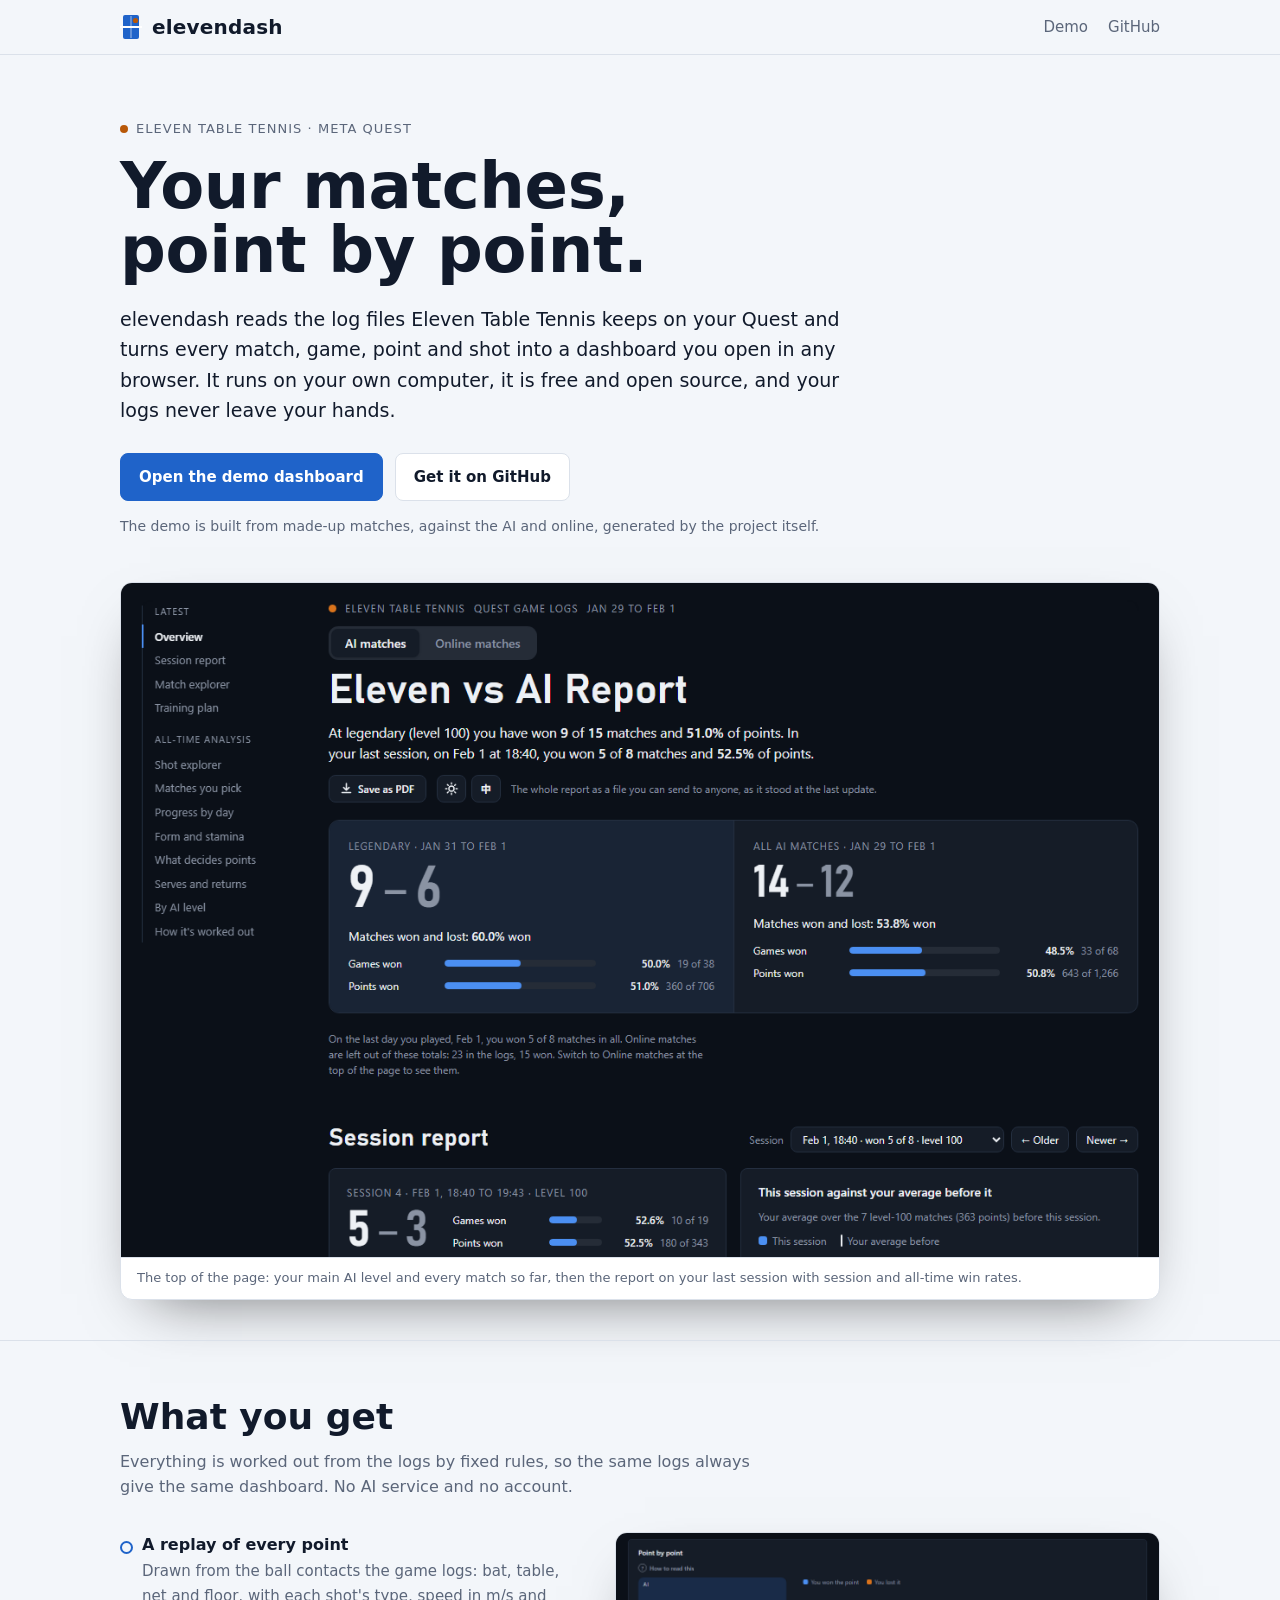
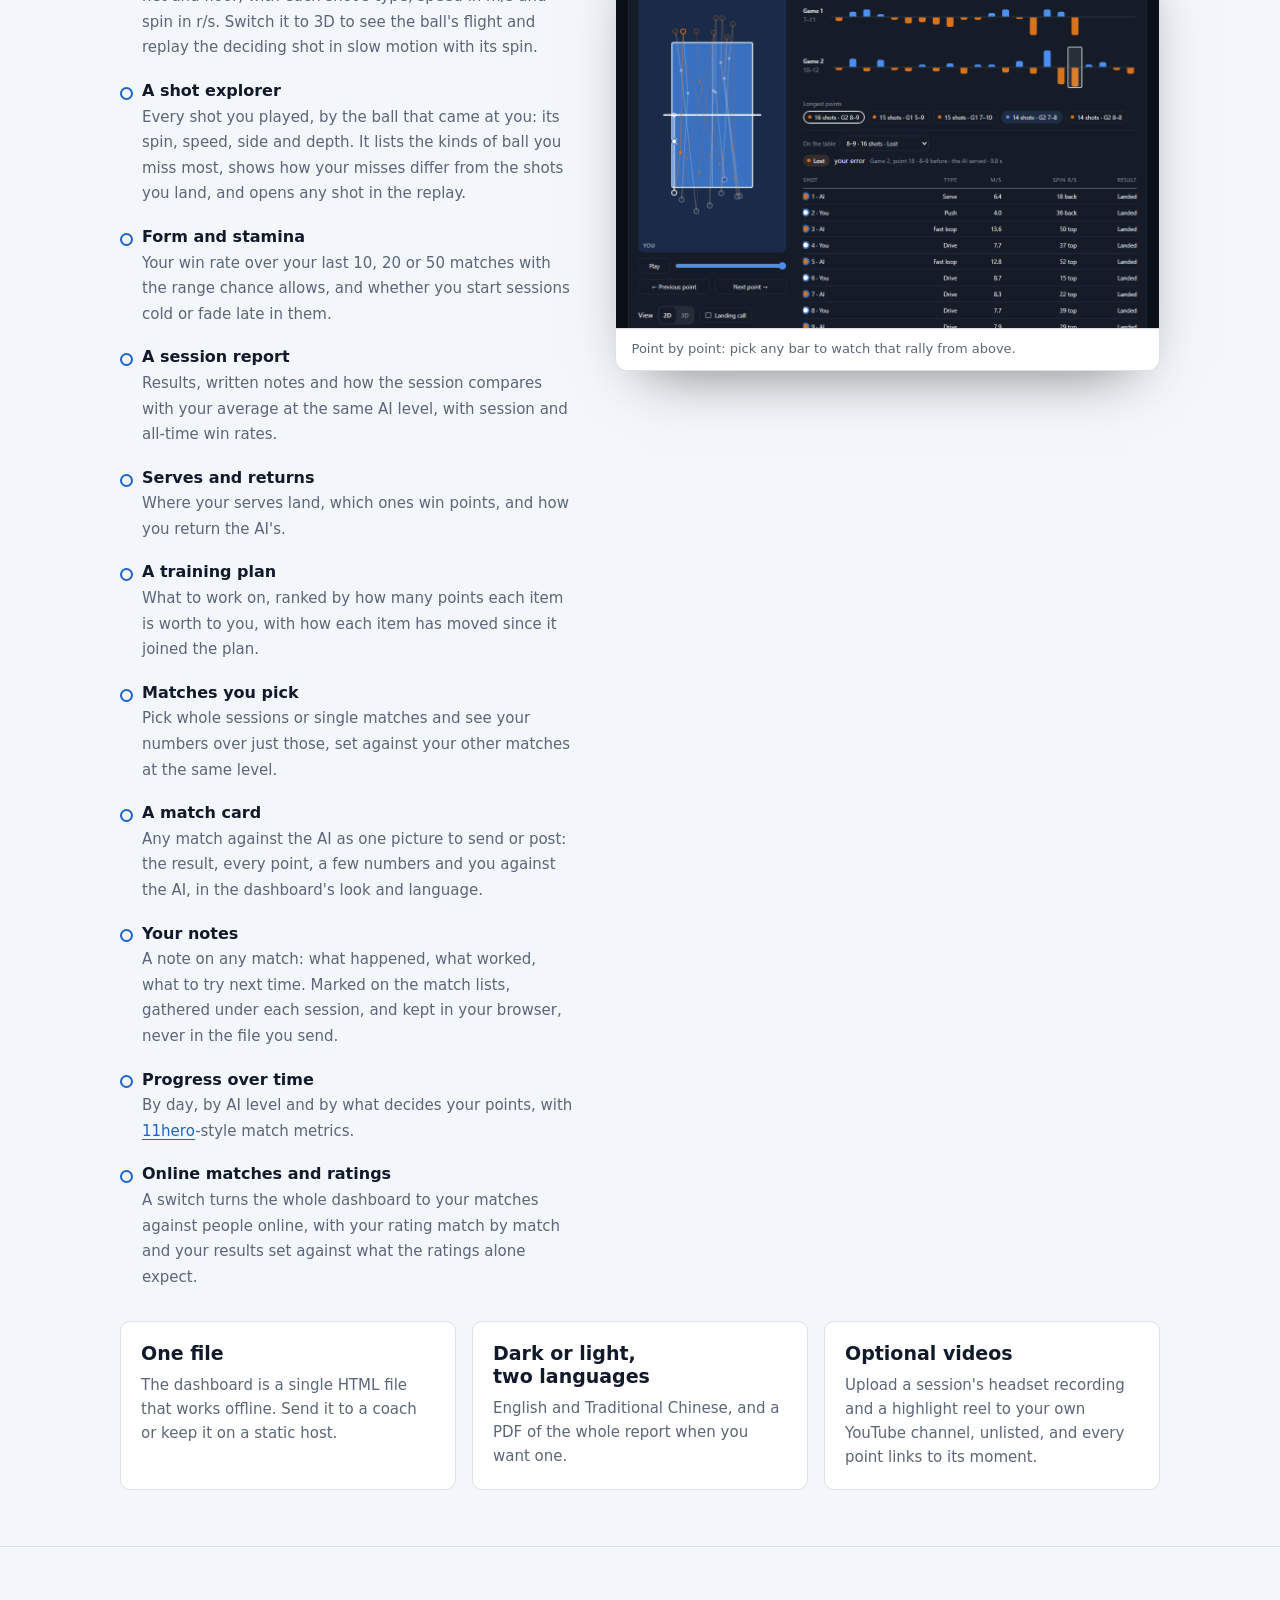
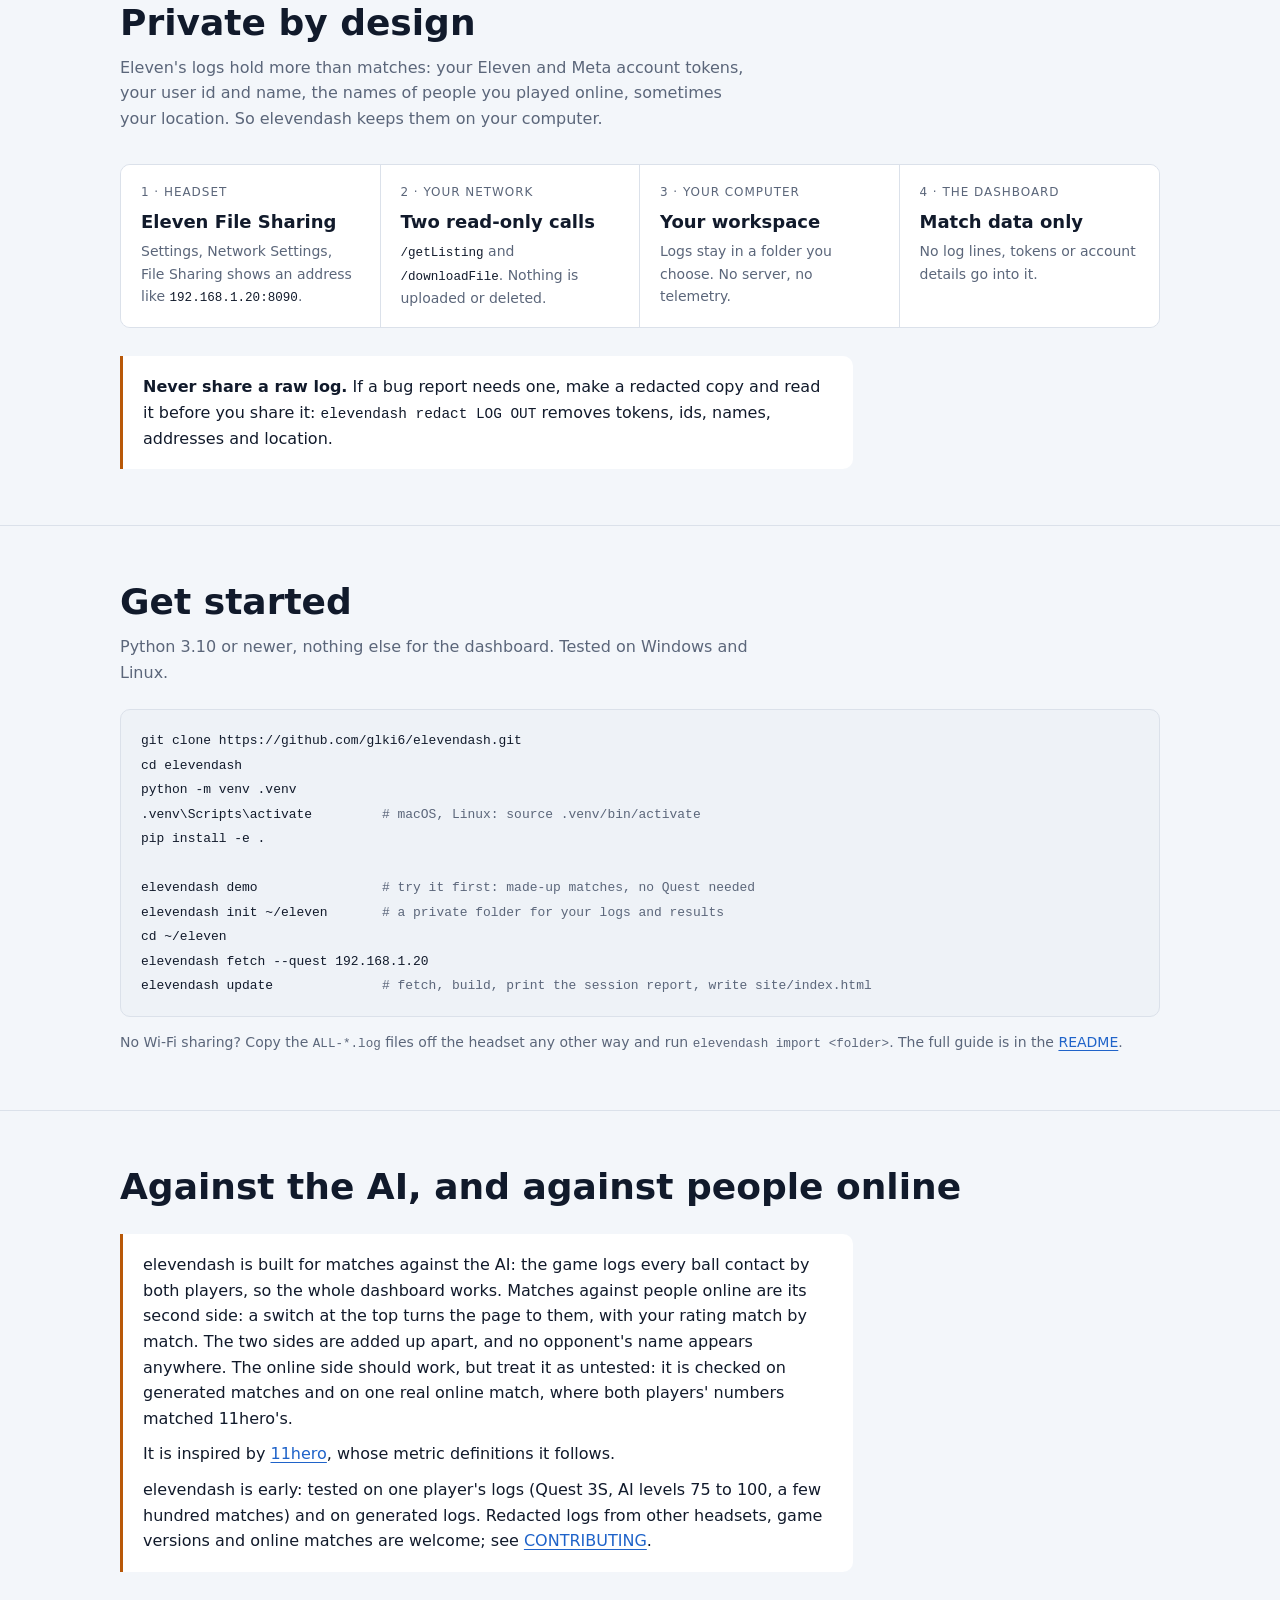
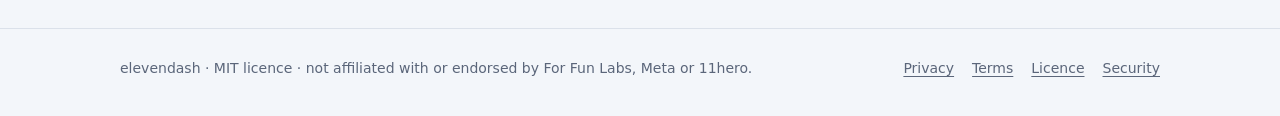
==== pages/index.html @ da358210 "README: built for AI matches, online side untested, and a backstory Say up front that elevendash is " ====
<!doctype html>
<html lang="en">
<head>
<meta charset="utf-8">
<meta name="viewport" content="width=device-width, initial-scale=1, viewport-fit=cover">
<title>elevendash: match analysis for Eleven Table Tennis</title>
<meta name="description" content="elevendash turns the log files Eleven Table Tennis writes on your Meta Quest into a dashboard of every match, game, point and shot. Free, open source, runs on your own computer.">
<link rel="icon" href="data:image/svg+xml,%3Csvg xmlns='http://www.w3.org/2000/svg' viewBox='0 0 32 32'%3E%3Crect x='7' y='2' width='18' height='28' rx='2' fill='%231f63c9'/%3E%3Cpath d='M3 16h26' stroke='%23fff' stroke-width='2.4'/%3E%3Cpath d='M16 3v26' stroke='%23fff' stroke-width='1' opacity='.7'/%3E%3Ccircle cx='21' cy='9' r='3' fill='%23e0700a'/%3E%3C/svg%3E">
<link rel="stylesheet" href="style.css">
</head>
<body>
<header class="top">
  <div class="wrap">
    <a class="mark" href="./">
      <svg width="22" height="26" viewBox="0 0 22 26" aria-hidden="true"><rect x="3" y="1" width="16" height="24" rx="2" fill="var(--table)"/><path d="M0 13h22" stroke="var(--line)" stroke-width="2"/><path d="M11 2v22" stroke="var(--line)" stroke-width="1" opacity=".6"/><circle cx="15.5" cy="6.5" r="2.6" fill="var(--orange)"/></svg>
      elevendash
    </a>
    <nav aria-label="Site">
      <a href="demo/">Demo</a>
      <a href="https://github.com/glki6/elevendash">GitHub</a>
    </nav>
  </div>
</header>

<main>
  <div class="wrap hero">
    <p class="eyebrow">Eleven Table Tennis · Meta Quest</p>
    <h1>Your matches, point by point.</h1>
    <p class="lede">elevendash reads the log files Eleven Table Tennis keeps on your Quest and turns every match, game,
      point and shot into a dashboard you open in any browser. It runs on your own computer, it is free and open
      source, and your logs never leave your hands.</p>
    <div class="actions">
      <a class="btn primary" href="demo/">Open the demo dashboard</a>
      <a class="btn" href="https://github.com/glki6/elevendash">Get it on GitHub</a>
    </div>
    <p class="small">The demo is built from made-up matches, against the AI and online, generated by the project itself.</p>
    <figure class="shot">
      <img src="img/overview.png" width="1200" height="780" alt="The demo dashboard: 9 matches won and 6 lost at level 100, 14 won and 12 lost over every AI match, and below them the report on the last session, won 5 matches to 3.">
      <figcaption>The top of the page: your main AI level and every match so far, then the report on your last session with session and all-time win rates.</figcaption>
    </figure>
  </div>

  <section>
    <div class="wrap">
      <h2>What you get</h2>
      <p class="intro">Everything is worked out from the logs by fixed rules, so the same logs always give the same
        dashboard. No AI service and no account.</p>
      <div class="split">
        <ul class="points">
          <li><b>A replay of every point</b><span>Drawn from the ball contacts the game logs: bat, table, net and floor,
            with each shot's type, speed in m/s and spin in r/s. Switch it to 3D to see the ball's flight and replay
            the deciding shot in slow motion with its spin.</span></li>
          <li><b>A shot explorer</b><span>Every shot you played, by the ball that came at you: its spin, speed, side and
            depth. It lists the kinds of ball you miss most, shows how your misses differ from the shots you land, and opens
            any shot in the replay.</span></li>
          <li><b>Form and stamina</b><span>Your win rate over your last 10, 20 or 50 matches with the range chance
            allows, and whether you start sessions cold or fade late in them.</span></li>
          <li><b>A session report</b><span>Results, written notes and how the session compares with your average at the
            same AI level, with session and all-time win rates.</span></li>
          <li><b>Serves and returns</b><span>Where your serves land, which ones win points, and how you return the AI's.</span></li>
          <li><b>A training plan</b><span>What to work on, ranked by how many points each item is worth to you, with how each item has moved since it joined the plan.</span></li>
          <li><b>Matches you pick</b><span>Pick whole sessions or single matches and see your numbers over just those,
            set against your other matches at the same level.</span></li>
          <li><b>A match card</b><span>Any match against the AI as one picture to send or post: the result, every point,
            a few numbers and you against the AI, in the dashboard's look and language.</span></li>
          <li><b>Your notes</b><span>A note on any match: what happened, what worked, what to try next time. Marked on
            the match lists, gathered under each session, and kept in your browser, never in the file you send.</span></li>
          <li><b>Progress over time</b><span>By day, by AI level and by what decides your points, with
            <a href="https://11hero.com">11hero</a>-style match metrics.</span></li>
          <li><b>Online matches and ratings</b><span>A switch turns the whole dashboard to your matches against people
            online, with your rating match by match and your results set against what the ratings alone expect.</span></li>
        </ul>
        <figure class="shot">
          <img src="img/replay.png" width="1100" height="800" loading="lazy" alt="The point-by-point view: a table seen from above with the paths of a 16-shot rally, bars for every point of two games, and a shot list with type, speed and spin.">
          <figcaption>Point by point: pick any bar to watch that rally from above.</figcaption>
        </figure>
      </div>
      <div class="grid">
        <div class="card"><h3>One file</h3><p>The dashboard is a single HTML file that works offline. Send it to a coach
          or keep it on a static host.</p></div>
        <div class="card"><h3>Dark or light, two languages</h3><p>English and Traditional Chinese, and a PDF of the
          whole report when you want one.</p></div>
        <div class="card"><h3>Optional videos</h3><p>Upload a session's headset recording and a highlight reel to your
          own YouTube channel, unlisted, and every point links to its moment.</p></div>
      </div>
    </div>
  </section>

  <section>
    <div class="wrap">
      <h2>Private by design</h2>
      <p class="intro">Eleven's logs hold more than matches: your Eleven and Meta account tokens, your user id and name,
        the names of people you played online, sometimes your location. So elevendash keeps them on your computer.</p>
      <div class="route" aria-label="Where your logs go">
        <div><small>1 · Headset</small><b>Eleven File Sharing</b><span>Settings, Network Settings, File Sharing shows an
          address like <code>192.168.1.20:8090</code>.</span></div>
        <div><small>2 · Your network</small><b>Two read-only calls</b><span><code>/getListing</code> and
          <code>/downloadFile</code>. Nothing is uploaded or deleted.</span></div>
        <div><small>3 · Your computer</small><b>Your workspace</b><span>Logs stay in a folder you choose. No server, no
          telemetry.</span></div>
        <div><small>4 · The dashboard</small><b>Match data only</b><span>No log lines, tokens or account details go
          into it.</span></div>
      </div>
      <div class="note">
        <p><b>Never share a raw log.</b> If a bug report needs one, make a redacted copy and read it before you share
          it: <code>elevendash redact LOG OUT</code> removes tokens, ids, names, addresses and location.</p>
      </div>
    </div>
  </section>

  <section>
    <div class="wrap">
      <h2>Get started</h2>
      <p class="intro">Python 3.10 or newer, nothing else for the dashboard. Tested on Windows and Linux.</p>
<pre><code>git clone https://github.com/glki6/elevendash.git
cd elevendash
python -m venv .venv
.venv\Scripts\activate         <span class="c"># macOS, Linux: source .venv/bin/activate</span>
pip install -e .

elevendash demo                <span class="c"># try it first: made-up matches, no Quest needed</span>
elevendash init ~/eleven       <span class="c"># a private folder for your logs and results</span>
cd ~/eleven
elevendash fetch --quest 192.168.1.20
elevendash update              <span class="c"># fetch, build, print the session report, write site/index.html</span></code></pre>
      <p class="small">No Wi-Fi sharing? Copy the <code>ALL-*.log</code> files off the headset any other way and run
        <code>elevendash import &lt;folder&gt;</code>. The full guide is in the
        <a href="https://github.com/glki6/elevendash#readme">README</a>.</p>
    </div>
  </section>

  <section>
    <div class="wrap">
      <h2>Against the AI, and against people online</h2>
      <div class="note">
        <p>elevendash is built for matches against the AI: the game logs every ball contact by both players, so the
          whole dashboard works. Matches against people online are its second side: a switch at the top turns the page
          to them, with your rating match by match. The two sides are added up apart, and no opponent's name appears
          anywhere. The online side should work, but treat it as untested: it is checked on generated matches and on
          one real online match, where both players' numbers matched 11hero's.</p>
        <p>It is inspired by <a href="https://11hero.com">11hero</a>, whose metric definitions it follows.</p>
        <p>elevendash is early: tested on one player's logs (Quest 3S, AI levels 75 to 100, a few hundred matches) and on
          generated logs. Redacted logs from other headsets, game versions and online matches are welcome; see
          <a href="https://github.com/glki6/elevendash/blob/main/CONTRIBUTING.md">CONTRIBUTING</a>.</p>
      </div>
    </div>
  </section>
</main>

<footer>
  <div class="wrap">
    <span>elevendash · MIT licence · not affiliated with or endorsed by For Fun Labs, Meta or 11hero.</span>
    <nav aria-label="Legal">
      <a href="privacy.html">Privacy</a>
      <a href="terms.html">Terms</a>
      <a href="https://github.com/glki6/elevendash/blob/main/LICENSE">Licence</a>
      <a href="https://github.com/glki6/elevendash/security">Security</a>
    </nav>
  </div>
</footer>
</body>
</html>
---- pages/style.css ----
/* elevendash project site. Same palette and type as the dashboard (src/elevendash/web/look.json); no web fonts,
   no scripts, no cookies. Dark first, light when the browser asks for it. */
:root {
  --ground: #0b1018; --card: #151c27; --raise: #1b2433; --text: #eef1f5; --muted: #8a93a3; --border: #253041;
  --blue: #4b8ff2; --orange: #d9731c; --table: #1d3f73; --line: #eef1f5; --code: #0f151f;
  --display: Bahnschrift, "DIN Alternate", "Roboto Condensed", "Arial Narrow", system-ui, sans-serif;
  --sans: system-ui, -apple-system, "Segoe UI", Roboto, "Helvetica Neue", Arial, sans-serif;
  --mono: ui-monospace, "Cascadia Mono", Consolas, "SF Mono", Menlo, monospace;
  color-scheme: dark;
}
@media (prefers-color-scheme: light) {
  :root {
    --ground: #f3f6fa; --card: #ffffff; --raise: #eaf0f7; --text: #111a2b; --muted: #5b667a; --border: #dbe1ea;
    --blue: #1f63c9; --orange: #b85808; --table: #1f63c9; --line: #ffffff; --code: #eef2f7;
    color-scheme: light;
  }
}

* { box-sizing: border-box; }
html { -webkit-text-size-adjust: 100%; }
body {
  margin: 0; background: var(--ground); color: var(--text);
  font: 16px/1.6 var(--sans);
}
img { max-width: 100%; height: auto; display: block; }
a { color: var(--blue); text-underline-offset: .18em; }
a:hover { text-decoration-thickness: 2px; }
code, pre { font-family: var(--mono); font-size: .9em; }
:focus-visible { outline: 2px solid var(--blue); outline-offset: 3px; border-radius: 4px; }

.wrap {
  max-width: 1080px; margin: 0 auto;
  padding-left: max(20px, env(safe-area-inset-left, 0px));
  padding-right: max(20px, env(safe-area-inset-right, 0px));
}

/* top bar */
.top { border-bottom: 1px solid var(--border); }
.top .wrap { display: flex; align-items: center; justify-content: space-between; gap: 16px; padding-block: 14px; }
.mark { display: inline-flex; align-items: center; gap: 10px; color: var(--text); text-decoration: none;
  font: 600 20px/1 var(--display); font-stretch: 90%; letter-spacing: .01em; }
.mark svg { flex: none; }
.top nav { display: flex; gap: 20px; font-size: 15px; }
.top nav a { color: var(--muted); text-decoration: none; }
.top nav a:hover, .top nav a[aria-current] { color: var(--text); }

/* hero */
.hero { padding-block: 64px 40px; }
.eyebrow { margin: 0 0 14px; color: var(--muted); font-size: 13px; letter-spacing: .08em; text-transform: uppercase;
  display: flex; align-items: center; gap: 8px; }
.eyebrow::before { content: ""; width: 8px; height: 8px; border-radius: 50%; background: var(--orange); }
h1, h2, h3 { font-family: var(--display); font-weight: 600; text-wrap: balance; margin: 0; }
h1 { font-size: clamp(38px, 6.4vw, 64px); line-height: 1; font-stretch: 86%; letter-spacing: -.005em; max-width: 14ch; }
.lede { max-width: 60ch; margin: 22px 0 0; font-size: clamp(17px, 2vw, 19px); color: var(--text); }
.actions { display: flex; flex-wrap: wrap; gap: 12px; margin-top: 28px; }
.btn { display: inline-flex; align-items: center; gap: 8px; padding: 11px 18px; border-radius: 8px;
  font-weight: 600; font-size: 15px; text-decoration: none; border: 1px solid var(--border); color: var(--text);
  background: var(--card); }
.btn:hover { border-color: var(--muted); }
.btn.primary { background: var(--blue); border-color: var(--blue); color: #fff; }
.btn.primary:hover { filter: brightness(1.08); }
.small { color: var(--muted); font-size: 14px; margin: 14px 0 0; }

.shot { margin: 44px 0 0; border: 1px solid var(--border); border-radius: 12px; overflow: hidden; background: var(--card);
  box-shadow: 0 24px 60px -30px rgba(0, 0, 0, .6); }
.shot figcaption { padding: 10px 16px; border-top: 1px solid var(--border); color: var(--muted); font-size: 13px; }

/* sections */
section { padding-block: 56px; border-top: 1px solid var(--border); }
h2 { font-size: clamp(26px, 3.6vw, 36px); line-height: 1.1; font-stretch: 90%; }
.intro { max-width: 62ch; margin: 12px 0 0; color: var(--muted); }

.grid { display: grid; grid-template-columns: repeat(auto-fit, minmax(240px, 1fr)); gap: 16px; margin-top: 32px; }
.card { background: var(--card); border: 1px solid var(--border); border-radius: 10px; padding: 20px; min-width: 0; }
.card h3 { font-size: 19px; font-stretch: 94%; line-height: 1.2; }
.card p { margin: 8px 0 0; color: var(--muted); font-size: 15px; }

.split { display: grid; grid-template-columns: minmax(0, 5fr) minmax(0, 6fr); gap: 40px; align-items: start; margin-top: 32px; }
.split .shot { margin: 0; }
.points { list-style: none; margin: 0; padding: 0; display: grid; gap: 18px; }
.points li { padding-left: 22px; position: relative; }
.points li::before { content: ""; position: absolute; left: 0; top: .55em; width: 9px; height: 9px; border-radius: 50%;
  border: 2px solid var(--blue); }
.points b { display: block; }
.points span { color: var(--muted); font-size: 15px; }

/* the route the logs take: headset to your computer, never further */
.route { display: grid; grid-template-columns: repeat(4, minmax(0, 1fr)); gap: 0; margin-top: 32px;
  border: 1px solid var(--border); border-radius: 10px; overflow: hidden; }
.route div { padding: 18px 20px; background: var(--card); border-right: 1px solid var(--border); min-width: 0; }
.route div:last-child { border-right: 0; }
.route small { display: block; color: var(--muted); font-size: 12px; letter-spacing: .08em; text-transform: uppercase; }
.route b { display: block; margin-top: 6px; font-family: var(--display); font-size: 18px; font-weight: 600; }
.route span { display: block; margin-top: 4px; color: var(--muted); font-size: 14px; }
.route code { color: var(--text); }

pre { margin: 24px 0 0; padding: 18px 20px; background: var(--code); border: 1px solid var(--border); border-radius: 10px;
  overflow-x: auto; line-height: 1.7; }
pre .c { color: var(--muted); }

.note { margin-top: 28px; padding: 18px 20px; border-left: 3px solid var(--orange); background: var(--card);
  border-radius: 0 10px 10px 0; max-width: 72ch; }
.note p { margin: 0; }
.note p + p { margin-top: 10px; }

/* text pages */
.doc { padding-block: 48px 64px; max-width: 72ch; }
.doc h1 { font-size: clamp(34px, 5vw, 48px); max-width: none; }
.doc h2 { font-size: 24px; margin-top: 40px; }
.doc p, .doc li { color: var(--text); }
.doc .meta { color: var(--muted); margin-top: 10px; }
.doc ul { padding-left: 1.2em; }
.doc li + li { margin-top: 6px; }

footer { border-top: 1px solid var(--border); padding-block: 28px 40px; color: var(--muted); font-size: 14px; }
footer .wrap { display: flex; flex-wrap: wrap; justify-content: space-between; gap: 12px 24px; }
footer nav { display: flex; flex-wrap: wrap; gap: 18px; }
footer a { color: var(--muted); }
footer a:hover { color: var(--text); }

@media (max-width: 820px) {
  .split { grid-template-columns: minmax(0, 1fr); }
  .route { grid-template-columns: minmax(0, 1fr); }
  .route div { border-right: 0; border-bottom: 1px solid var(--border); }
  .route div:last-child { border-bottom: 0; }
  .hero { padding-block: 44px 28px; }
  section { padding-block: 44px; }
}
@media (max-width: 480px) {
  .top nav { gap: 14px; font-size: 14px; }
}
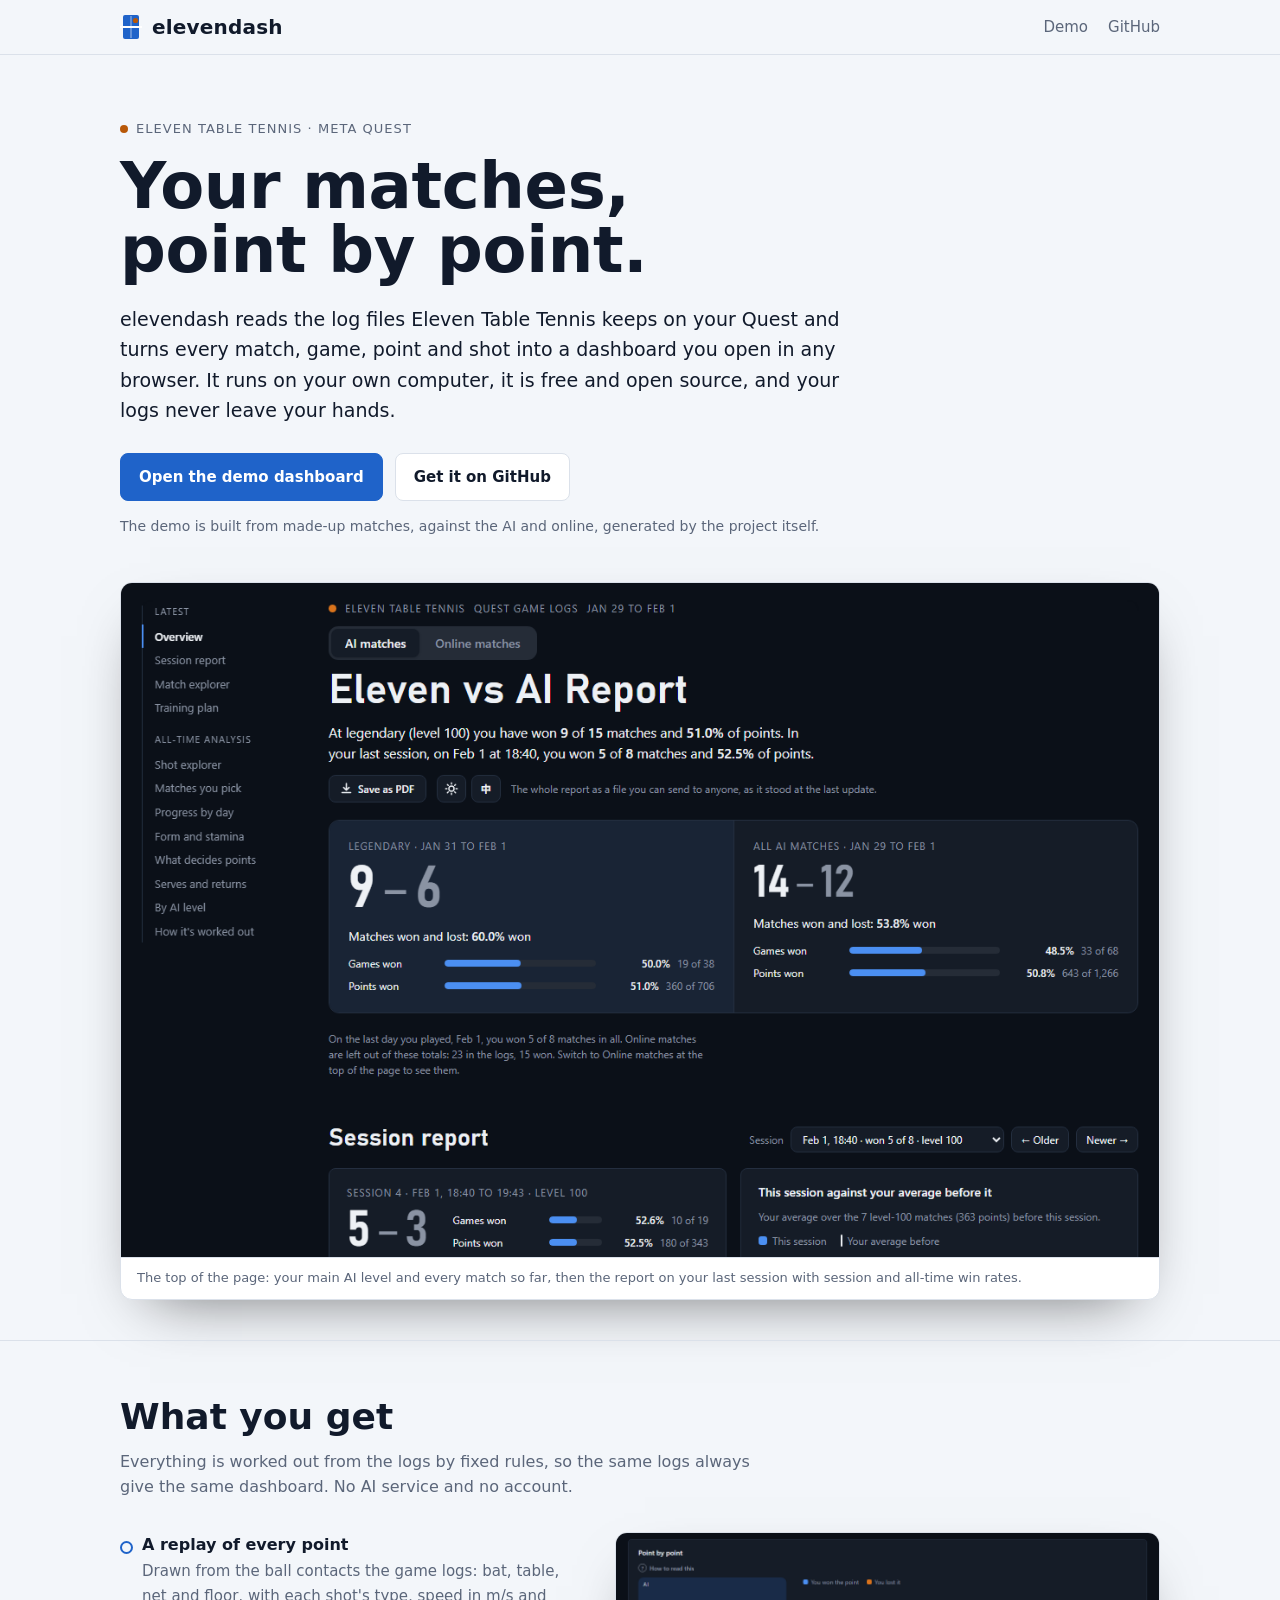
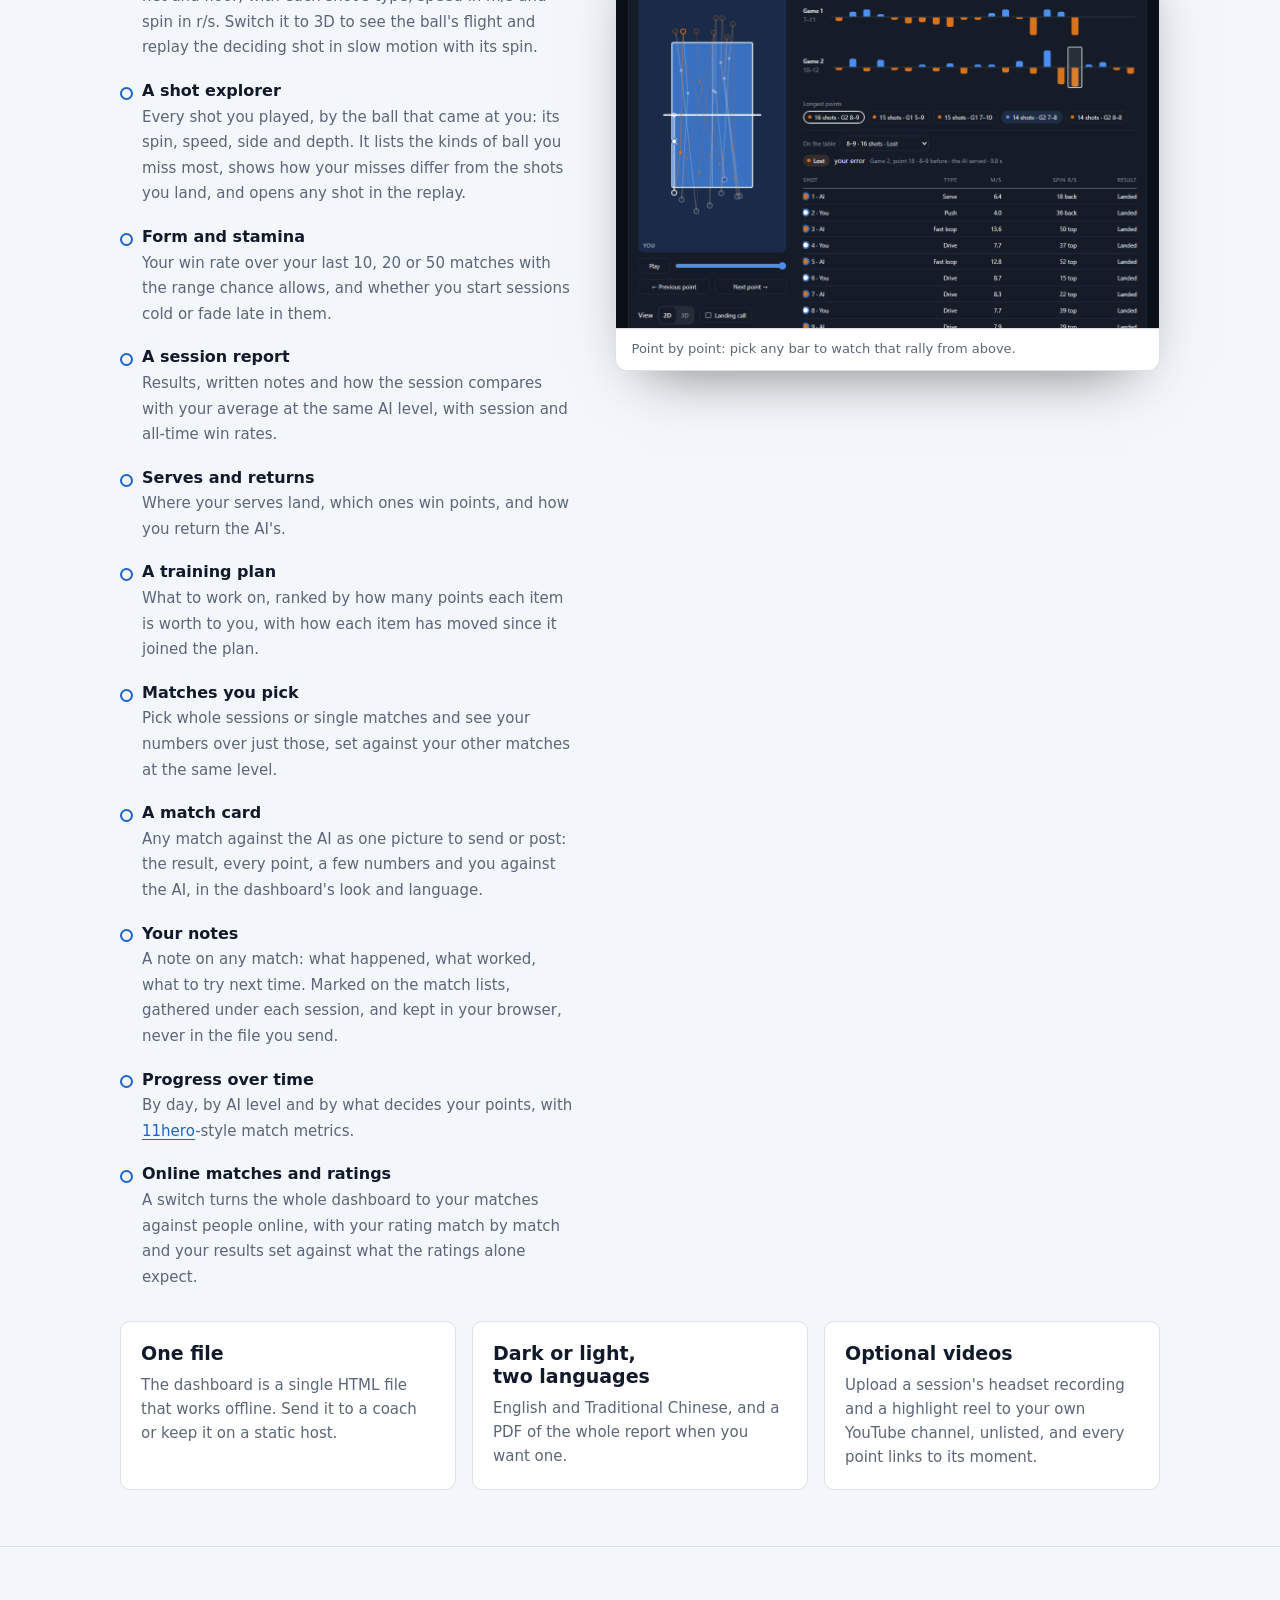
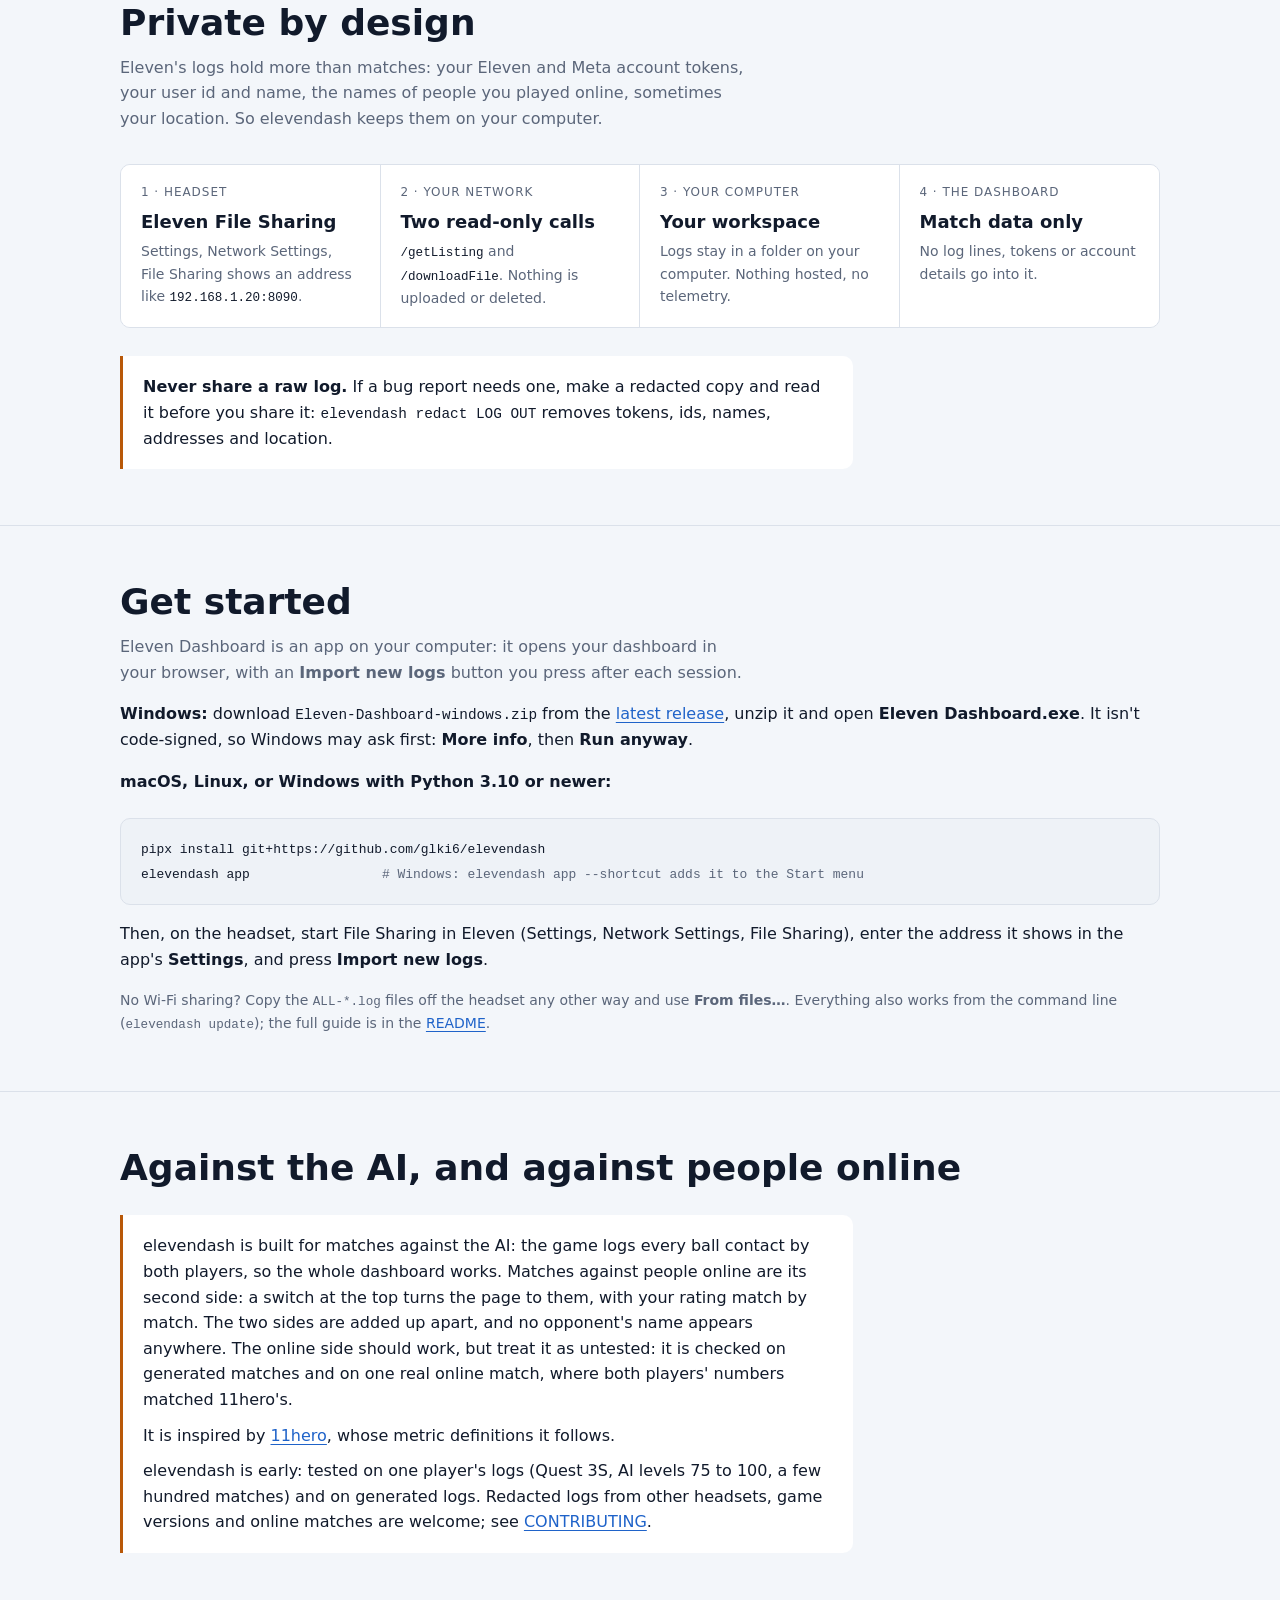
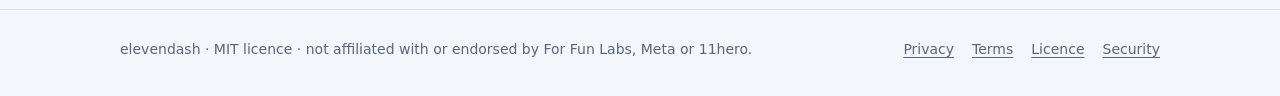
==== commit 85284fb0: "The app: Import new logs from a button, no terminal needed elevendash app starts a small server on t" ====
--- a/pages/index.html
+++ b/pages/index.html
@@ -96,8 +96,8 @@
           address like <code>192.168.1.20:8090</code>.</span></div>
         <div><small>2 · Your network</small><b>Two read-only calls</b><span><code>/getListing</code> and
           <code>/downloadFile</code>. Nothing is uploaded or deleted.</span></div>
-        <div><small>3 · Your computer</small><b>Your workspace</b><span>Logs stay in a folder you choose. No server, no
-          telemetry.</span></div>
+        <div><small>3 · Your computer</small><b>Your workspace</b><span>Logs stay in a folder on your computer. Nothing
+          hosted, no telemetry.</span></div>
         <div><small>4 · The dashboard</small><b>Match data only</b><span>No log lines, tokens or account details go
           into it.</span></div>
       </div>
@@ -111,21 +111,20 @@
   <section>
     <div class="wrap">
       <h2>Get started</h2>
-      <p class="intro">Python 3.10 or newer, nothing else for the dashboard. Tested on Windows and Linux.</p>
-<pre><code>git clone https://github.com/glki6/elevendash.git
-cd elevendash
-python -m venv .venv
-.venv\Scripts\activate         <span class="c"># macOS, Linux: source .venv/bin/activate</span>
-pip install -e .
-
-elevendash demo                <span class="c"># try it first: made-up matches, no Quest needed</span>
-elevendash init ~/eleven       <span class="c"># a private folder for your logs and results</span>
-cd ~/eleven
-elevendash fetch --quest 192.168.1.20
-elevendash update              <span class="c"># fetch, build, print the session report, write site/index.html</span></code></pre>
-      <p class="small">No Wi-Fi sharing? Copy the <code>ALL-*.log</code> files off the headset any other way and run
-        <code>elevendash import &lt;folder&gt;</code>. The full guide is in the
-        <a href="https://github.com/glki6/elevendash#readme">README</a>.</p>
+      <p class="intro">Eleven Dashboard is an app on your computer: it opens your dashboard in your browser, with an
+        <b>Import new logs</b> button you press after each session.</p>
+      <p><b>Windows:</b> download <code>Eleven-Dashboard-windows.zip</code> from the
+        <a href="https://github.com/glki6/elevendash/releases/latest">latest release</a>, unzip it and open
+        <b>Eleven Dashboard.exe</b>. It isn't code-signed, so Windows may ask first: <b>More info</b>, then
+        <b>Run anyway</b>.</p>
+      <p><b>macOS, Linux, or Windows with Python 3.10 or newer:</b></p>
+<pre><code>pipx install git+https://github.com/glki6/elevendash
+elevendash app                 <span class="c"># Windows: elevendash app --shortcut adds it to the Start menu</span></code></pre>
+      <p>Then, on the headset, start File Sharing in Eleven (Settings, Network Settings, File Sharing), enter the address
+        it shows in the app's <b>Settings</b>, and press <b>Import new logs</b>.</p>
+      <p class="small">No Wi-Fi sharing? Copy the <code>ALL-*.log</code> files off the headset any other way and use
+        <b>From files…</b>. Everything also works from the command line (<code>elevendash update</code>); the full guide is
+        in the <a href="https://github.com/glki6/elevendash#readme">README</a>.</p>
     </div>
   </section>
 
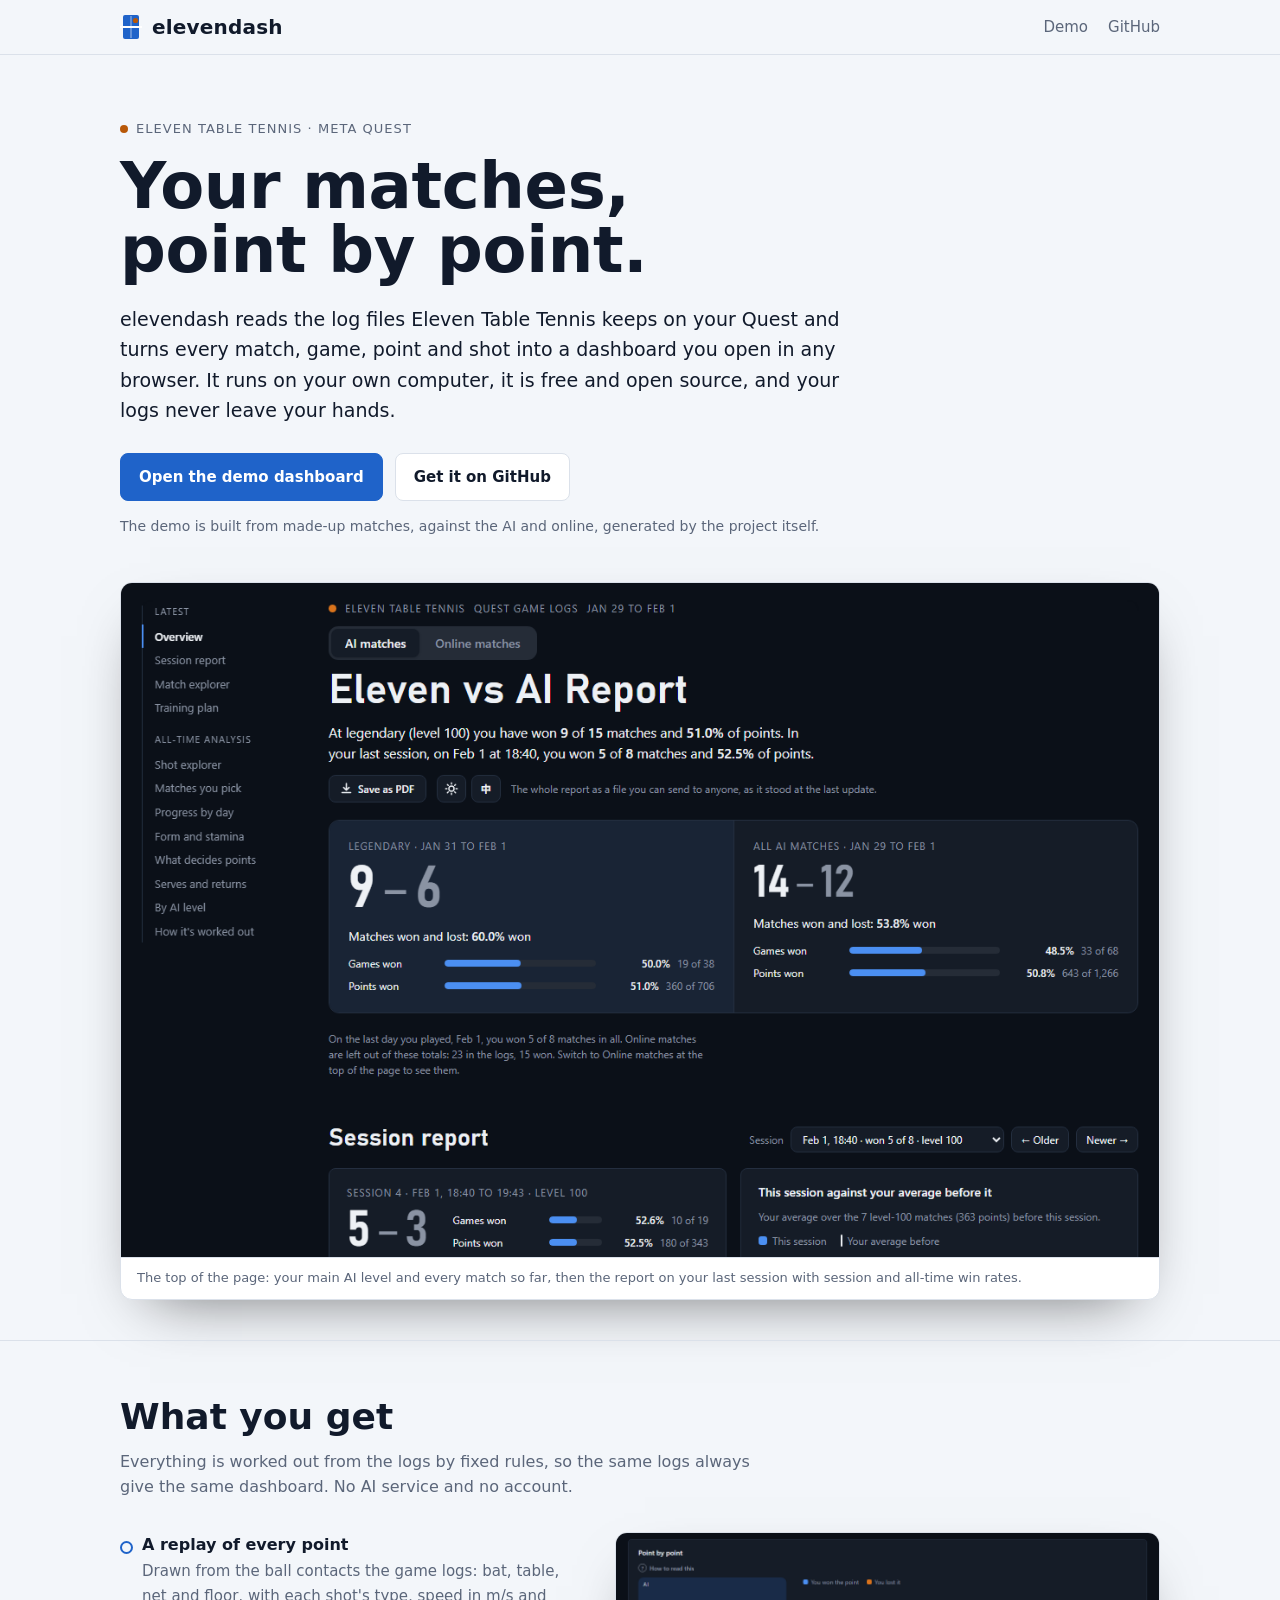
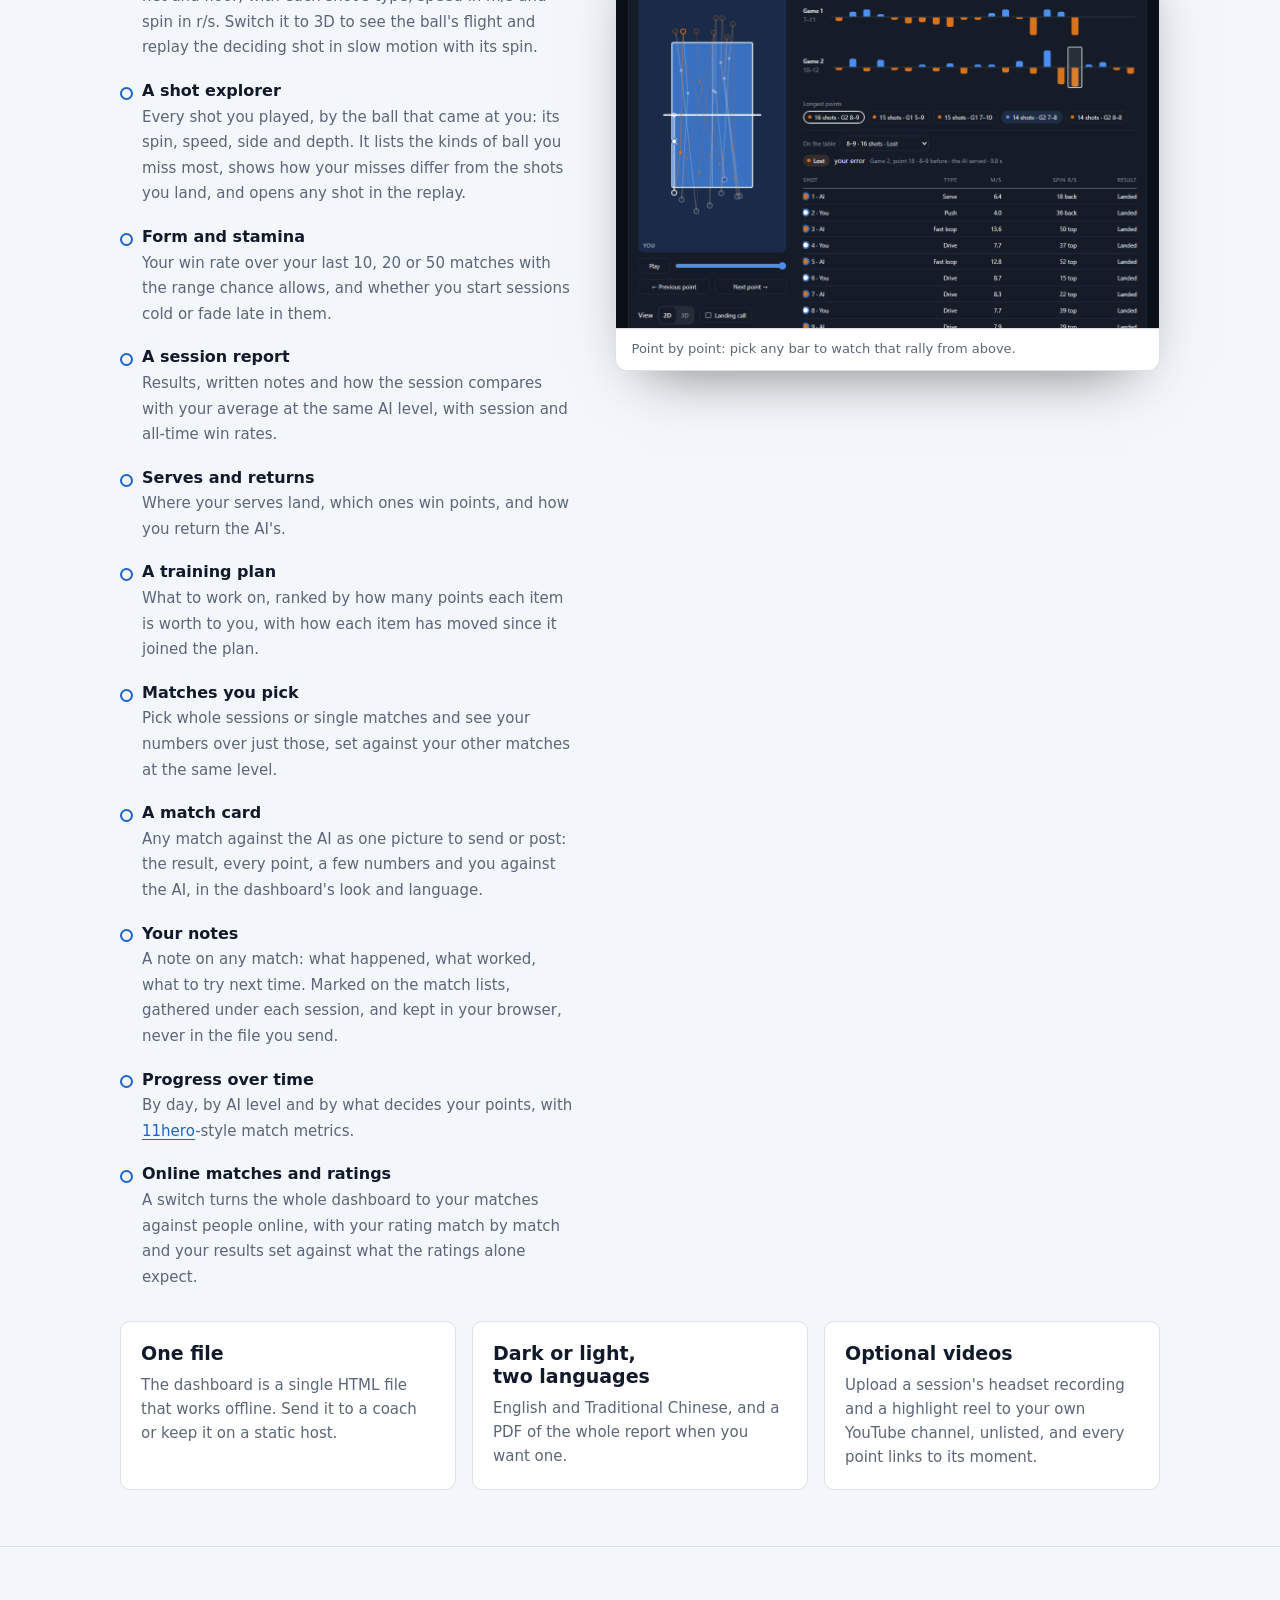
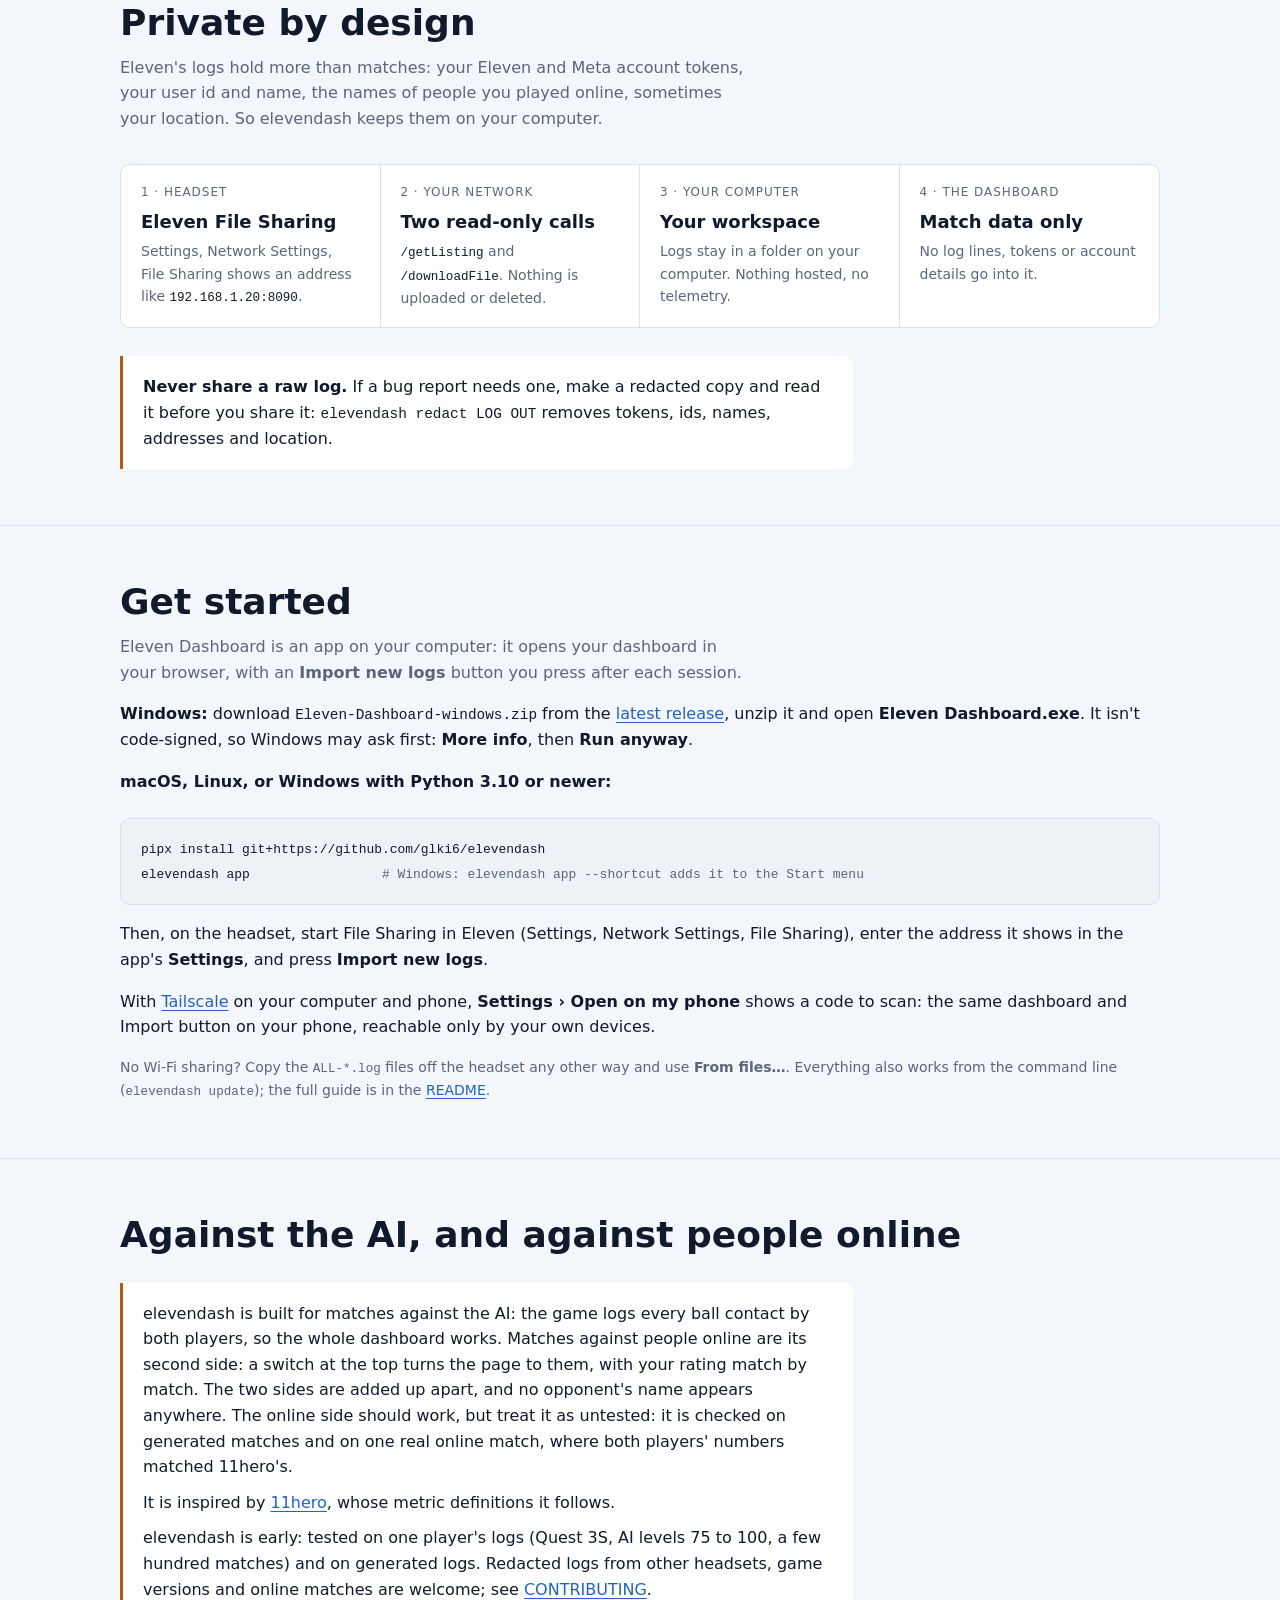
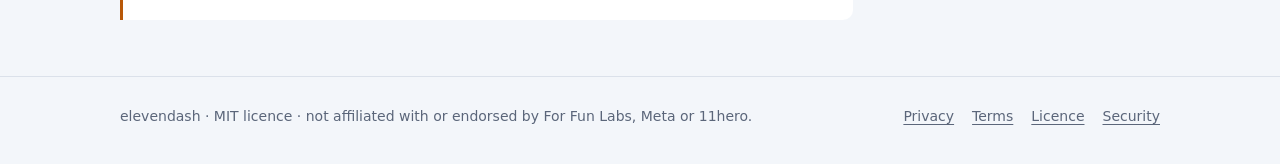
==== commit dac282d5: "Open the dashboard on your phone, over Tailscale Settings > Phone starts a second server on this com" ====
--- a/pages/index.html
+++ b/pages/index.html
@@ -122,6 +122,8 @@
 elevendash app                 <span class="c"># Windows: elevendash app --shortcut adds it to the Start menu</span></code></pre>
       <p>Then, on the headset, start File Sharing in Eleven (Settings, Network Settings, File Sharing), enter the address
         it shows in the app's <b>Settings</b>, and press <b>Import new logs</b>.</p>
+      <p>With <a href="https://tailscale.com">Tailscale</a> on your computer and phone, <b>Settings › Open on my phone</b>
+        shows a code to scan: the same dashboard and Import button on your phone, reachable only by your own devices.</p>
       <p class="small">No Wi-Fi sharing? Copy the <code>ALL-*.log</code> files off the headset any other way and use
         <b>From files…</b>. Everything also works from the command line (<code>elevendash update</code>); the full guide is
         in the <a href="https://github.com/glki6/elevendash#readme">README</a>.</p>
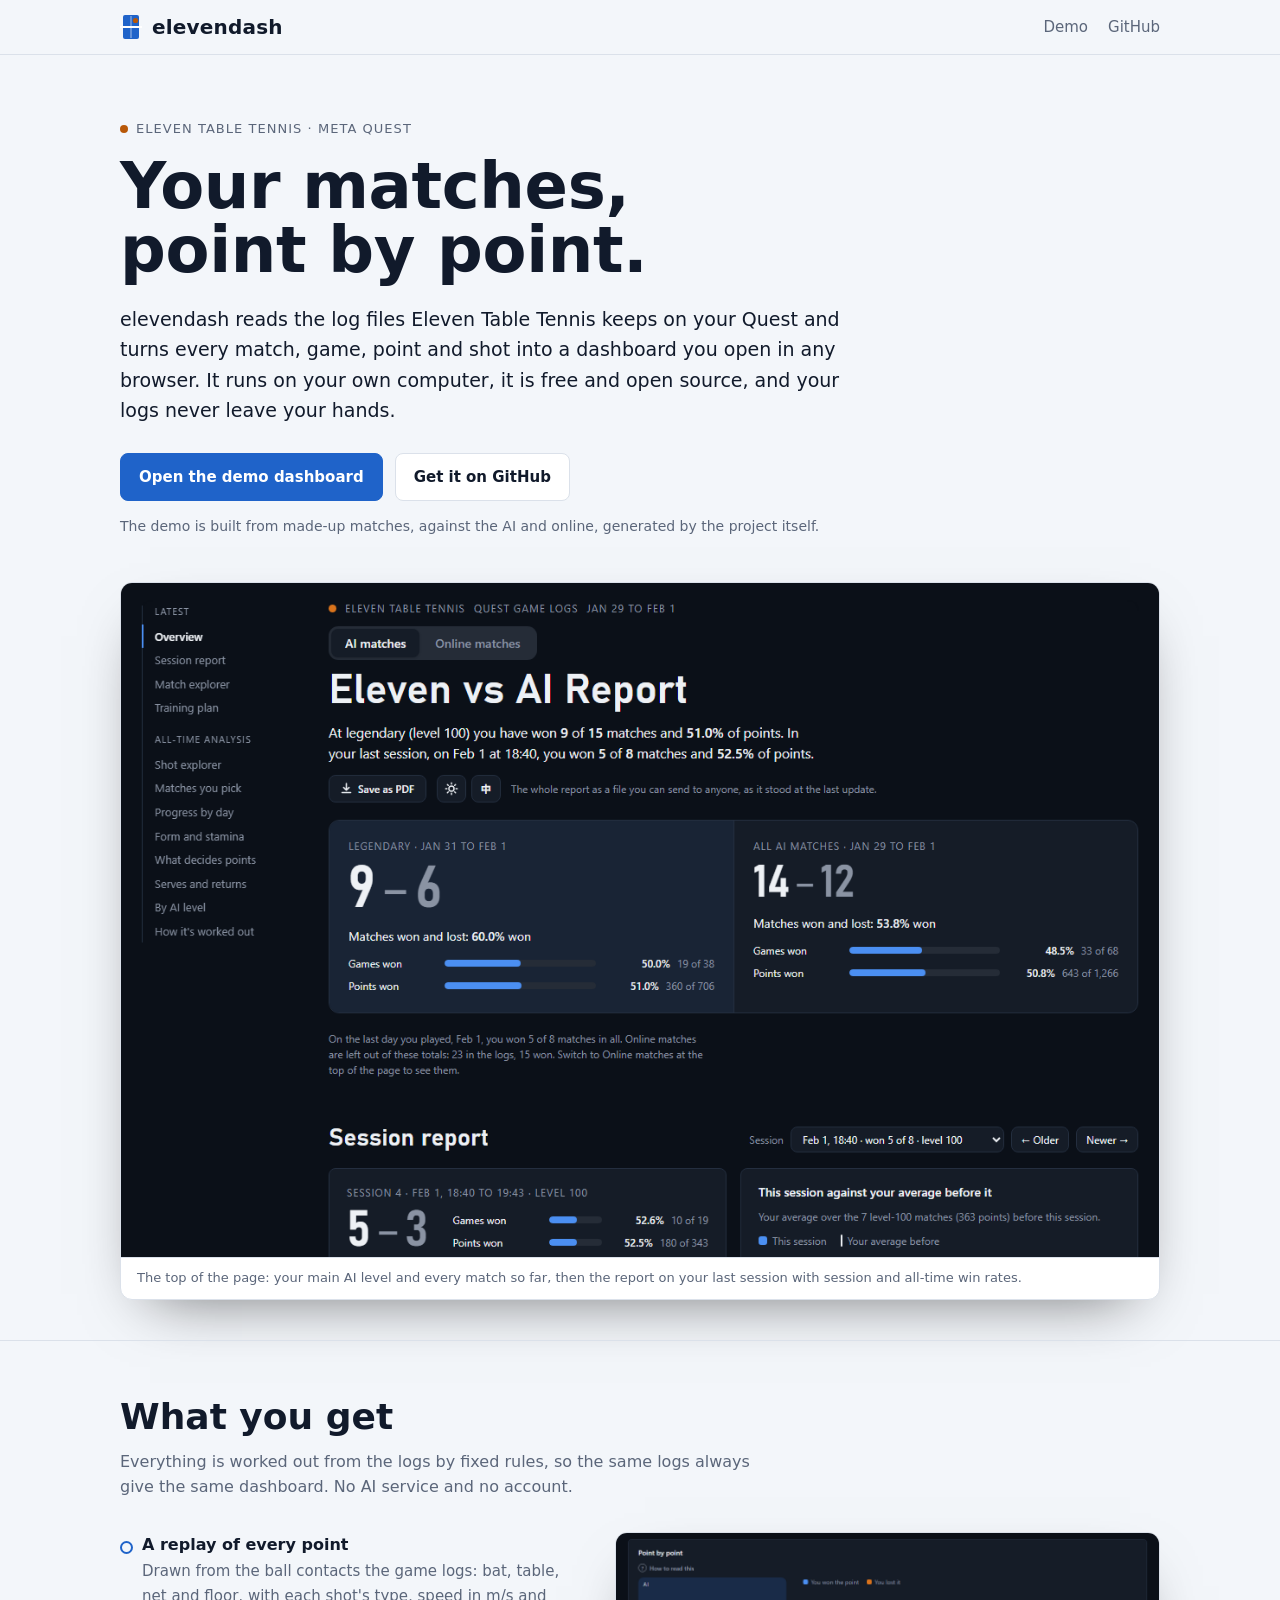
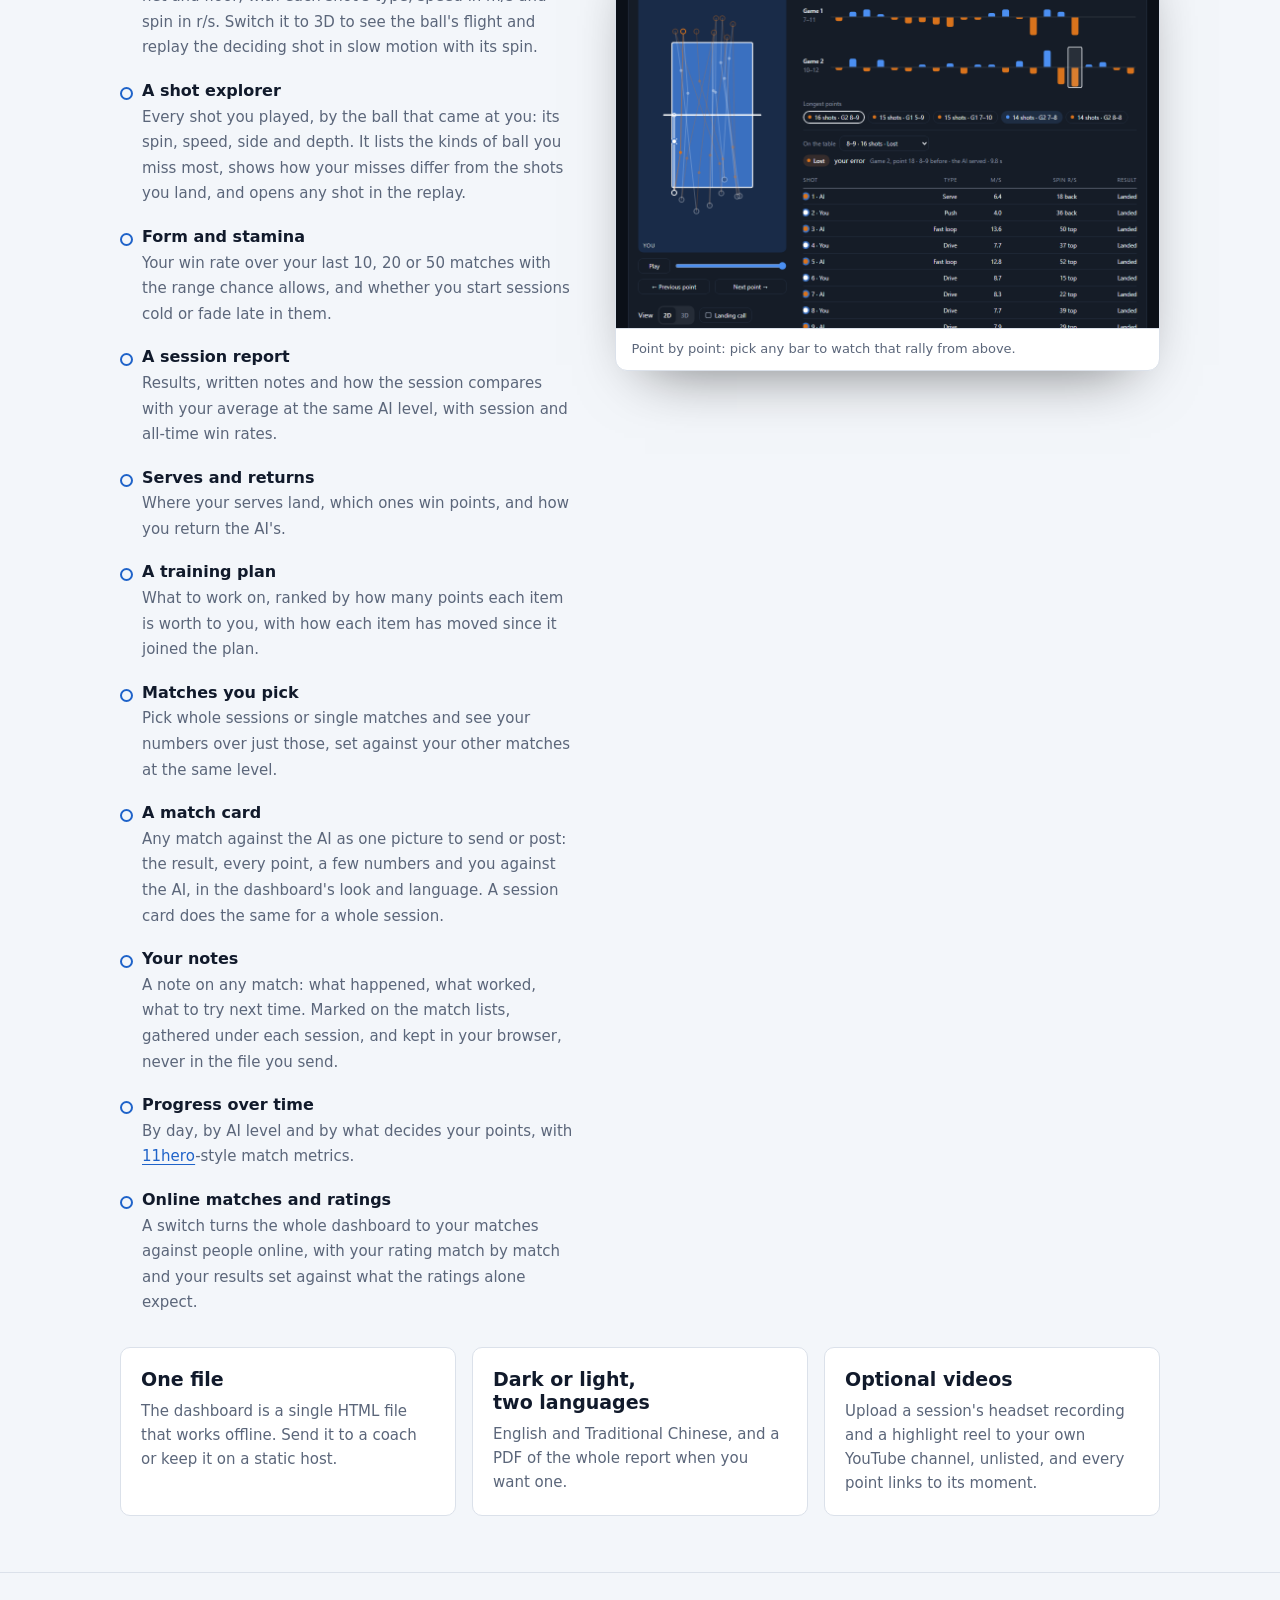
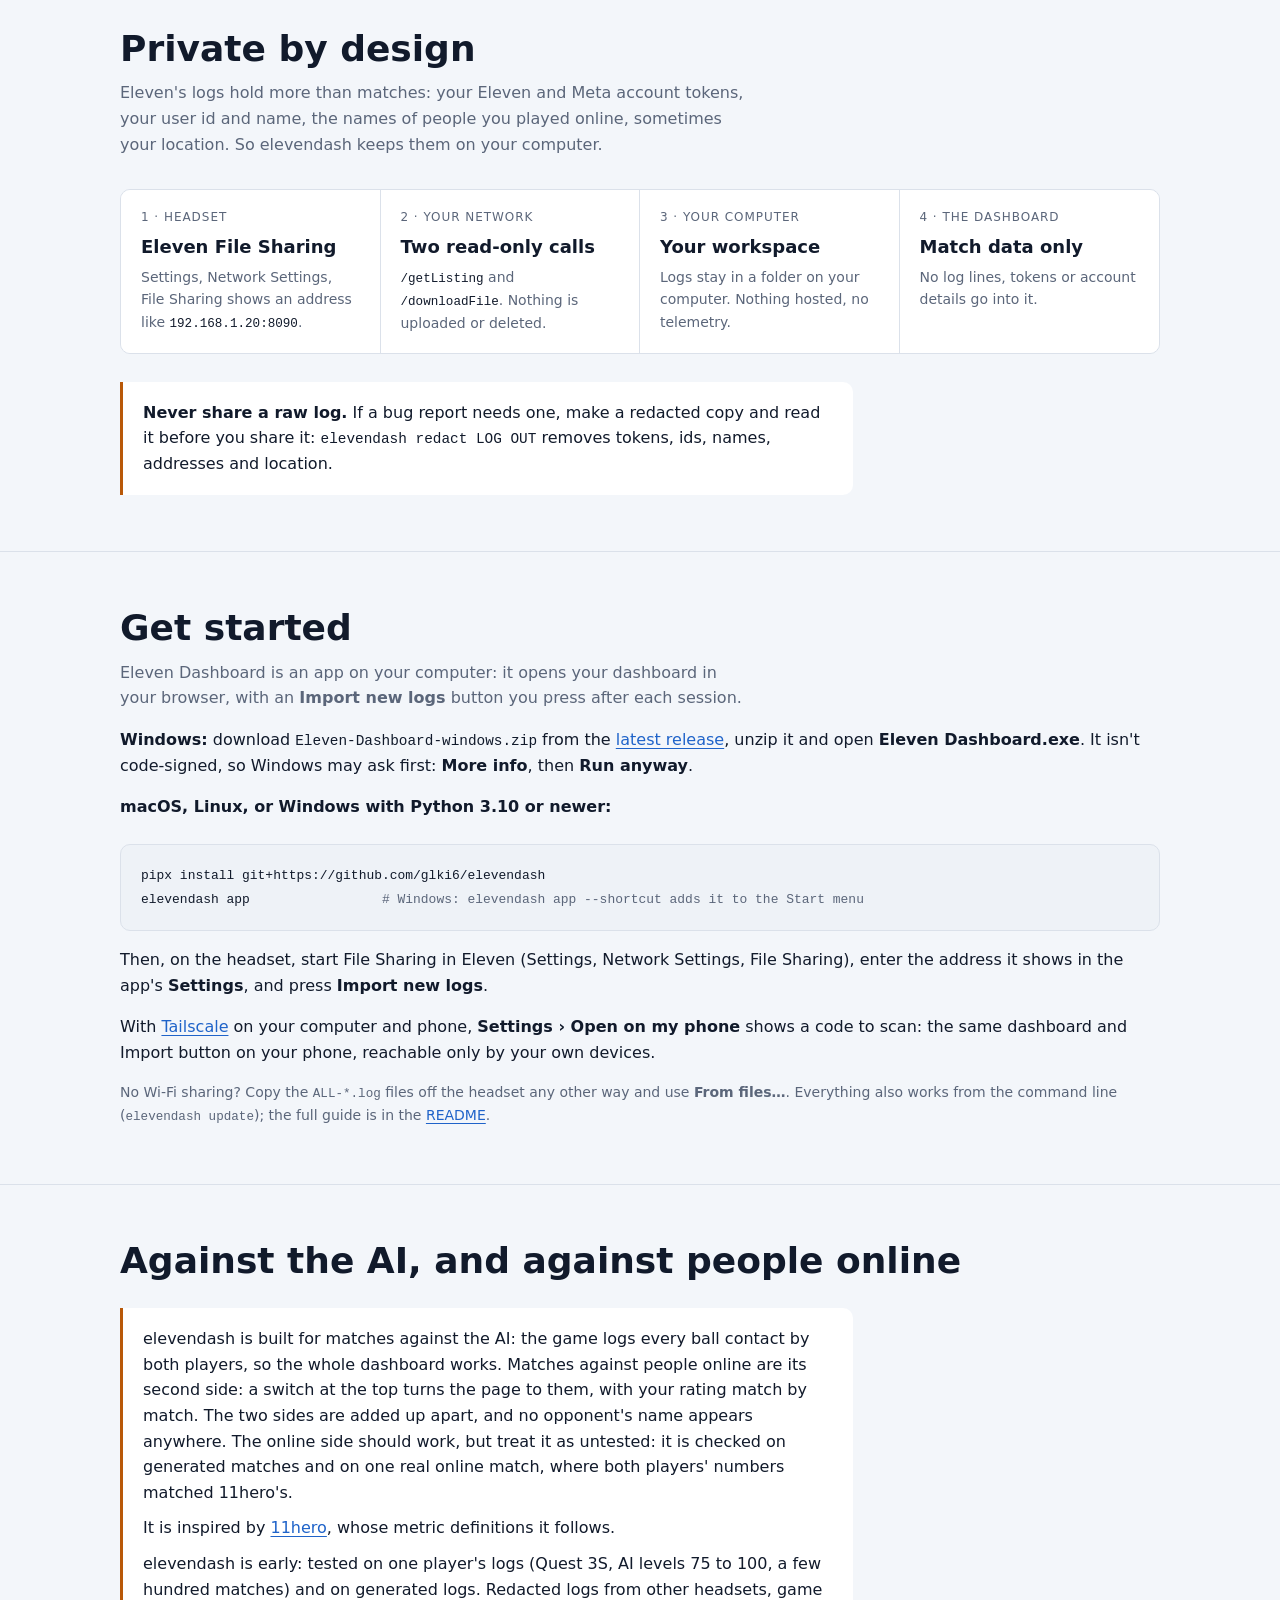
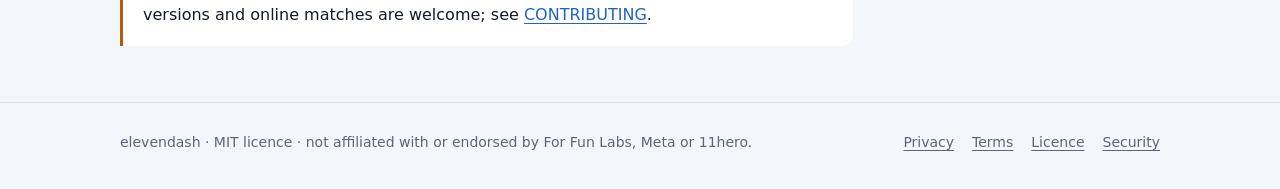
==== commit 7410b391: "Session card: the session report as one picture to send or post Under the session report, collapsed " ====
--- a/pages/index.html
+++ b/pages/index.html
@@ -62,7 +62,8 @@
           <li><b>Matches you pick</b><span>Pick whole sessions or single matches and see your numbers over just those,
             set against your other matches at the same level.</span></li>
           <li><b>A match card</b><span>Any match against the AI as one picture to send or post: the result, every point,
-            a few numbers and you against the AI, in the dashboard's look and language.</span></li>
+            a few numbers and you against the AI, in the dashboard's look and language. A session card does the same for
+            a whole session.</span></li>
           <li><b>Your notes</b><span>A note on any match: what happened, what worked, what to try next time. Marked on
             the match lists, gathered under each session, and kept in your browser, never in the file you send.</span></li>
           <li><b>Progress over time</b><span>By day, by AI level and by what decides your points, with
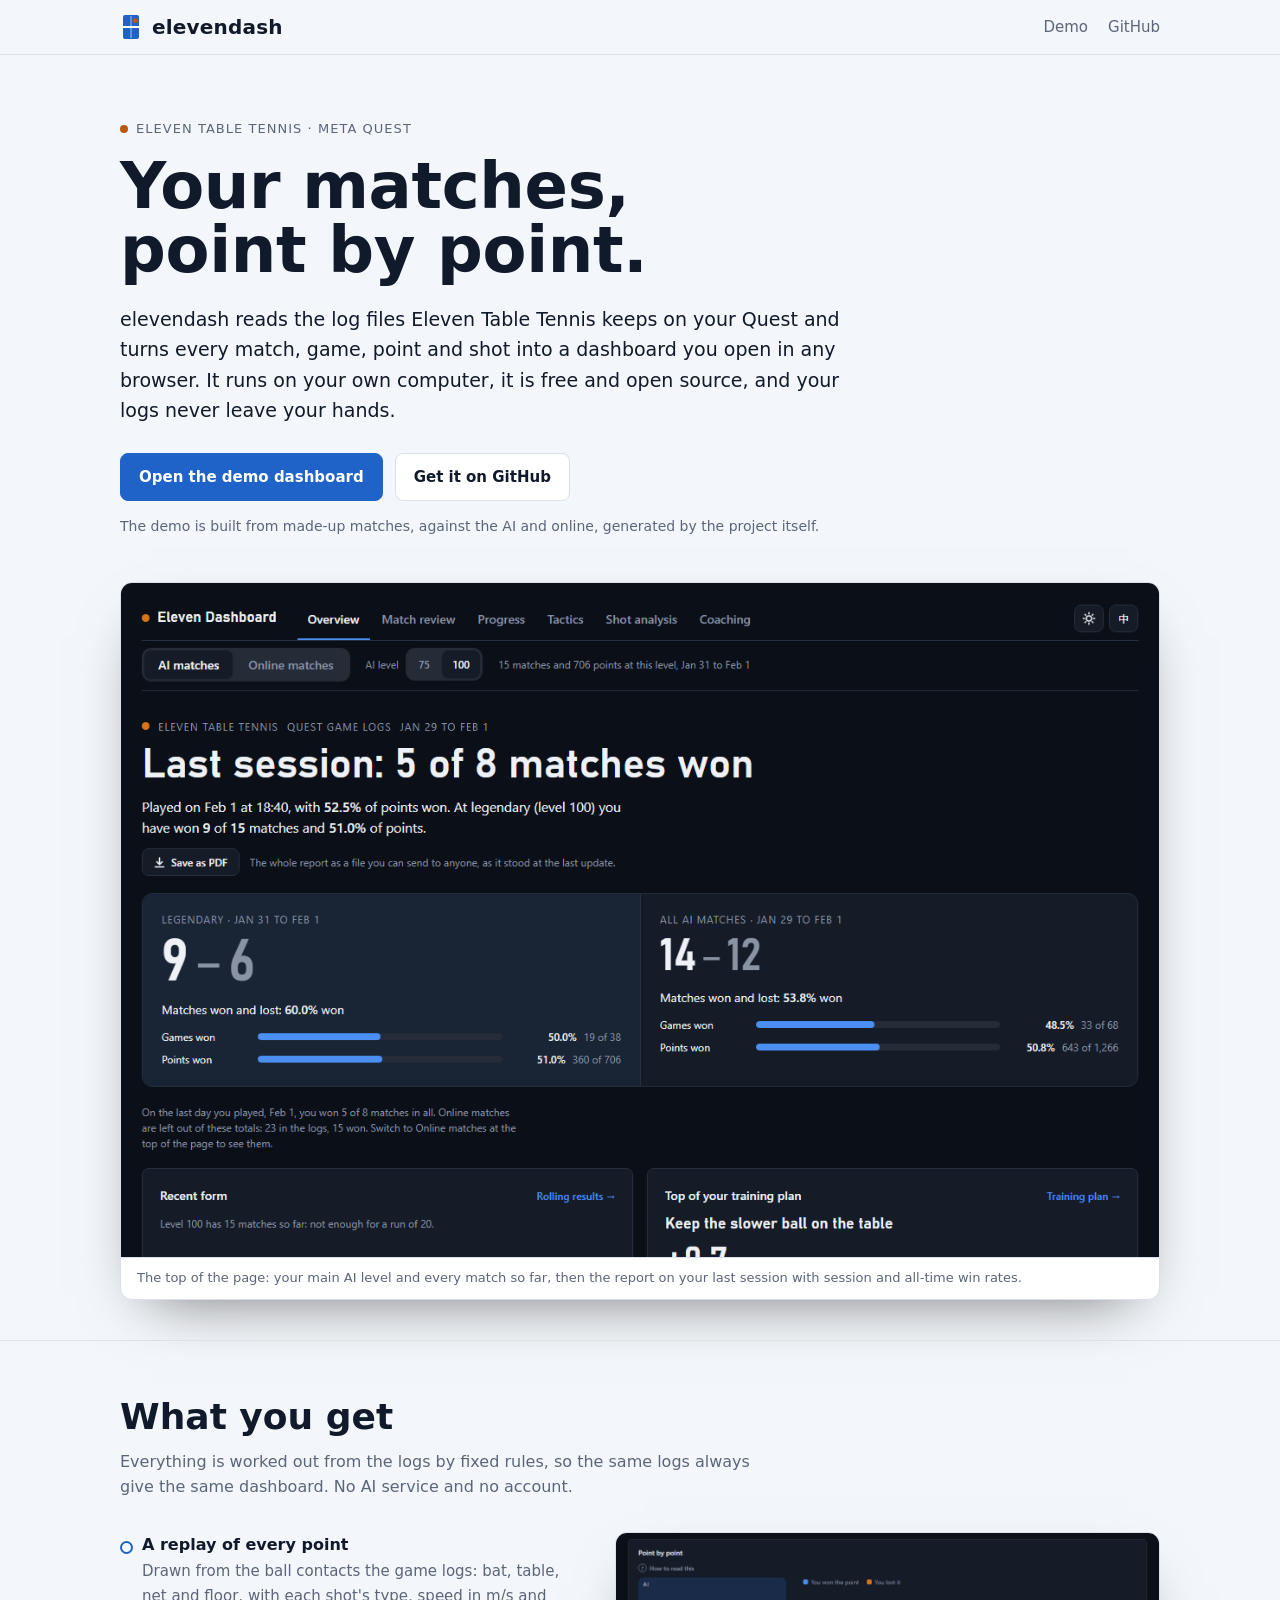
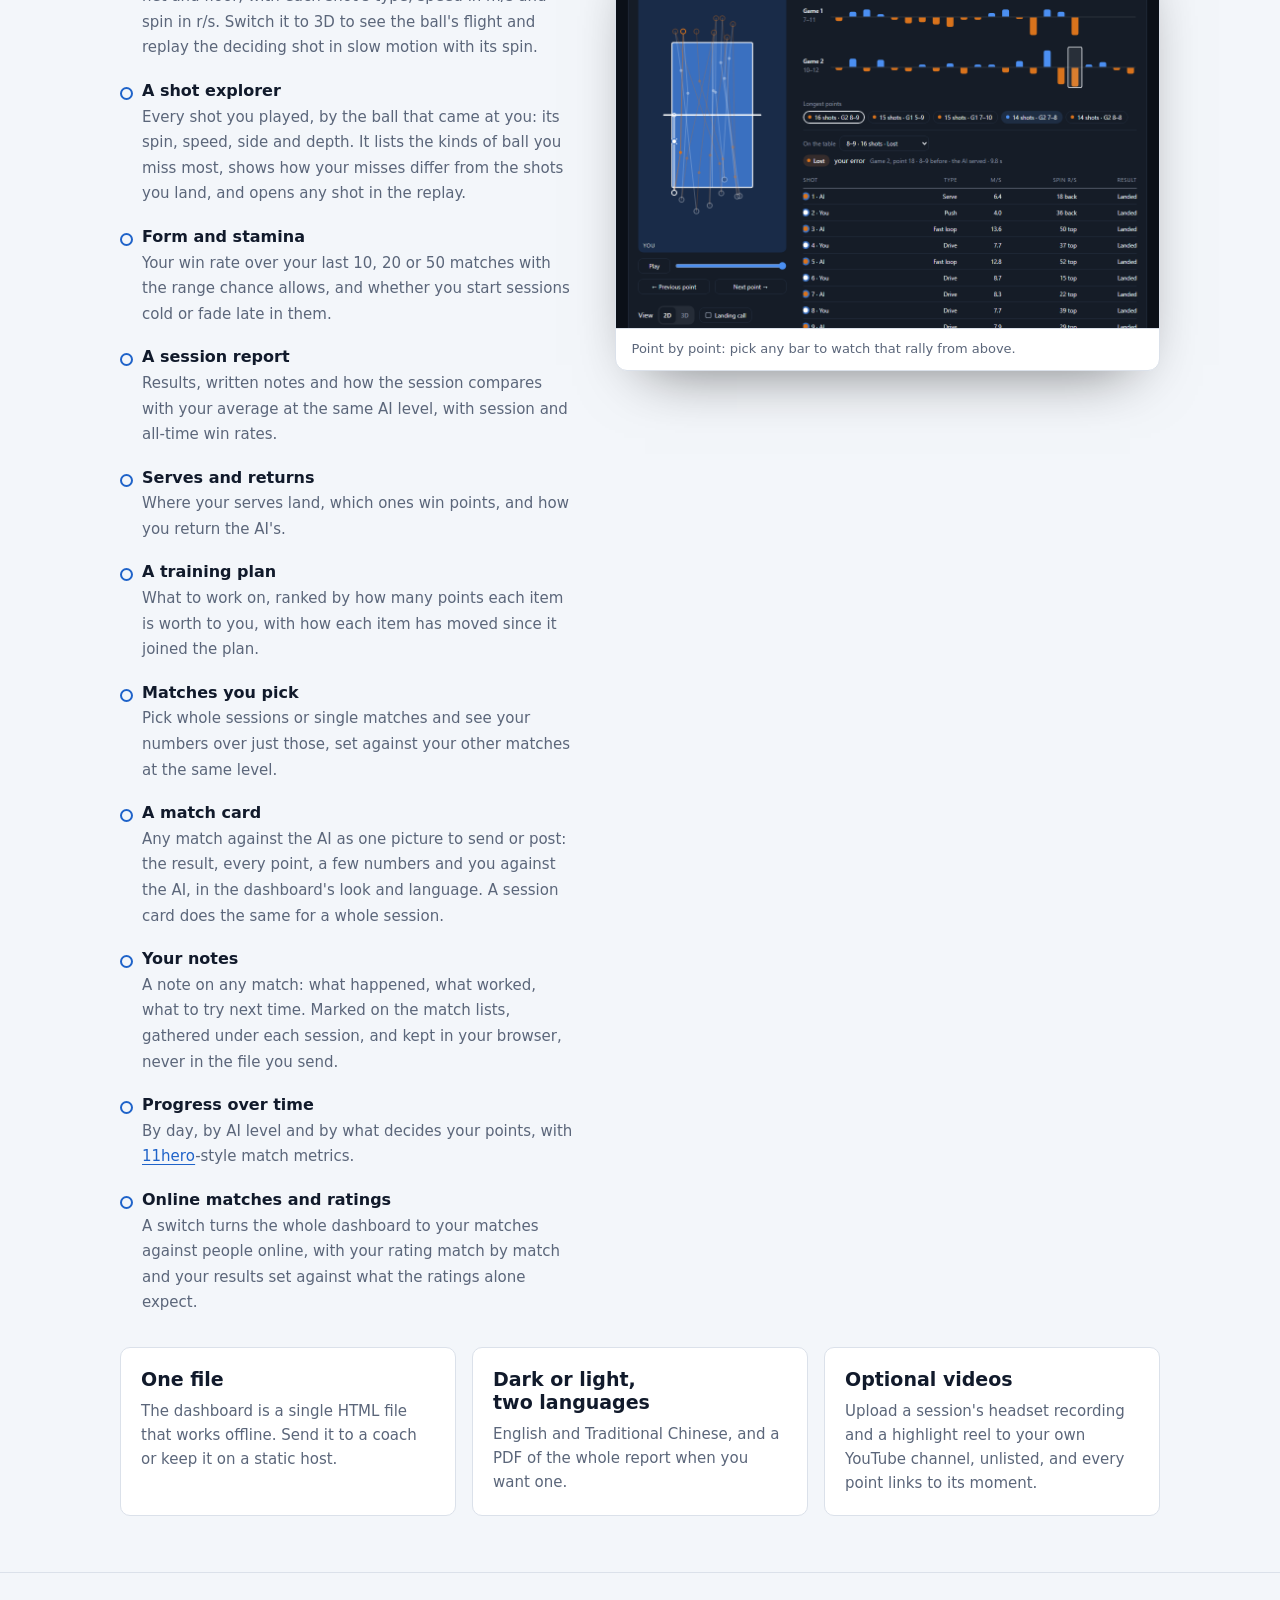
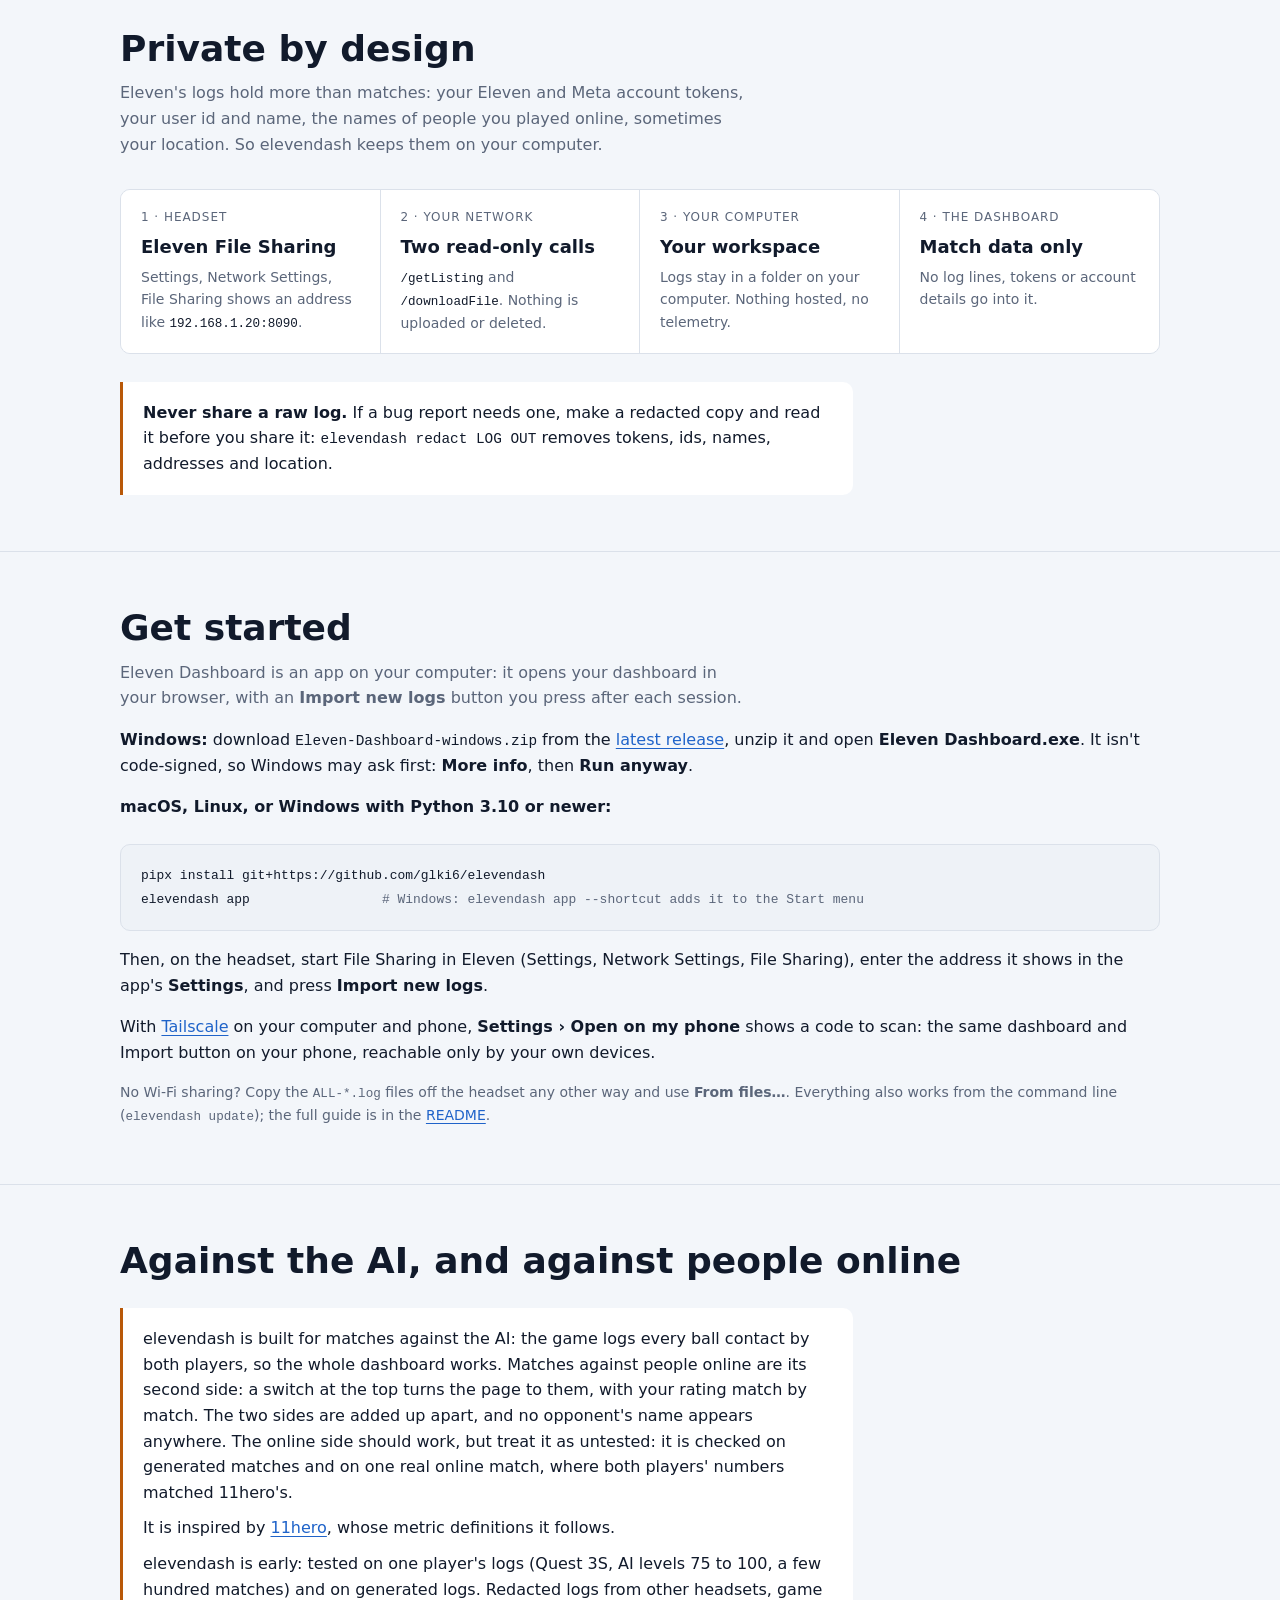
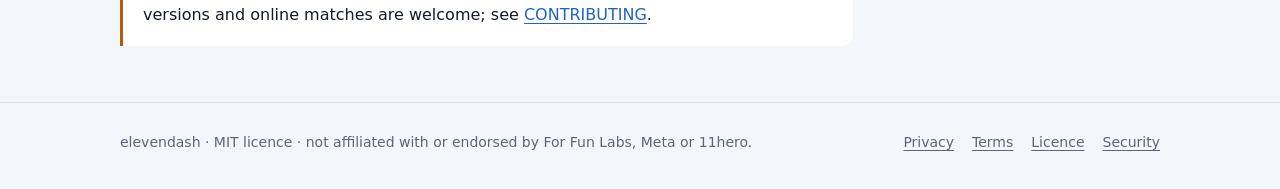
==== commit 3b3871ba: "A new layout: six areas, one on screen at a time The dashboard had grown one section at a time into " ====
--- a/pages/index.html
+++ b/pages/index.html
@@ -35,7 +35,7 @@
     </div>
     <p class="small">The demo is built from made-up matches, against the AI and online, generated by the project itself.</p>
     <figure class="shot">
-      <img src="img/overview.png" width="1200" height="780" alt="The demo dashboard: 9 matches won and 6 lost at level 100, 14 won and 12 lost over every AI match, and below them the report on the last session, won 5 matches to 3.">
+      <img src="img/overview.png" width="1200" height="780" alt="The demo dashboard's Overview: a bar of six areas, the last session's result (5 of 8 matches won) as the heading, then 9 matches won and 6 lost at level 100 and 14 won and 12 lost over every AI match.">
       <figcaption>The top of the page: your main AI level and every match so far, then the report on your last session with session and all-time win rates.</figcaption>
     </figure>
   </div>
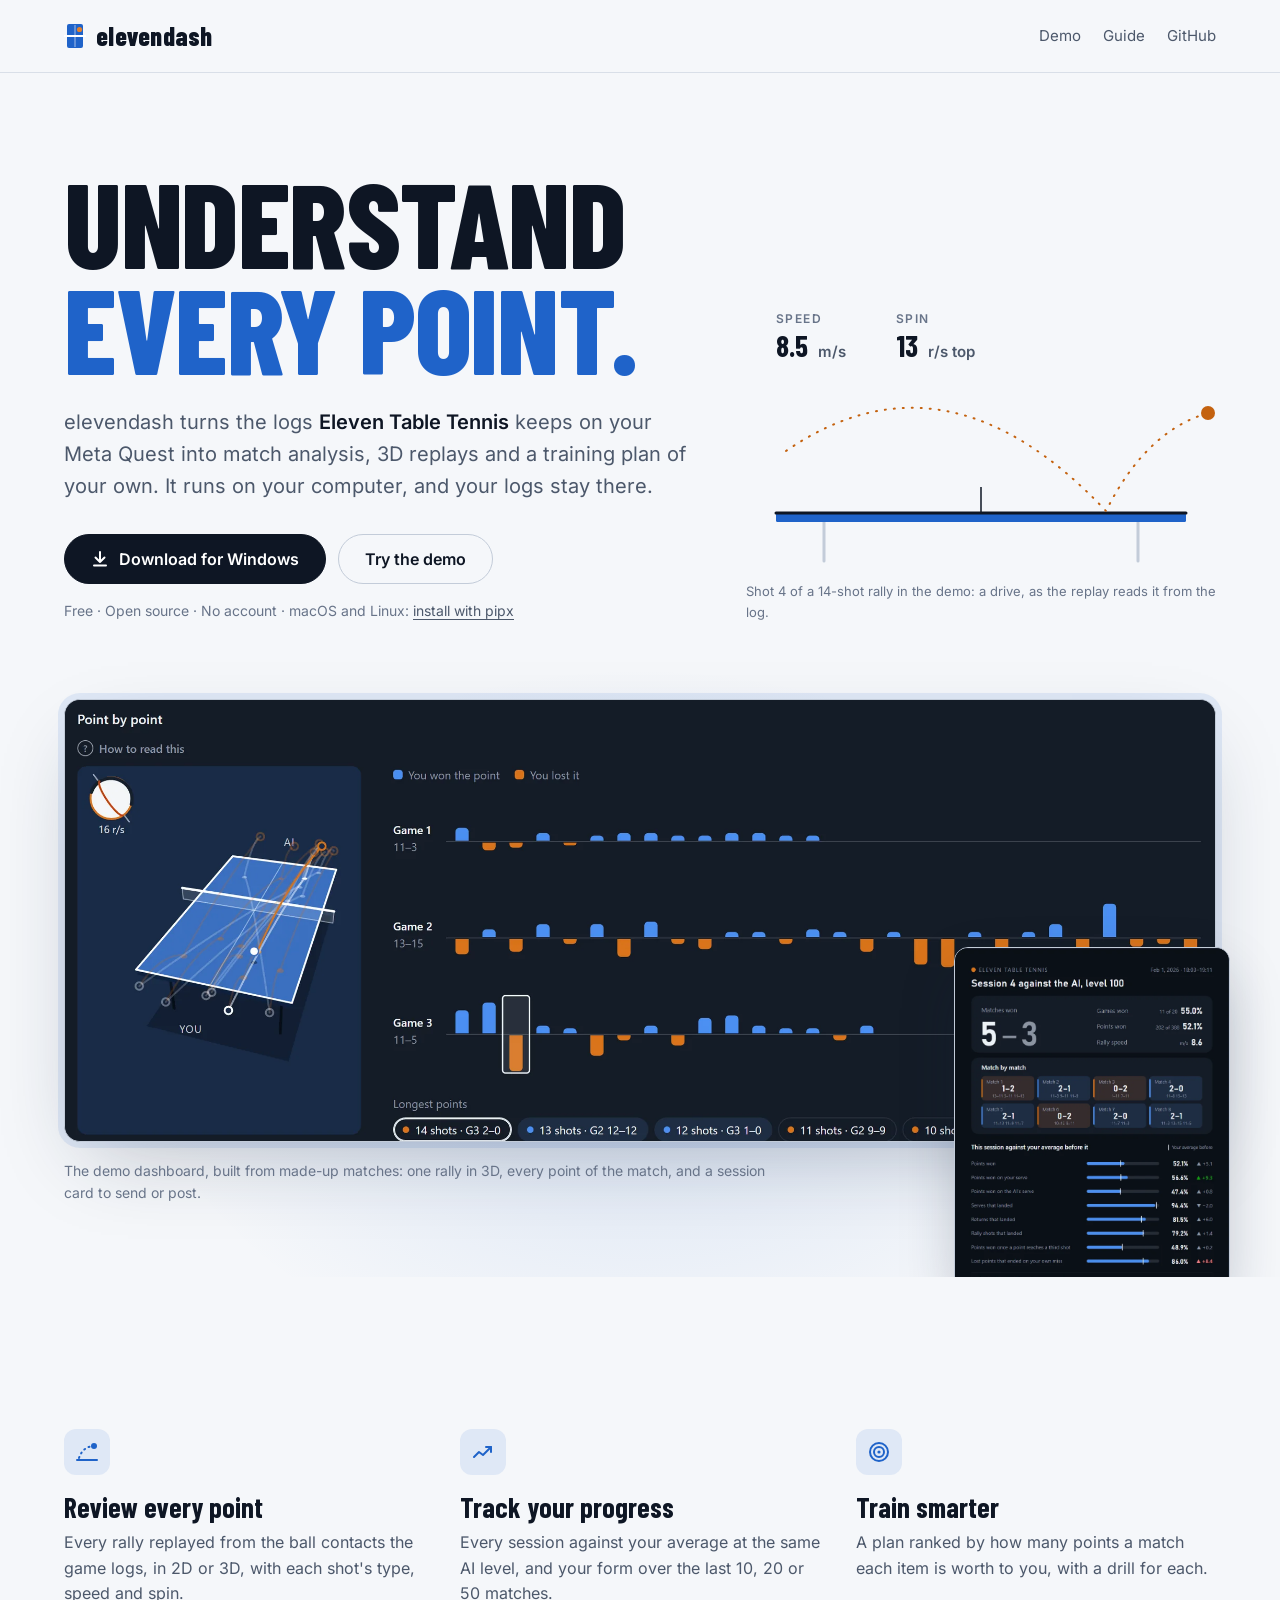
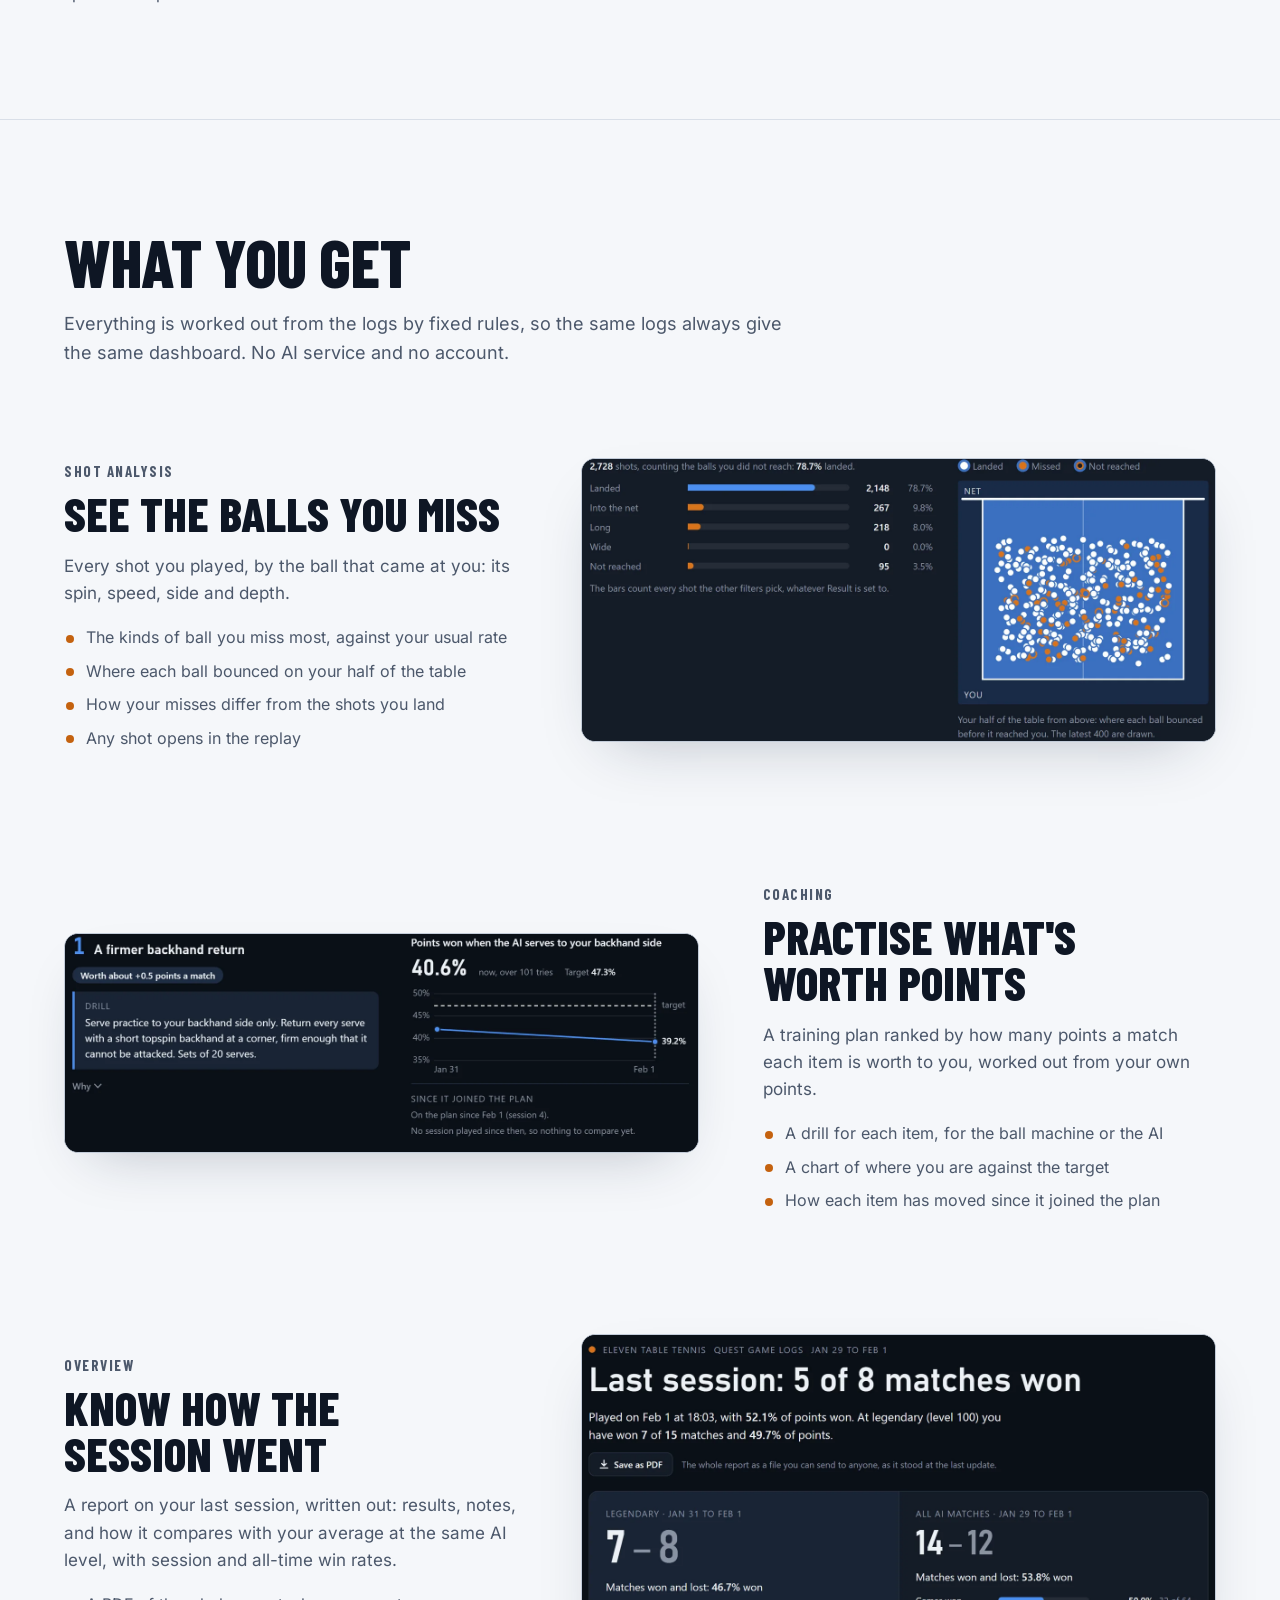
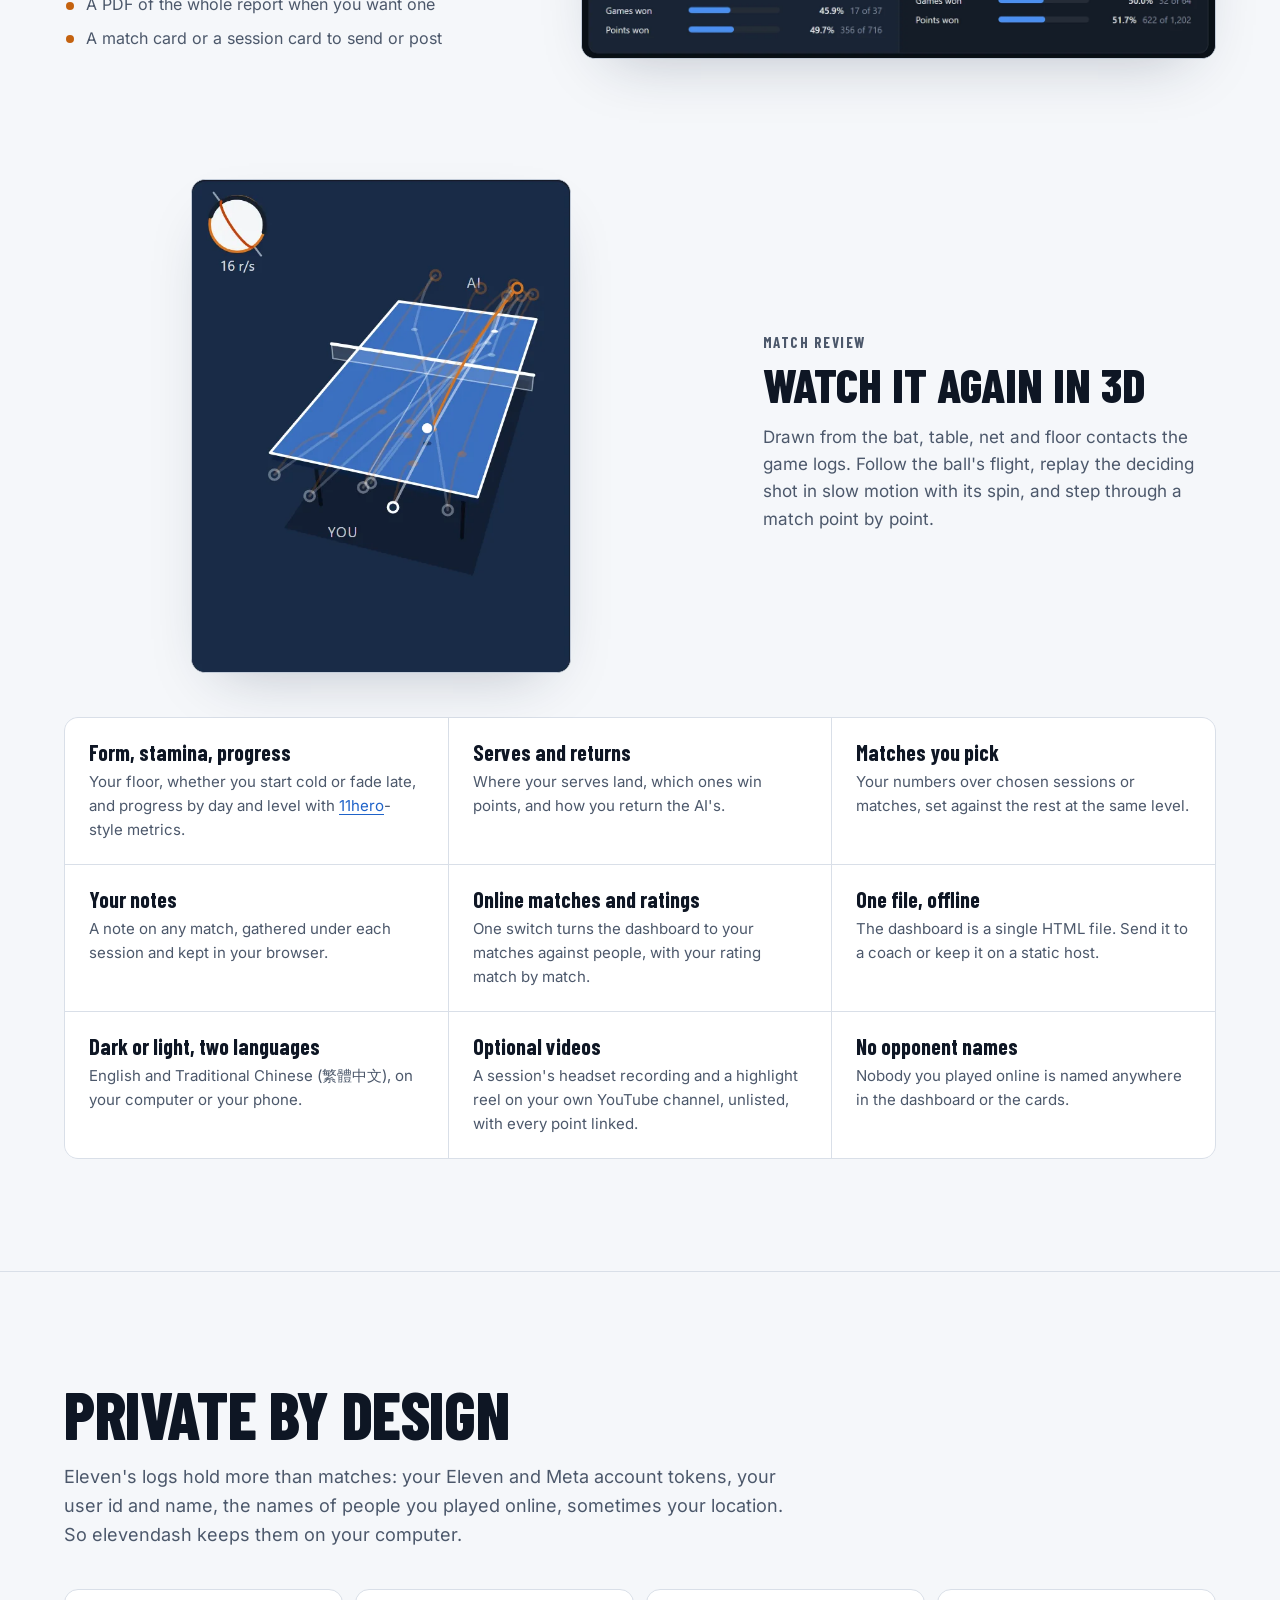
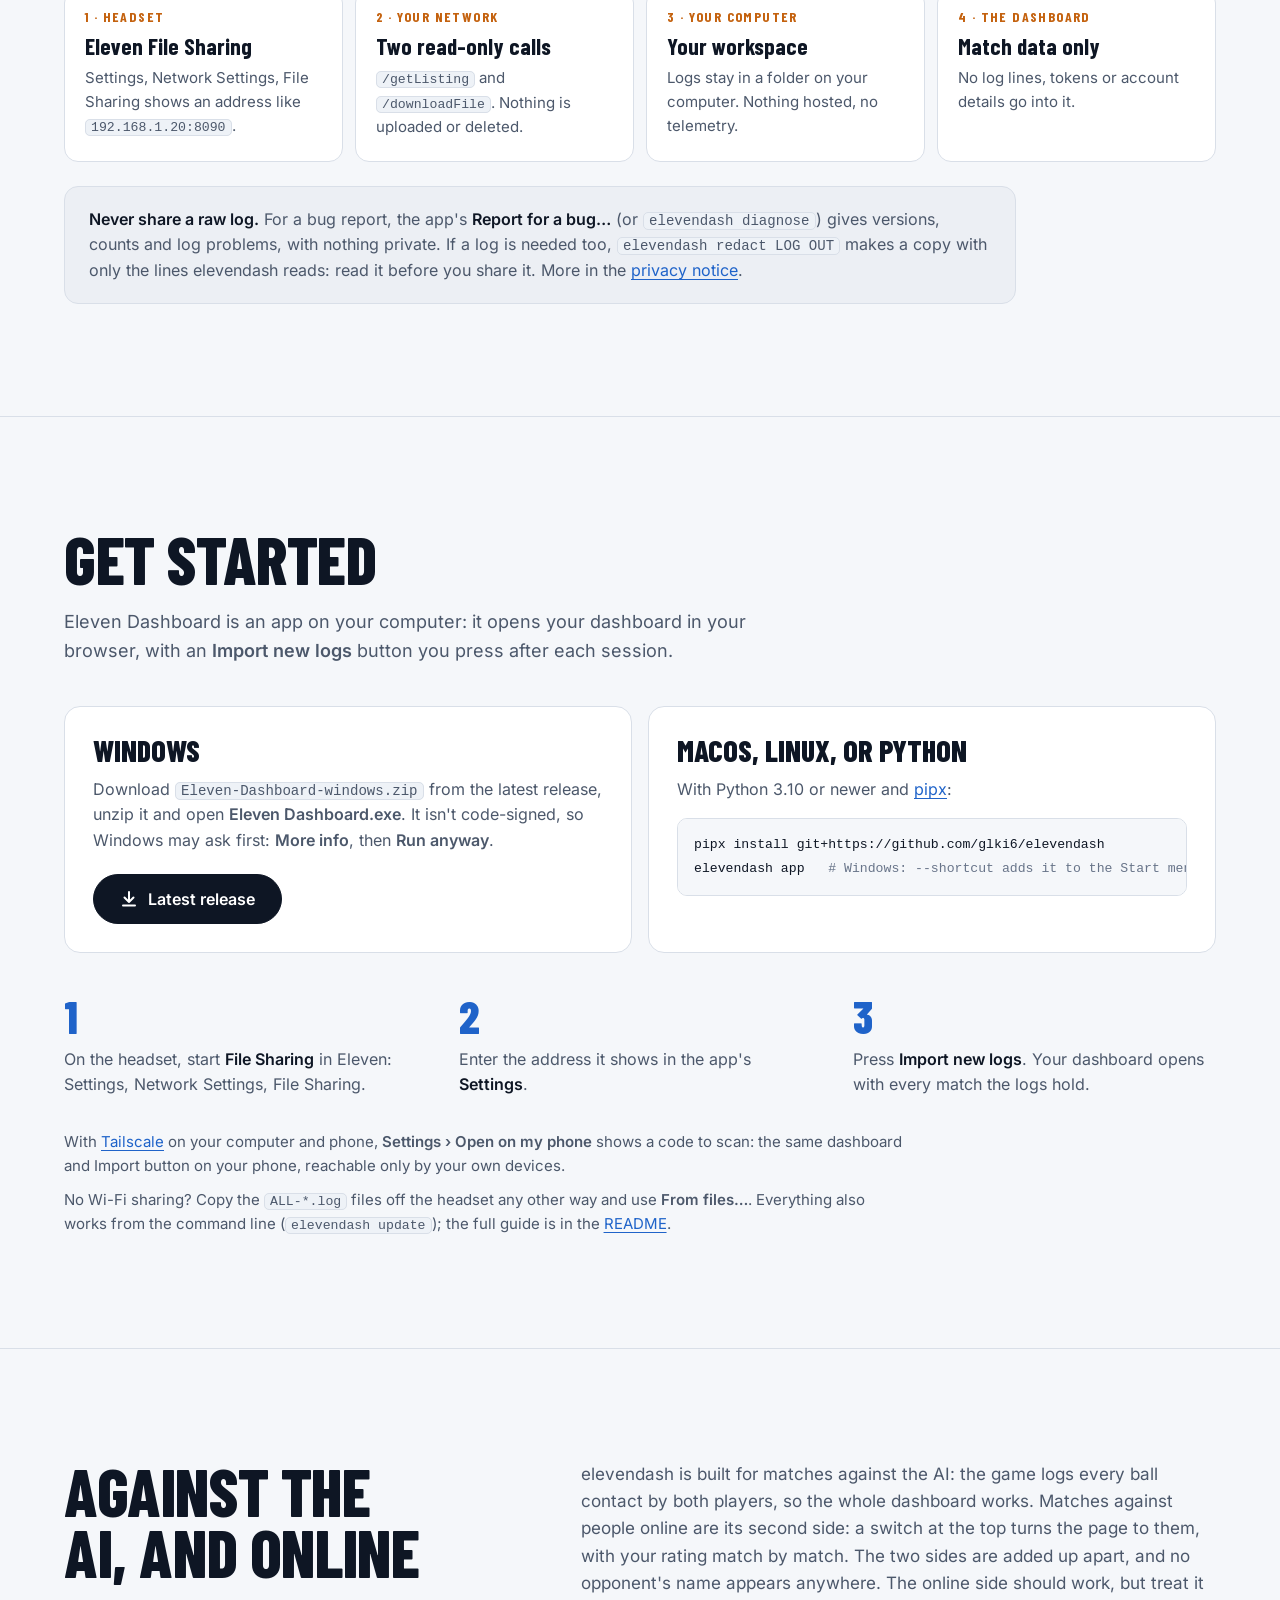
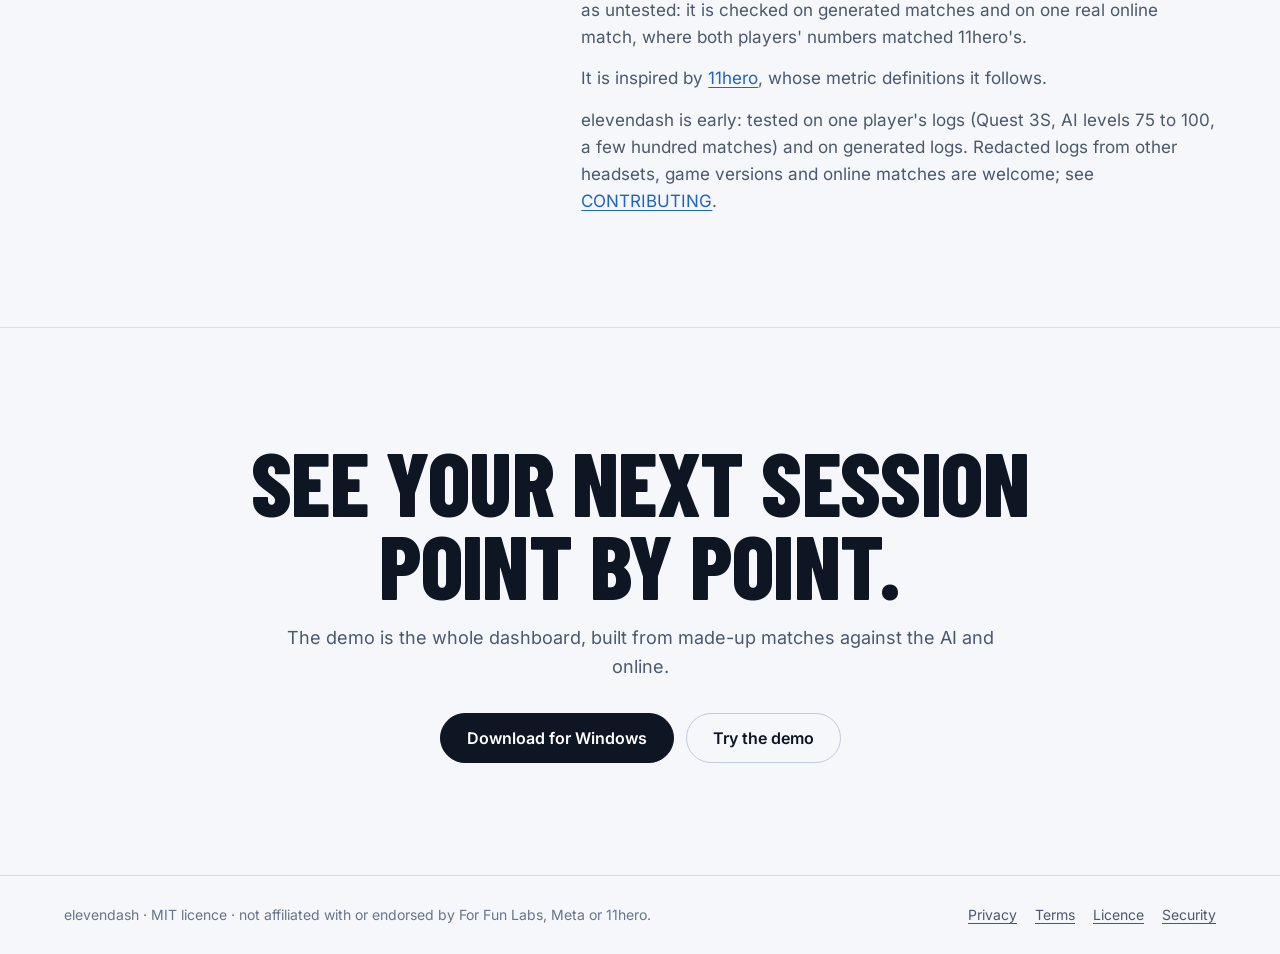
==== commit 6bc858f8: "Fairer training targets, full matches only, and a new project site Training plan - A target was the " ====
--- a/pages/index.html
+++ b/pages/index.html
@@ -4,85 +4,175 @@
 <meta charset="utf-8">
 <meta name="viewport" content="width=device-width, initial-scale=1, viewport-fit=cover">
 <title>elevendash: match analysis for Eleven Table Tennis</title>
-<meta name="description" content="elevendash turns the log files Eleven Table Tennis writes on your Meta Quest into a dashboard of every match, game, point and shot. Free, open source, runs on your own computer.">
+<meta name="description" content="elevendash turns the logs Eleven Table Tennis keeps on your Meta Quest into match analysis, 3D replays and a training plan of your own. Free, open source, runs on your own computer.">
+<meta name="color-scheme" content="dark light">
 <link rel="icon" href="data:image/svg+xml,%3Csvg xmlns='http://www.w3.org/2000/svg' viewBox='0 0 32 32'%3E%3Crect x='7' y='2' width='18' height='28' rx='2' fill='%231f63c9'/%3E%3Cpath d='M3 16h26' stroke='%23fff' stroke-width='2.4'/%3E%3Cpath d='M16 3v26' stroke='%23fff' stroke-width='1' opacity='.7'/%3E%3Ccircle cx='21' cy='9' r='3' fill='%23e0700a'/%3E%3C/svg%3E">
-<link rel="stylesheet" href="style.css">
+<link rel="preload" href="fonts/BarlowCondensed-ExtraBold.woff2" as="font" type="font/woff2" crossorigin>
+<link rel="stylesheet" href="home.css">
 </head>
 <body>
 <header class="top">
   <div class="wrap">
     <a class="mark" href="./">
-      <svg width="22" height="26" viewBox="0 0 22 26" aria-hidden="true"><rect x="3" y="1" width="16" height="24" rx="2" fill="var(--table)"/><path d="M0 13h22" stroke="var(--line)" stroke-width="2"/><path d="M11 2v22" stroke="var(--line)" stroke-width="1" opacity=".6"/><circle cx="15.5" cy="6.5" r="2.6" fill="var(--orange)"/></svg>
+      <svg width="22" height="26" viewBox="0 0 22 26" aria-hidden="true"><rect x="3" y="1" width="16" height="24" rx="2" fill="#1f63c9"/><path d="M0 13h22" stroke="#fff" stroke-width="2"/><path d="M11 2v22" stroke="#fff" stroke-width="1" opacity=".6"/><circle cx="15.5" cy="6.5" r="2.6" fill="#e2802c"/></svg>
       elevendash
     </a>
     <nav aria-label="Site">
       <a href="demo/">Demo</a>
+      <a href="https://github.com/glki6/elevendash#readme">Guide</a>
       <a href="https://github.com/glki6/elevendash">GitHub</a>
     </nav>
   </div>
 </header>
 
 <main>
-  <div class="wrap hero">
-    <p class="eyebrow">Eleven Table Tennis · Meta Quest</p>
-    <h1>Your matches, point by point.</h1>
-    <p class="lede">elevendash reads the log files Eleven Table Tennis keeps on your Quest and turns every match, game,
-      point and shot into a dashboard you open in any browser. It runs on your own computer, it is free and open
-      source, and your logs never leave your hands.</p>
-    <div class="actions">
-      <a class="btn primary" href="demo/">Open the demo dashboard</a>
-      <a class="btn" href="https://github.com/glki6/elevendash">Get it on GitHub</a>
-    </div>
-    <p class="small">The demo is built from made-up matches, against the AI and online, generated by the project itself.</p>
-    <figure class="shot">
-      <img src="img/overview.png" width="1200" height="780" alt="The demo dashboard's Overview: a bar of six areas, the last session's result (5 of 8 matches won) as the heading, then 9 matches won and 6 lost at level 100 and 14 won and 12 lost over every AI match.">
-      <figcaption>The top of the page: your main AI level and every match so far, then the report on your last session with session and all-time win rates.</figcaption>
-    </figure>
+  <div class="hero">
+    <div class="wrap">
+      <div class="hero-grid">
+        <div>
+          <h1>Understand <span>every point.</span></h1>
+          <p class="lede">elevendash turns the logs <b>Eleven Table Tennis</b> keeps on your Meta Quest into match
+            analysis, 3D replays and a training plan of your own. It runs on your computer, and your logs stay there.</p>
+          <div class="actions">
+            <a class="btn primary" href="https://github.com/glki6/elevendash/releases/latest">
+              <svg width="18" height="18" viewBox="0 0 18 18" aria-hidden="true"><path d="M9 2v10M4.5 7.5 9 12l4.5-4.5M3 15.5h12" fill="none" stroke="currentColor" stroke-width="2" stroke-linecap="round" stroke-linejoin="round"/></svg>
+              Download for Windows</a>
+            <a class="btn" href="demo/">Try the demo</a>
+          </div>
+          <p class="fine">Free · Open source · No account · macOS and Linux: <a href="#start">install with pipx</a></p>
+        </div>
+
+        <figure class="rally">
+          <svg viewBox="0 0 470 270" role="img" aria-labelledby="rally-t">
+            <title id="rally-t">A side view of the table: a ball's path over the net to a bounce on the far side.</title>
+            <text class="lbl" x="30" y="22">SPEED</text>
+            <text class="val" x="30" y="56">8.5</text><text class="unit" x="72" y="56">m/s</text>
+            <text class="lbl" x="150" y="22">SPIN</text>
+            <text class="val" x="150" y="56">13</text><text class="unit" x="182" y="56">r/s top</text>
+            <path class="legs" d="M78 214v46M392 214v46"/>
+            <rect class="top-side" x="30" y="212" width="410" height="9" rx="1.5"/><path class="tbl" d="M30 212h410"/>
+            <path class="net" d="M235 212v-26"/>
+            <path class="path" d="M40 150Q200 40 360 210Q400 130 462 112"/>
+            <g class="moving">
+              <ellipse class="bounce" cx="360" cy="212" rx="9" ry="3" opacity="0">
+                <animate attributeName="opacity" values="0;0;1;0;0" keyTimes="0;.53;.56;.72;1" dur="2.8s" repeatCount="indefinite"/>
+              </ellipse>
+              <circle class="ball" r="7">
+                <animateMotion dur="2.8s" repeatCount="indefinite" keyPoints="0;1;1" keyTimes="0;.72;1" calcMode="linear" path="M40 150Q200 40 360 210Q400 130 462 112"/>
+              </circle>
+            </g>
+            <g class="still">
+              <ellipse class="bounce" cx="360" cy="212" rx="9" ry="3"/>
+              <circle class="ball" cx="200" cy="108" r="7"/>
+            </g>
+          </svg>
+          <figcaption>Shot 4 of a 14-shot rally in the demo: a drive, as the replay reads it from the log.</figcaption>
+        </figure>
+      </div>
+
+      <div class="stage">
+        <figure class="window">
+          <img src="img/home/replay.webp" width="2200" height="845" alt="The demo dashboard's Point by point view: a 14-shot rally drawn in 3D over the table, bars for every point of three games, blue for points won and orange for points lost, and the longest points as chips.">
+        </figure>
+        <figure class="float">
+          <img src="img/home/session-card.webp" width="761" height="952" loading="lazy" alt="A session card from the demo: matches won 5 to 3, games and points won, a tile for every match and eight bars setting the session against the average before it.">
+        </figure>
+        <p class="stage-note">The demo dashboard, built from made-up matches: one rally in 3D, every point of the match,
+          and a session card to send or post.</p>
+      </div>
+    </div>
   </div>
+
+  <section aria-label="In short">
+    <div class="wrap three">
+      <div>
+        <div class="icon"><svg width="24" height="24" viewBox="0 0 24 24" aria-hidden="true"><path d="M4 18c3-9 9-12 16-12" fill="none" stroke="currentColor" stroke-width="2" stroke-linecap="round" stroke-dasharray="1 4"/><circle cx="19" cy="6" r="3" fill="currentColor"/><path d="M2 20h20" stroke="currentColor" stroke-width="2" stroke-linecap="round"/></svg></div>
+        <h3>Review every point</h3>
+        <p>Every rally replayed from the ball contacts the game logs, in 2D or 3D, with each shot's type, speed and spin.</p>
+      </div>
+      <div>
+        <div class="icon"><svg width="24" height="24" viewBox="0 0 24 24" aria-hidden="true"><path d="M3 17l5-5 4 3 8-8" fill="none" stroke="currentColor" stroke-width="2" stroke-linecap="round" stroke-linejoin="round"/><path d="M15 7h5v5" fill="none" stroke="currentColor" stroke-width="2" stroke-linecap="round" stroke-linejoin="round"/></svg></div>
+        <h3>Track your progress</h3>
+        <p>Every session against your average at the same AI level, and your form over the last 10, 20 or 50 matches.</p>
+      </div>
+      <div>
+        <div class="icon"><svg width="24" height="24" viewBox="0 0 24 24" aria-hidden="true"><circle cx="12" cy="12" r="9" fill="none" stroke="currentColor" stroke-width="2"/><circle cx="12" cy="12" r="5" fill="none" stroke="currentColor" stroke-width="2"/><circle cx="12" cy="12" r="1.6" fill="currentColor"/></svg></div>
+        <h3>Train smarter</h3>
+        <p>A plan ranked by how many points a match each item is worth to you, with a drill for each.</p>
+      </div>
+    </div>
+  </section>
 
   <section>
     <div class="wrap">
       <h2>What you get</h2>
       <p class="intro">Everything is worked out from the logs by fixed rules, so the same logs always give the same
         dashboard. No AI service and no account.</p>
-      <div class="split">
-        <ul class="points">
-          <li><b>A replay of every point</b><span>Drawn from the ball contacts the game logs: bat, table, net and floor,
-            with each shot's type, speed in m/s and spin in r/s. Switch it to 3D to see the ball's flight and replay
-            the deciding shot in slow motion with its spin.</span></li>
-          <li><b>A shot explorer</b><span>Every shot you played, by the ball that came at you: its spin, speed, side and
-            depth. It lists the kinds of ball you miss most, shows how your misses differ from the shots you land, and opens
-            any shot in the replay.</span></li>
-          <li><b>Form and stamina</b><span>Your win rate over your last 10, 20 or 50 matches with the range chance
-            allows, and whether you start sessions cold or fade late in them.</span></li>
-          <li><b>A session report</b><span>Results, written notes and how the session compares with your average at the
-            same AI level, with session and all-time win rates.</span></li>
-          <li><b>Serves and returns</b><span>Where your serves land, which ones win points, and how you return the AI's.</span></li>
-          <li><b>A training plan</b><span>What to work on, ranked by how many points each item is worth to you, with how each item has moved since it joined the plan.</span></li>
-          <li><b>Matches you pick</b><span>Pick whole sessions or single matches and see your numbers over just those,
-            set against your other matches at the same level.</span></li>
-          <li><b>A match card</b><span>Any match against the AI as one picture to send or post: the result, every point,
-            a few numbers and you against the AI, in the dashboard's look and language. A session card does the same for
-            a whole session.</span></li>
-          <li><b>Your notes</b><span>A note on any match: what happened, what worked, what to try next time. Marked on
-            the match lists, gathered under each session, and kept in your browser, never in the file you send.</span></li>
-          <li><b>Progress over time</b><span>By day, by AI level and by what decides your points, with
-            <a href="https://11hero.com">11hero</a>-style match metrics.</span></li>
-          <li><b>Online matches and ratings</b><span>A switch turns the whole dashboard to your matches against people
-            online, with your rating match by match and your results set against what the ratings alone expect.</span></li>
-        </ul>
-        <figure class="shot">
-          <img src="img/replay.png" width="1100" height="800" loading="lazy" alt="The point-by-point view: a table seen from above with the paths of a 16-shot rally, bars for every point of two games, and a shot list with type, speed and spin.">
-          <figcaption>Point by point: pick any bar to watch that rally from above.</figcaption>
-        </figure>
-      </div>
-      <div class="grid">
-        <div class="card"><h3>One file</h3><p>The dashboard is a single HTML file that works offline. Send it to a coach
-          or keep it on a static host.</p></div>
-        <div class="card"><h3>Dark or light, two languages</h3><p>English and Traditional Chinese, and a PDF of the
-          whole report when you want one.</p></div>
-        <div class="card"><h3>Optional videos</h3><p>Upload a session's headset recording and a highlight reel to your
-          own YouTube channel, unlisted, and every point links to its moment.</p></div>
+
+      <div class="feature" style="margin-top: clamp(48px, 7vw, 80px)">
+        <div class="copy">
+          <p class="where">Shot analysis</p>
+          <h3>See the balls you miss</h3>
+          <p>Every shot you played, by the ball that came at you: its spin, speed, side and depth.</p>
+          <ul>
+            <li>The kinds of ball you miss most, against your usual rate</li>
+            <li>Where each ball bounced on your half of the table</li>
+            <li>How your misses differ from the shots you land</li>
+            <li>Any shot opens in the replay</li>
+          </ul>
+        </div>
+        <figure class="shot"><img src="img/home/shots.webp" width="1400" height="624" loading="lazy" alt="The shot explorer in the demo: 2,728 shots with 78.7% landed, bars for landed, into the net, long, wide and not reached, and your half of the table from above with a dot where each ball bounced."></figure>
+      </div>
+
+      <div class="feature flip">
+        <figure class="shot"><img src="img/home/plan.webp" width="1400" height="482" loading="lazy" alt="The first item of the training plan in the demo, A firmer backhand return, worth about 0.5 points a match, with a drill and a chart against its target."></figure>
+        <div class="copy">
+          <p class="where">Coaching</p>
+          <h3>Practise what's worth points</h3>
+          <p>A training plan ranked by how many points a match each item is worth to you, worked out from your own
+            points.</p>
+          <ul>
+            <li>A drill for each item, for the ball machine or the AI</li>
+            <li>A chart of where you are against the target</li>
+            <li>How each item has moved since it joined the plan</li>
+          </ul>
+        </div>
+      </div>
+
+      <div class="feature">
+        <div class="copy">
+          <p class="where">Overview</p>
+          <h3>Know how the session went</h3>
+          <p>A report on your last session, written out: results, notes, and how it compares with your average at the
+            same AI level, with session and all-time win rates.</p>
+          <ul>
+            <li>A PDF of the whole report when you want one</li>
+            <li>A match card or a session card to send or post</li>
+          </ul>
+        </div>
+        <figure class="shot"><img src="img/home/overview.webp" width="1400" height="716" loading="lazy" alt="The demo's Overview: the heading Last session: 5 of 8 matches won, a written summary, and 7 matches won and 8 lost at level 100 beside 14 won and 12 lost over every AI match, with games and points won."></figure>
+      </div>
+
+      <div class="feature flip">
+        <figure class="shot narrow"><img src="img/home/table3d.webp" width="601" height="781" loading="lazy" alt="The replay in 3D: the table seen from behind your end, the paths of a rally's shots, and a ball in the corner turning at 16 r/s."></figure>
+        <div class="copy">
+          <p class="where">Match review</p>
+          <h3>Watch it again in 3D</h3>
+          <p>Drawn from the bat, table, net and floor contacts the game logs. Follow the ball's flight, replay the
+            deciding shot in slow motion with its spin, and step through a match point by point.</p>
+        </div>
+      </div>
+
+      <div class="more">
+        <div><h3>Form, stamina, progress</h3><p>Your floor, whether you start cold or fade late, and progress by day and level with <a href="https://11hero.com">11hero</a>-style metrics.</p></div>
+        <div><h3>Serves and returns</h3><p>Where your serves land, which ones win points, and how you return the AI's.</p></div>
+        <div><h3>Matches you pick</h3><p>Your numbers over chosen sessions or matches, set against the rest at the same level.</p></div>
+        <div><h3>Your notes</h3><p>A note on any match, gathered under each session and kept in your browser.</p></div>
+        <div><h3>Online matches and ratings</h3><p>One switch turns the dashboard to your matches against people, with your rating match by match.</p></div>
+        <div><h3>One file, offline</h3><p>The dashboard is a single HTML file. Send it to a coach or keep it on a static host.</p></div>
+        <div><h3>Dark or light, two languages</h3><p>English and Traditional Chinese (繁體中文), on your computer or your phone.</p></div>
+        <div><h3>Optional videos</h3><p>A session's headset recording and a highlight reel on your own YouTube channel, unlisted, with every point linked.</p></div>
+        <div><h3>No opponent names</h3><p>Nobody you played online is named anywhere in the dashboard or the cards.</p></div>
       </div>
     </div>
   </section>
@@ -103,38 +193,54 @@
           into it.</span></div>
       </div>
       <div class="note">
-        <p><b>Never share a raw log.</b> If a bug report needs one, make a redacted copy and read it before you share
-          it: <code>elevendash redact LOG OUT</code> removes tokens, ids, names, addresses and location.</p>
-      </div>
-    </div>
-  </section>
-
-  <section>
+        <p><b>Never share a raw log.</b> For a bug report, the app's <b>Report for a bug…</b> (or
+          <code>elevendash diagnose</code>) gives versions, counts and log problems, with nothing private. If a log is
+          needed too, <code>elevendash redact LOG OUT</code> makes a copy with only the lines elevendash reads: read it
+          before you share it. More in the <a href="privacy.html">privacy notice</a>.</p>
+      </div>
+    </div>
+  </section>
+
+  <section id="start">
     <div class="wrap">
       <h2>Get started</h2>
       <p class="intro">Eleven Dashboard is an app on your computer: it opens your dashboard in your browser, with an
         <b>Import new logs</b> button you press after each session.</p>
-      <p><b>Windows:</b> download <code>Eleven-Dashboard-windows.zip</code> from the
-        <a href="https://github.com/glki6/elevendash/releases/latest">latest release</a>, unzip it and open
-        <b>Eleven Dashboard.exe</b>. It isn't code-signed, so Windows may ask first: <b>More info</b>, then
-        <b>Run anyway</b>.</p>
-      <p><b>macOS, Linux, or Windows with Python 3.10 or newer:</b></p>
+      <div class="ways">
+        <div class="way">
+          <h3>Windows</h3>
+          <p>Download <code>Eleven-Dashboard-windows.zip</code> from the latest release, unzip it and open
+            <b>Eleven Dashboard.exe</b>. It isn't code-signed, so Windows may ask first: <b>More info</b>, then
+            <b>Run anyway</b>.</p>
+          <a class="btn primary" href="https://github.com/glki6/elevendash/releases/latest">
+            <svg width="18" height="18" viewBox="0 0 18 18" aria-hidden="true"><path d="M9 2v10M4.5 7.5 9 12l4.5-4.5M3 15.5h12" fill="none" stroke="currentColor" stroke-width="2" stroke-linecap="round" stroke-linejoin="round"/></svg>
+            Latest release</a>
+        </div>
+        <div class="way">
+          <h3>macOS, Linux, or Python</h3>
+          <p>With Python 3.10 or newer and <a href="https://pipx.pypa.io">pipx</a>:</p>
 <pre><code>pipx install git+https://github.com/glki6/elevendash
-elevendash app                 <span class="c"># Windows: elevendash app --shortcut adds it to the Start menu</span></code></pre>
-      <p>Then, on the headset, start File Sharing in Eleven (Settings, Network Settings, File Sharing), enter the address
-        it shows in the app's <b>Settings</b>, and press <b>Import new logs</b>.</p>
-      <p>With <a href="https://tailscale.com">Tailscale</a> on your computer and phone, <b>Settings › Open on my phone</b>
-        shows a code to scan: the same dashboard and Import button on your phone, reachable only by your own devices.</p>
-      <p class="small">No Wi-Fi sharing? Copy the <code>ALL-*.log</code> files off the headset any other way and use
+elevendash app   <span class="c"># Windows: --shortcut adds it to the Start menu</span></code></pre>
+        </div>
+      </div>
+      <ol class="steps">
+        <li>On the headset, start <b>File Sharing</b> in Eleven: Settings, Network Settings, File Sharing.</li>
+        <li>Enter the address it shows in the app's <b>Settings</b>.</li>
+        <li>Press <b>Import new logs</b>. Your dashboard opens with every match the logs hold.</li>
+      </ol>
+      <p class="after">With <a href="https://tailscale.com">Tailscale</a> on your computer and phone, <b>Settings › Open on
+        my phone</b> shows a code to scan: the same dashboard and Import button on your phone, reachable only by your own
+        devices.</p>
+      <p class="after">No Wi-Fi sharing? Copy the <code>ALL-*.log</code> files off the headset any other way and use
         <b>From files…</b>. Everything also works from the command line (<code>elevendash update</code>); the full guide is
         in the <a href="https://github.com/glki6/elevendash#readme">README</a>.</p>
     </div>
   </section>
 
   <section>
-    <div class="wrap">
-      <h2>Against the AI, and against people online</h2>
-      <div class="note">
+    <div class="wrap status">
+      <h2>Against the AI, and online</h2>
+      <div>
         <p>elevendash is built for matches against the AI: the game logs every ball contact by both players, so the
           whole dashboard works. Matches against people online are its second side: a switch at the top turns the page
           to them, with your rating match by match. The two sides are added up apart, and no opponent's name appears
@@ -144,6 +250,17 @@
         <p>elevendash is early: tested on one player's logs (Quest 3S, AI levels 75 to 100, a few hundred matches) and on
           generated logs. Redacted logs from other headsets, game versions and online matches are welcome; see
           <a href="https://github.com/glki6/elevendash/blob/main/CONTRIBUTING.md">CONTRIBUTING</a>.</p>
+      </div>
+    </div>
+  </section>
+
+  <section class="close">
+    <div class="wrap">
+      <h2>See your next session<br>point by point.</h2>
+      <p class="intro">The demo is the whole dashboard, built from made-up matches against the AI and online.</p>
+      <div class="actions">
+        <a class="btn primary" href="https://github.com/glki6/elevendash/releases/latest">Download for Windows</a>
+        <a class="btn" href="demo/">Try the demo</a>
       </div>
     </div>
   </section>
--- a/pages/home.css
+++ b/pages/home.css
@@ -0,0 +1,203 @@
+/* elevendash landing page (index.html only; privacy.html and terms.html keep style.css). The dashboard's own palette,
+   dark first, light when the browser asks for it. Two self-hosted OFL fonts (fonts/), no scripts, no cookies.
+   The one moving thing is the rally in the hero; it stands still for anyone who asks for less motion. */
+@font-face { font-family: "Barlow Condensed"; font-weight: 700; font-display: swap; src: url(fonts/BarlowCondensed-Bold.woff2) format("woff2"); }
+@font-face { font-family: "Barlow Condensed"; font-weight: 800; font-display: swap; src: url(fonts/BarlowCondensed-ExtraBold.woff2) format("woff2"); }
+@font-face { font-family: "Inter"; font-weight: 400; font-display: swap; src: url(fonts/inter-latin-400-normal.woff2) format("woff2"); }
+@font-face { font-family: "Inter"; font-weight: 600; font-display: swap; src: url(fonts/inter-latin-600-normal.woff2) format("woff2"); }
+
+:root {
+  color-scheme: dark;
+  --ground: #0a0f17; --ground-2: #0e1520; --card: #131b27; --raise: #1a2433; --border: #243042; --border-2: #33425a;
+  --text: #eef2f7; --muted: #9aa5b6; --faint: #6f7b91;
+  --blue: #4b8ff2; --blue-soft: rgba(75, 143, 242, .16); --orange: #e2802c; --line: #e9eef6;
+  --pill: #f3f6fa; --pill-text: #0a0f17; --glow: rgba(55, 120, 230, .22); --shadow: rgba(0, 0, 0, .55);
+  --shot-ground: #131b27;
+  --display: "Barlow Condensed", Bahnschrift, "Arial Narrow", sans-serif;
+  --sans: "Inter", "Segoe UI", system-ui, -apple-system, sans-serif;
+  --mono: ui-monospace, "Cascadia Mono", Consolas, monospace;
+  --gutter: 24px;
+}
+@media (prefers-color-scheme: light) {
+  :root {
+    color-scheme: light;
+    --ground: #f5f7fa; --ground-2: #eceff4; --card: #ffffff; --raise: #eef2f7; --border: #d9dfe8; --border-2: #c3ccd9;
+    --text: #0e1624; --muted: #4c586b; --faint: #687489;
+    --blue: #1f63c9; --blue-soft: rgba(31, 99, 201, .1); --orange: #c4620f; --line: #ffffff;
+    --pill: #0e1624; --pill-text: #ffffff; --glow: rgba(31, 99, 201, .14); --shadow: rgba(20, 35, 60, .28);
+  }
+}
+
+* { box-sizing: border-box; }
+html { -webkit-text-size-adjust: 100%; }
+body { margin: 0; background: var(--ground); color: var(--text); font: 400 17px/1.6 var(--sans); }
+img { max-width: 100%; height: auto; display: block; }
+a { color: var(--blue); text-underline-offset: 3px; }
+a:hover { text-decoration-thickness: 2px; }
+:focus-visible { outline: 2px solid var(--blue); outline-offset: 3px; border-radius: 6px; }
+code, pre { font-family: var(--mono); font-size: .88em; }
+code { background: var(--raise); border: 1px solid var(--border); border-radius: 5px; padding: 0 5px; overflow-wrap: anywhere; }
+pre code { background: none; border: 0; padding: 0; overflow-wrap: normal; }
+b { font-weight: 600; }
+
+.wrap { max-width: 1200px; margin: 0 auto;
+  padding-left: max(var(--gutter), env(safe-area-inset-left, 0px)); padding-right: max(var(--gutter), env(safe-area-inset-right, 0px)); }
+
+/* header */
+.top { border-bottom: 1px solid var(--border); }
+.top .wrap { display: flex; align-items: center; justify-content: space-between; gap: 16px; padding-block: 16px; }
+.mark { display: inline-flex; align-items: center; gap: 10px; color: var(--text); text-decoration: none;
+  font: 800 26px/1 var(--display); letter-spacing: .01em; }
+.top nav { display: flex; gap: 22px; font-size: 15px; }
+.top nav a { color: var(--muted); text-decoration: none; padding-block: 8px; }
+.top nav a:hover { color: var(--text); }
+
+/* hero */
+.hero { position: relative; overflow: hidden; }
+.hero::before { content: ""; position: absolute; left: 0; right: 0; bottom: 0; height: 75%; pointer-events: none;
+  background: radial-gradient(55% 55% at 50% 72%, var(--glow), transparent 72%); }
+.hero > .wrap { position: relative; padding-block: clamp(48px, 8vw, 96px) clamp(40px, 6vw, 72px); }
+.hero-grid { display: grid; grid-template-columns: minmax(0, 1.15fr) minmax(0, .85fr); gap: 40px; align-items: end; }
+h1, h2, h3 { font-family: var(--display); margin: 0; text-wrap: balance; }
+h1 { font-weight: 800; font-size: clamp(56px, 9.6vw, 120px); line-height: .88; letter-spacing: -.012em; text-transform: uppercase; }
+h1 span { color: var(--blue); }
+.lede { margin: 26px 0 0; max-width: 33em; font-size: clamp(18px, 1.9vw, 20px); color: var(--muted); }
+.lede b { color: var(--text); font-weight: 600; }
+.actions { display: flex; flex-wrap: wrap; gap: 12px; margin-top: 32px; }
+.btn { display: inline-flex; align-items: center; justify-content: center; gap: 10px; min-height: 50px; padding: 0 26px;
+  border-radius: 999px; font: 600 16px/1 var(--sans); text-decoration: none; border: 1px solid var(--border-2); color: var(--text);
+  transition: transform .15s ease, border-color .15s ease; }
+.btn:hover { border-color: var(--text); transform: translateY(-1px); }
+.btn.primary { background: var(--pill); color: var(--pill-text); border-color: var(--pill); }
+.btn svg { flex: none; }
+.fine { margin: 16px 0 0; color: var(--faint); font-size: 14px; }
+.fine a { color: var(--muted); }
+
+/* the rally: a side view of the table, one ball over the net and a bounce, with numbers the replay shows */
+.rally { width: 100%; max-width: 470px; justify-self: end; margin: 0; }
+.rally svg { width: 100%; height: auto; overflow: visible; display: block; }
+.rally .tbl { stroke: var(--text); stroke-width: 3; stroke-linecap: round; }
+.rally .net { stroke: var(--text); stroke-width: 2; opacity: .75; }
+.rally .legs { stroke: var(--border-2); stroke-width: 3; stroke-linecap: round; }
+.rally .path { fill: none; stroke: var(--orange); stroke-width: 2; stroke-dasharray: 1 8; stroke-linecap: round; }
+.rally .ball { fill: var(--orange); }
+.rally .bounce { fill: none; stroke: var(--orange); stroke-width: 2; }
+.rally .lbl { fill: var(--faint); font: 600 12px var(--sans); letter-spacing: .12em; }
+.rally .val { fill: var(--text); font: 700 30px var(--display); }
+.rally .unit { fill: var(--muted); font: 600 15px var(--sans); }
+.rally .still { display: none; }
+.rally figcaption { margin-top: 10px; color: var(--faint); font-size: 13px; }
+@media (prefers-reduced-motion: reduce) {
+  .rally .moving { display: none; }
+  .rally .still { display: inline; }
+  .btn { transition: none; }
+}
+
+/* the product */
+.stage { position: relative; margin-top: clamp(44px, 6vw, 76px); }
+.window { margin: 0; border: 1px solid var(--border-2); border-radius: 16px; overflow: hidden; background: var(--shot-ground);
+  box-shadow: 0 30px 80px -24px var(--shadow), 0 0 0 6px var(--blue-soft); }
+.float { position: absolute; right: -14px; bottom: -88px; width: 24%; margin: 0; border: 1px solid var(--border-2);
+  border-radius: 14px; overflow: hidden; background: #0f1520; box-shadow: 0 24px 60px -8px var(--shadow); }
+.stage-note { margin: 18px 0 0; color: var(--faint); font-size: 14px; max-width: 62%; }
+
+/* three things */
+.three { display: grid; grid-template-columns: repeat(3, minmax(0, 1fr)); gap: 36px; }
+.three h3 { font-size: 28px; font-weight: 700; line-height: 1.05; margin-top: 18px; }
+.three p { margin: 8px 0 0; color: var(--muted); font-size: 16px; }
+.icon { width: 46px; height: 46px; border-radius: 12px; display: grid; place-items: center; background: var(--blue-soft); color: var(--blue); }
+
+/* sections */
+section { padding-block: clamp(64px, 9vw, 112px); }
+section + section { border-top: 1px solid var(--border); }
+.hero + section { border-top: 0; padding-top: clamp(96px, 12vw, 152px); }
+h2 { font-weight: 800; font-size: clamp(40px, 5.6vw, 66px); line-height: .92; text-transform: uppercase; letter-spacing: -.006em; }
+.intro { margin: 18px 0 0; max-width: 40em; color: var(--muted); font-size: 18px; }
+
+.feature { display: grid; grid-template-columns: minmax(0, 5fr) minmax(0, 7fr); gap: clamp(28px, 5vw, 72px); align-items: center; }
+.feature + .feature { margin-top: clamp(72px, 10vw, 120px); }
+.feature.flip { grid-template-columns: minmax(0, 7fr) minmax(0, 5fr); }
+.feature.flip .copy { order: 2; }
+.feature h3 { font-size: clamp(34px, 4vw, 48px); font-weight: 800; line-height: .95; text-transform: uppercase; }
+.feature p { margin: 16px 0 0; color: var(--muted); }
+.feature ul { margin: 18px 0 0; padding: 0; list-style: none; display: grid; gap: 8px; color: var(--muted); font-size: 16px; }
+.feature li { padding-left: 22px; position: relative; }
+.feature li::before { content: ""; position: absolute; left: 2px; top: .6em; width: 8px; height: 8px; border-radius: 50%; background: var(--orange); }
+.shot { margin: 0; border: 1px solid var(--border-2); border-radius: 14px; overflow: hidden; background: var(--shot-ground);
+  box-shadow: 0 24px 60px -28px var(--shadow); }
+.shot.narrow { max-width: 380px; justify-self: center; }
+.where { font: 700 15px/1 var(--display); color: var(--blue); letter-spacing: .1em; text-transform: uppercase; }
+.feature .where + h3 { margin-top: 12px; }
+
+.more { display: grid; grid-template-columns: repeat(3, minmax(0, 1fr)); gap: 1px; margin-top: 44px;
+  background: var(--border); border: 1px solid var(--border); border-radius: 14px; overflow: hidden; }
+.more div { background: var(--card); padding: 22px 24px; min-width: 0; }
+.more h3 { font-size: 22px; font-weight: 700; line-height: 1.1; }
+.more p { margin: 6px 0 0; color: var(--muted); font-size: 15px; }
+
+/* privacy route */
+.route { display: grid; grid-template-columns: repeat(4, minmax(0, 1fr)); gap: 12px; margin-top: 40px; }
+.route div { padding: 20px 20px 22px; border: 1px solid var(--border); border-radius: 14px; background: var(--card); min-width: 0; }
+.route small { display: block; color: var(--orange); font: 700 14px/1 var(--display); letter-spacing: .1em; text-transform: uppercase; }
+.route b { display: block; margin-top: 10px; font: 700 23px/1.05 var(--display); }
+.route span { display: block; margin-top: 8px; color: var(--muted); font-size: 15px; }
+.note { margin-top: 24px; padding: 20px 24px; border-radius: 14px; background: var(--ground-2); border: 1px solid var(--border); max-width: 56em; }
+.note p { margin: 0; color: var(--muted); font-size: 16px; }
+.note p + p { margin-top: 12px; }
+.note b { color: var(--text); }
+
+/* get started */
+.ways { display: grid; grid-template-columns: repeat(2, minmax(0, 1fr)); gap: 16px; margin-top: 40px; }
+.way { padding: 28px; border: 1px solid var(--border); border-radius: 16px; background: var(--card); min-width: 0; }
+.way h3 { font-size: 30px; font-weight: 800; line-height: 1; text-transform: uppercase; }
+.way p { margin: 12px 0 0; color: var(--muted); font-size: 16px; }
+.way .btn { margin-top: 20px; }
+pre { margin: 16px 0 0; padding: 14px 16px; background: var(--ground); border: 1px solid var(--border); border-radius: 10px;
+  overflow-x: auto; line-height: 1.6; }
+pre .c { color: var(--faint); }
+.steps { margin: 40px 0 0; padding: 0; list-style: none; display: grid; grid-template-columns: repeat(3, minmax(0, 1fr)); gap: 32px; counter-reset: s; }
+.steps li { counter-increment: s; color: var(--muted); font-size: 16px; min-width: 0; }
+.steps li::before { content: counter(s); display: block; font: 800 46px/1 var(--display); color: var(--blue); margin-bottom: 8px; }
+.steps b { color: var(--text); }
+.after { margin: 32px 0 0; color: var(--muted); font-size: 15px; max-width: 56em; }
+.after + .after { margin-top: 10px; }
+
+/* status */
+.status { display: grid; grid-template-columns: minmax(0, 5fr) minmax(0, 7fr); gap: clamp(28px, 5vw, 72px); }
+.status p { margin: 0 0 14px; color: var(--muted); }
+.status p:last-child { margin-bottom: 0; }
+
+/* closing call */
+.close { text-align: center; }
+.close h2 { font-size: clamp(46px, 7.4vw, 90px); }
+.close .intro { margin-left: auto; margin-right: auto; }
+.close .actions { justify-content: center; }
+
+footer { border-top: 1px solid var(--border); color: var(--faint); font-size: 14px; }
+footer .wrap { display: flex; flex-wrap: wrap; justify-content: space-between; gap: 12px 24px; padding-block: 28px; }
+footer nav { display: flex; flex-wrap: wrap; gap: 6px 18px; }
+footer a { color: var(--muted); }
+
+@media (max-width: 980px) {
+  .hero-grid { grid-template-columns: minmax(0, 1fr); align-items: start; gap: 44px; }
+  .rally { justify-self: start; max-width: 420px; }
+  .float { display: none; }
+  .stage-note { max-width: none; }
+  .hero + section { padding-top: clamp(64px, 9vw, 112px); }
+  .three { grid-template-columns: minmax(0, 1fr); gap: 32px; }
+  .feature, .feature.flip, .status { grid-template-columns: minmax(0, 1fr); }
+  .feature.flip .copy { order: 0; }
+  .shot.narrow { justify-self: start; }
+  .more { grid-template-columns: repeat(2, minmax(0, 1fr)); }
+  .route { grid-template-columns: repeat(2, minmax(0, 1fr)); }
+  .steps { grid-template-columns: minmax(0, 1fr); gap: 24px; }
+}
+@media (max-width: 640px) {
+  :root { --gutter: 18px; }
+  body { font-size: 16px; }
+  .top nav { gap: 16px; }
+  .more, .route, .ways { grid-template-columns: minmax(0, 1fr); }
+  .way { padding: 22px; }
+  .hero .btn { flex: 1 1 100%; }
+}
+.rally .top-side { fill: #1f63c9; }
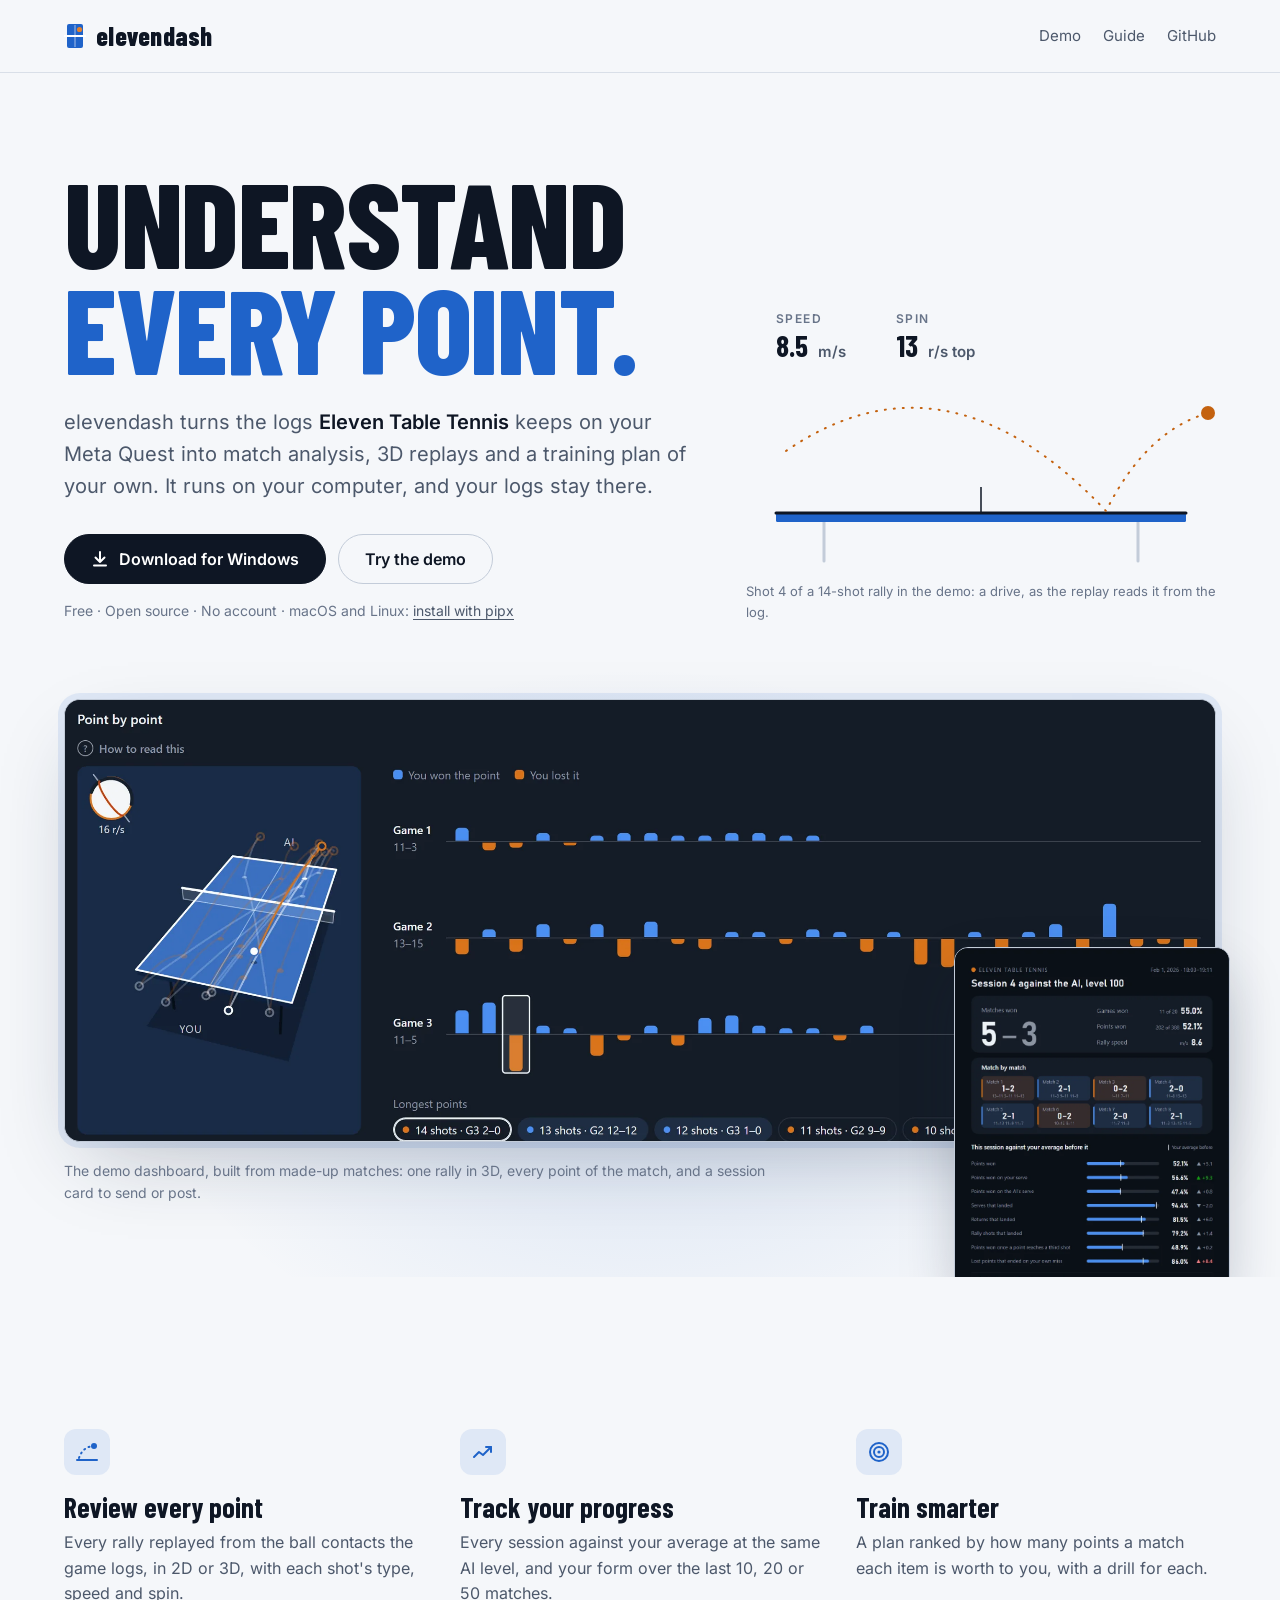
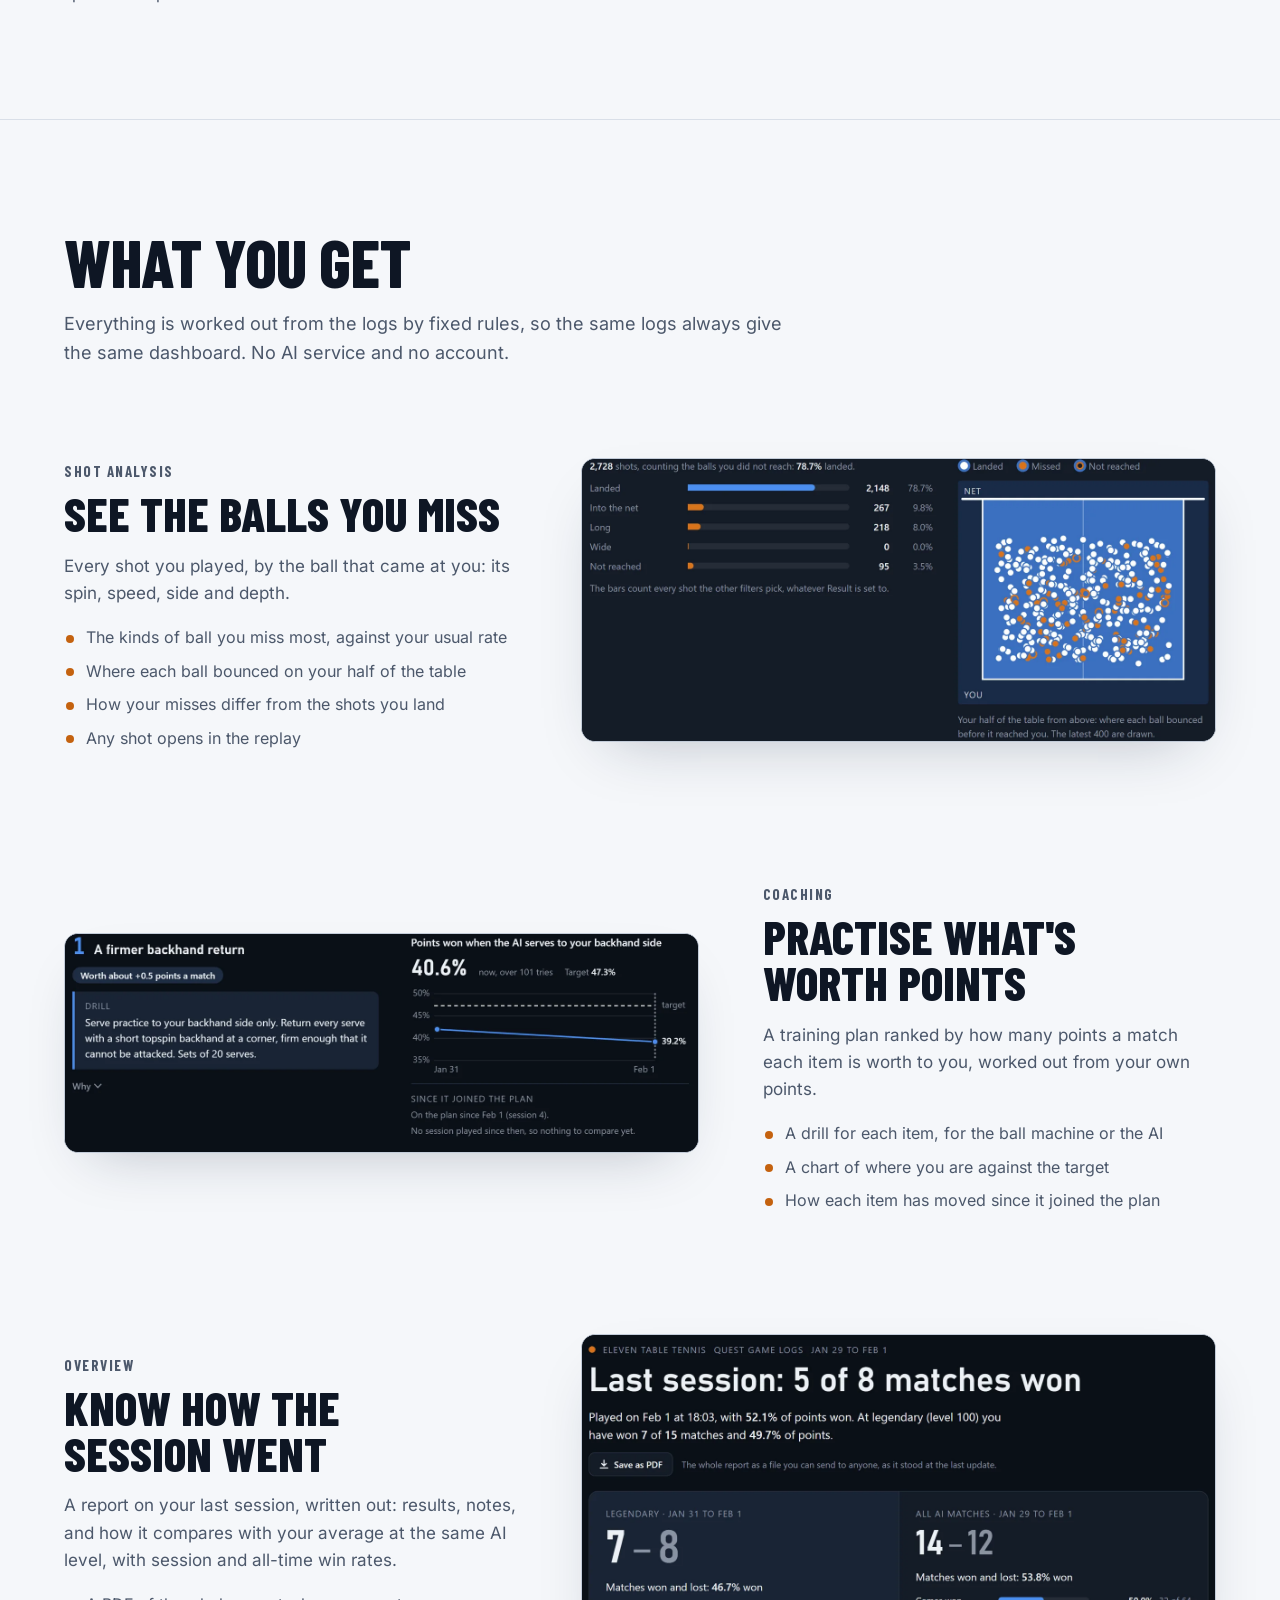
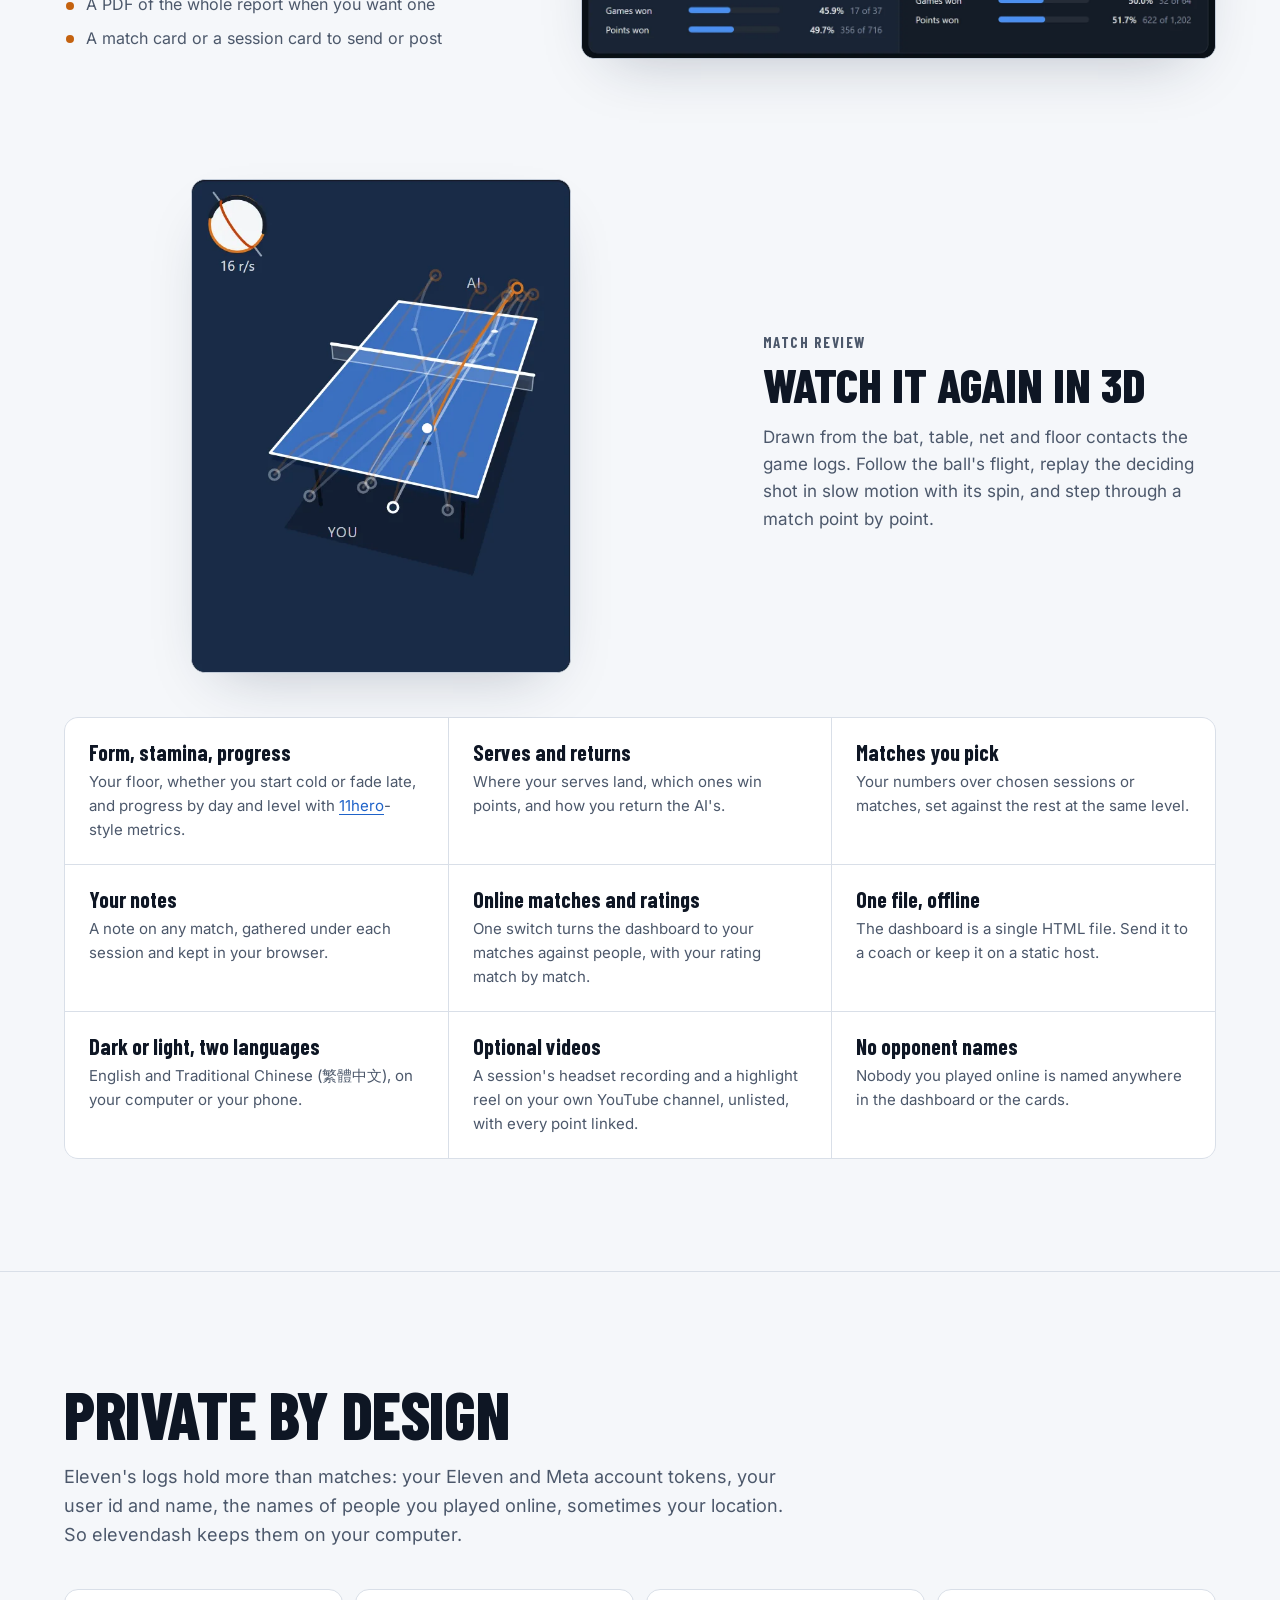
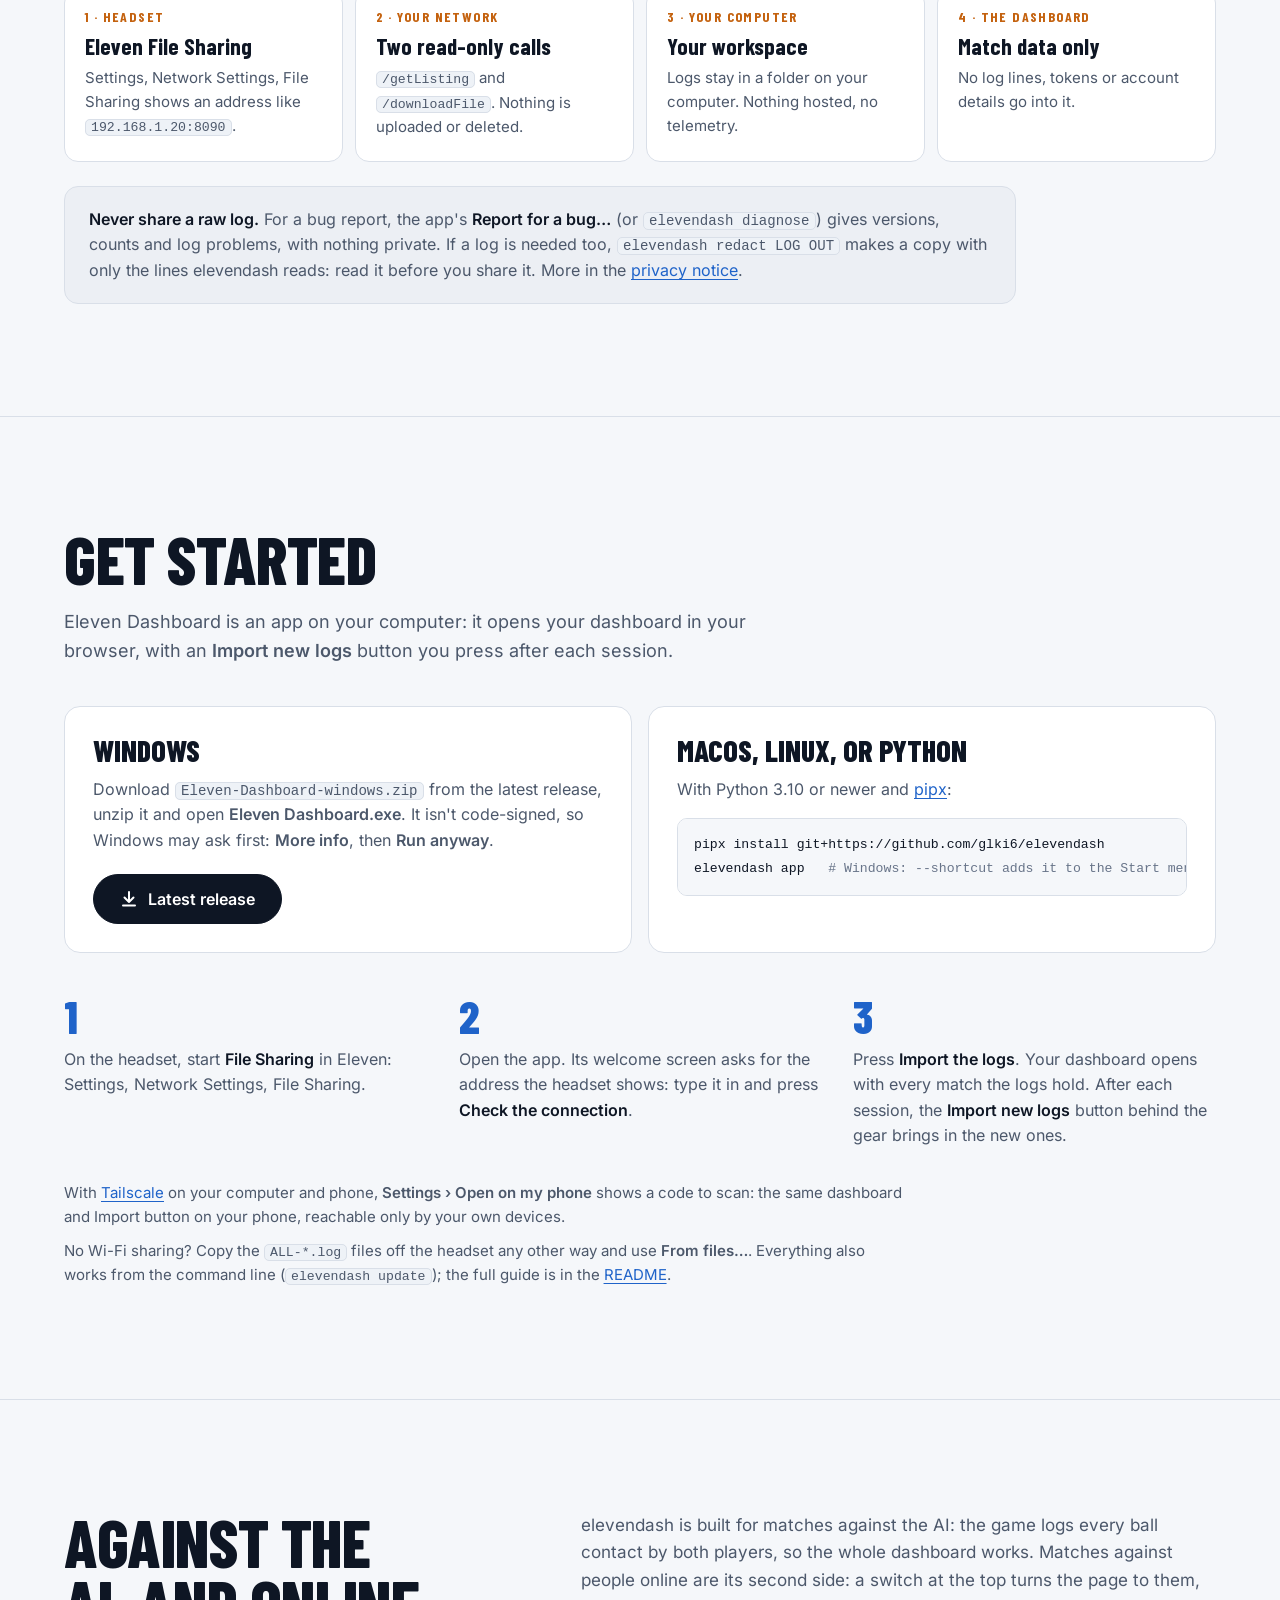
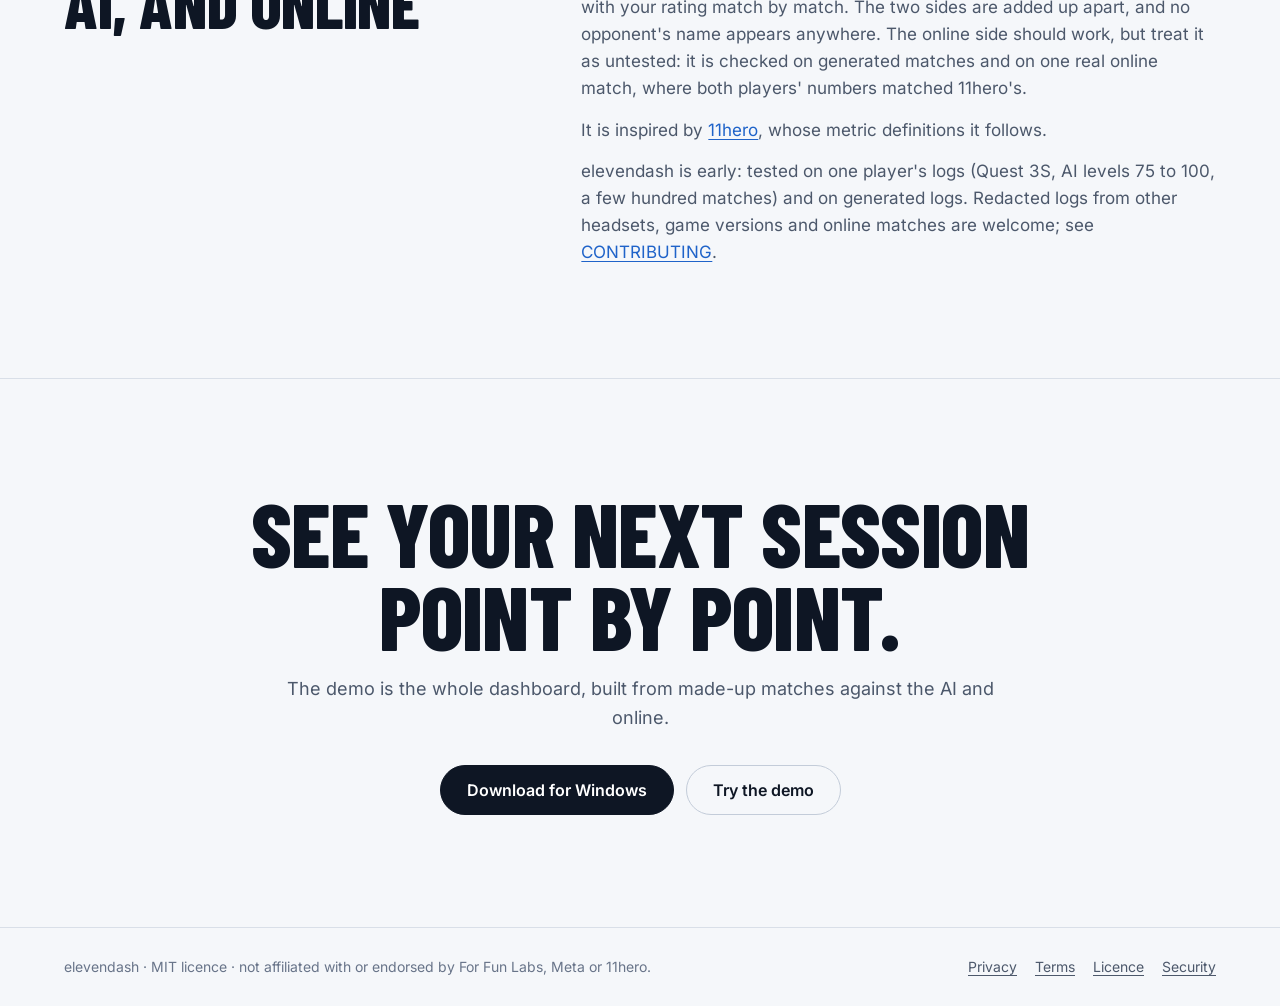
==== commit 846cb557: "Fix first-run UI problems found in the pre-launch audit - Landing page and Windows release notes now" ====
--- a/pages/index.html
+++ b/pages/index.html
@@ -225,8 +225,10 @@
       </div>
       <ol class="steps">
         <li>On the headset, start <b>File Sharing</b> in Eleven: Settings, Network Settings, File Sharing.</li>
-        <li>Enter the address it shows in the app's <b>Settings</b>.</li>
-        <li>Press <b>Import new logs</b>. Your dashboard opens with every match the logs hold.</li>
+        <li>Open the app. Its welcome screen asks for the address the headset shows: type it in and press <b>Check the
+          connection</b>.</li>
+        <li>Press <b>Import the logs</b>. Your dashboard opens with every match the logs hold. After each session, the
+          <b>Import new logs</b> button behind the gear brings in the new ones.</li>
       </ol>
       <p class="after">With <a href="https://tailscale.com">Tailscale</a> on your computer and phone, <b>Settings › Open on
         my phone</b> shows a code to scan: the same dashboard and Import button on your phone, reachable only by your own
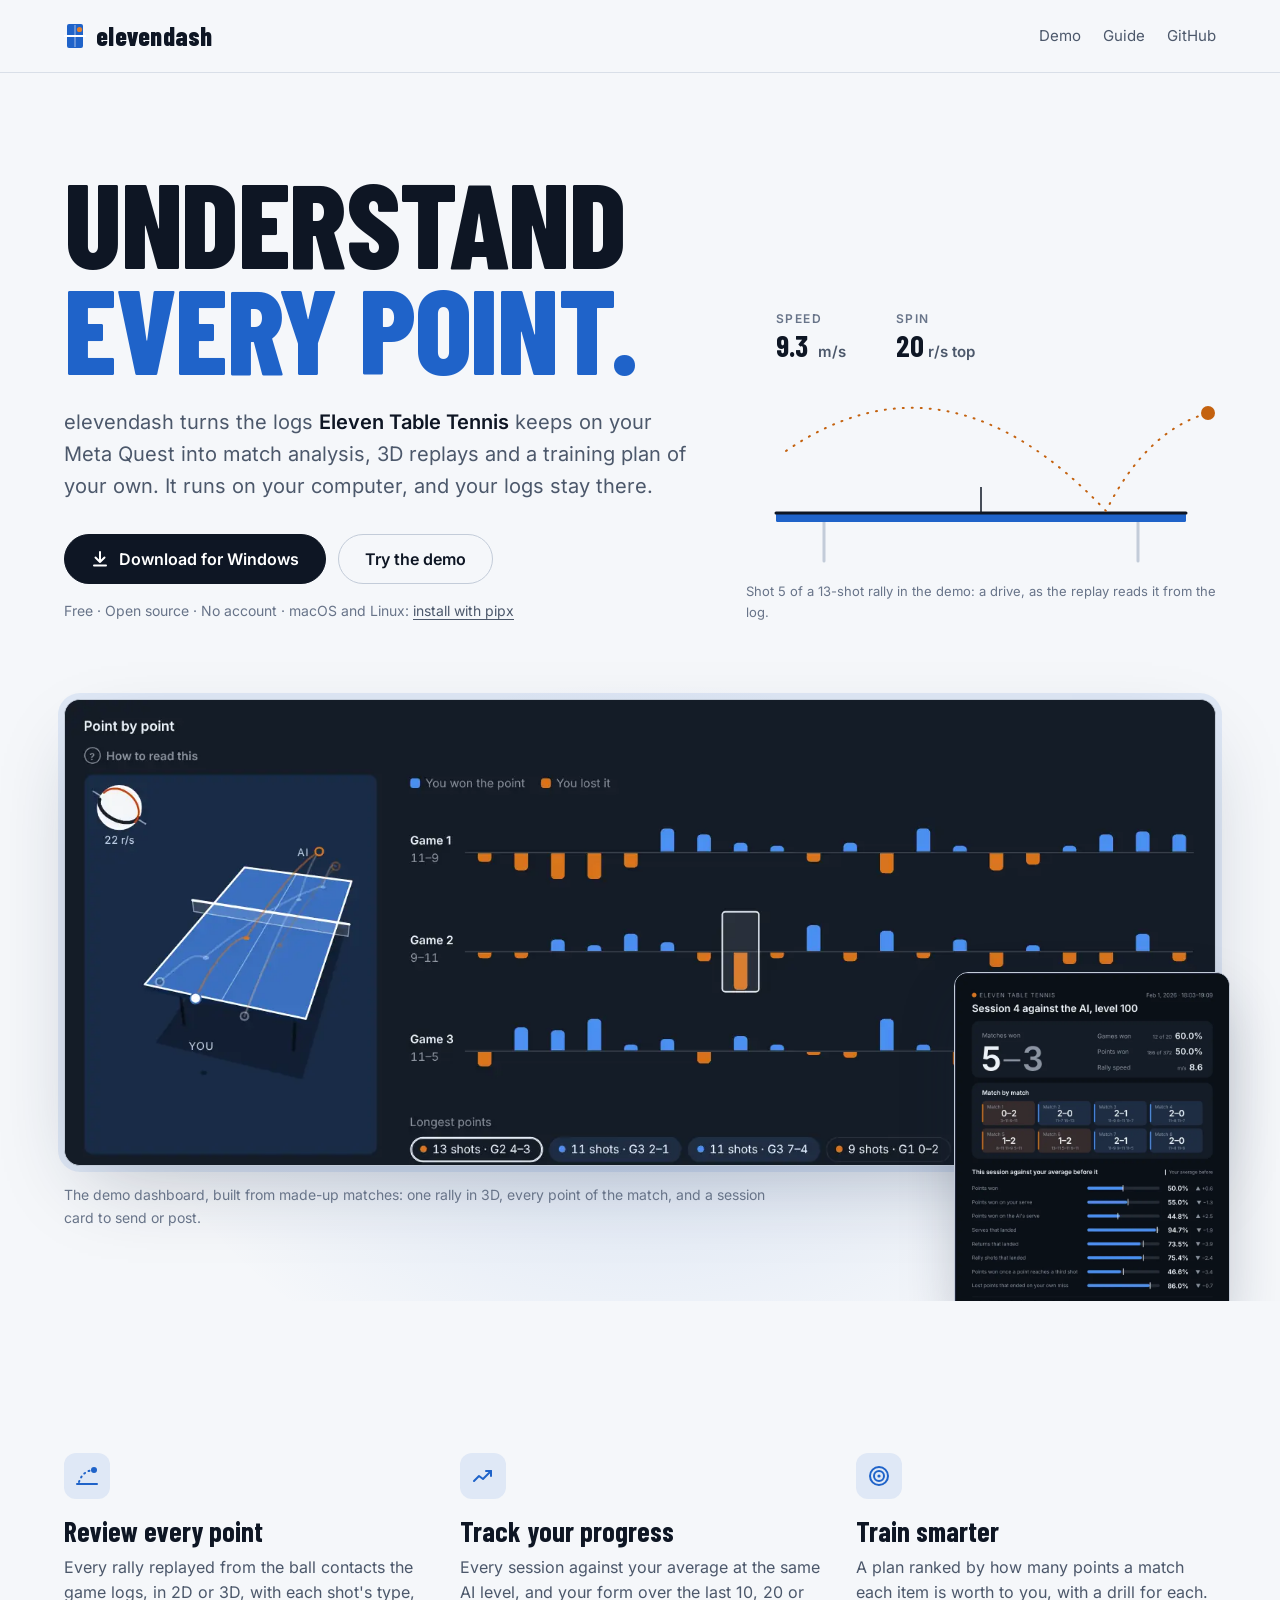
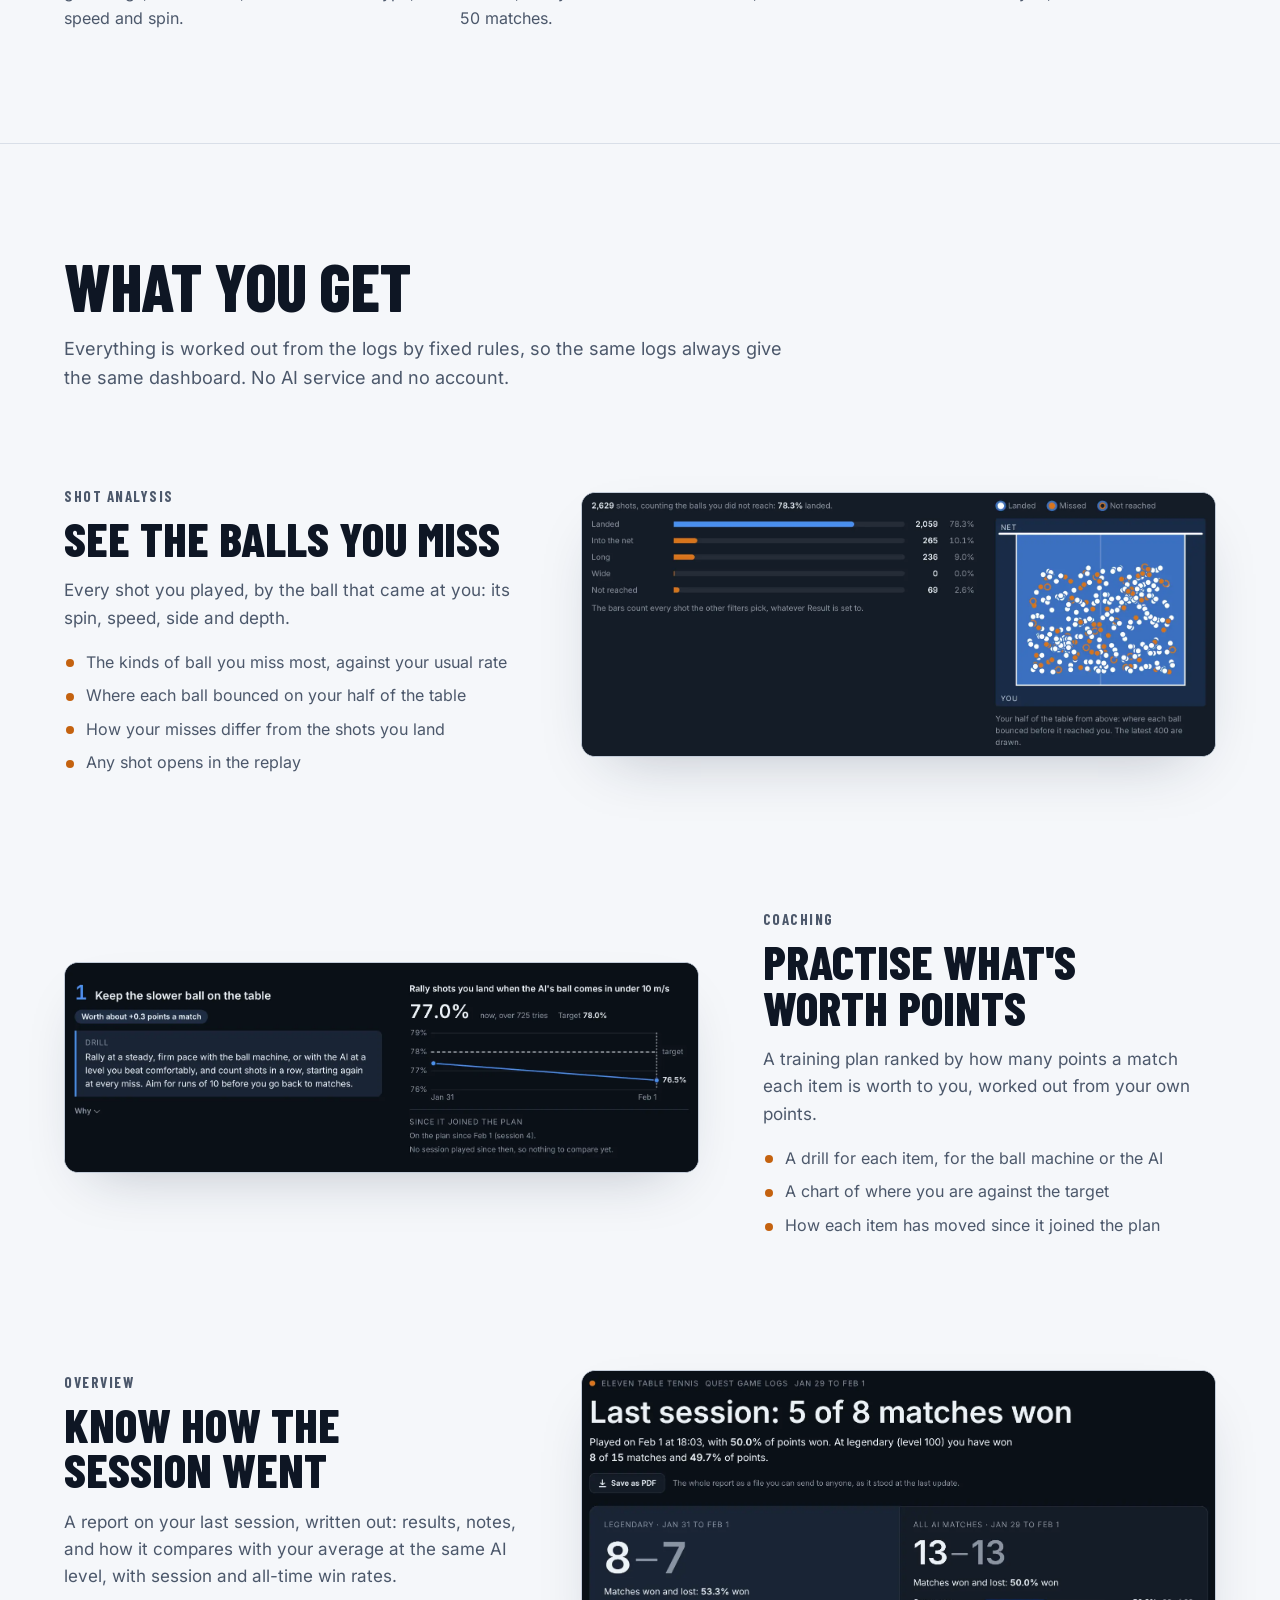
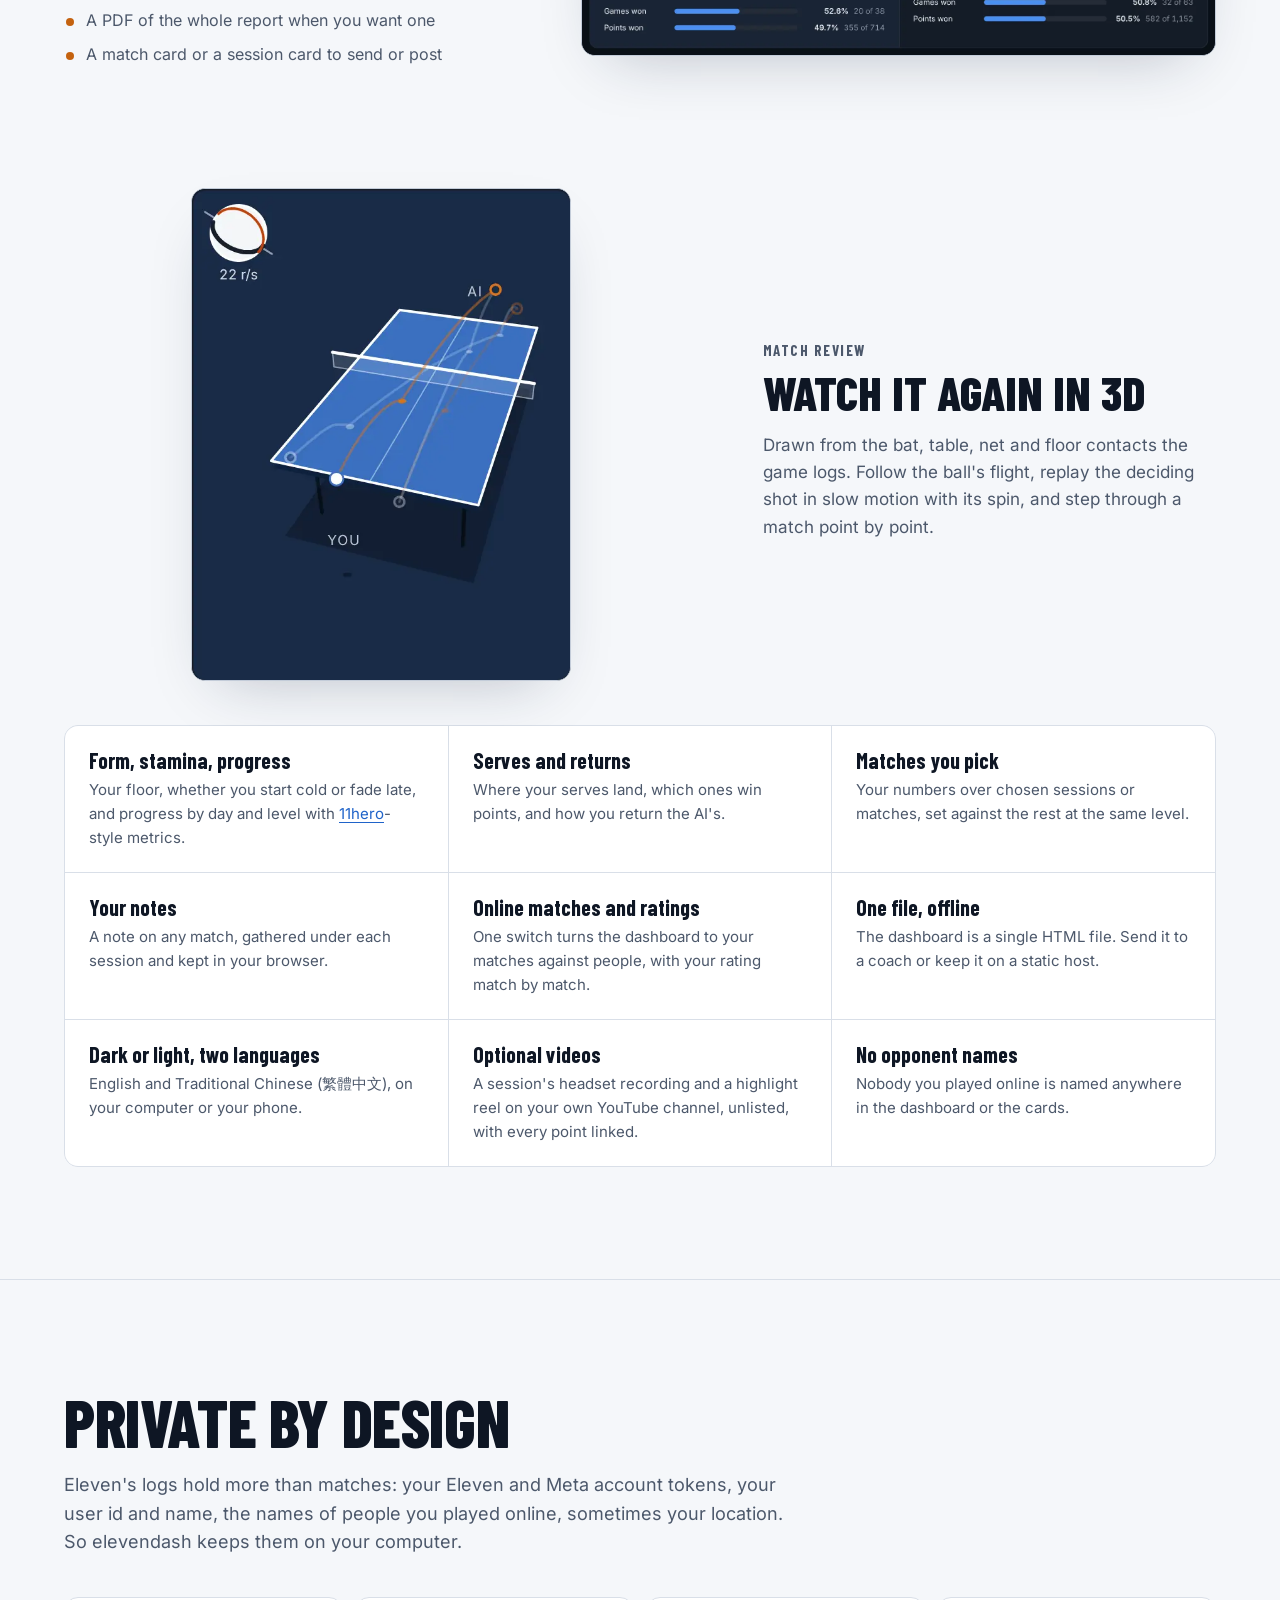
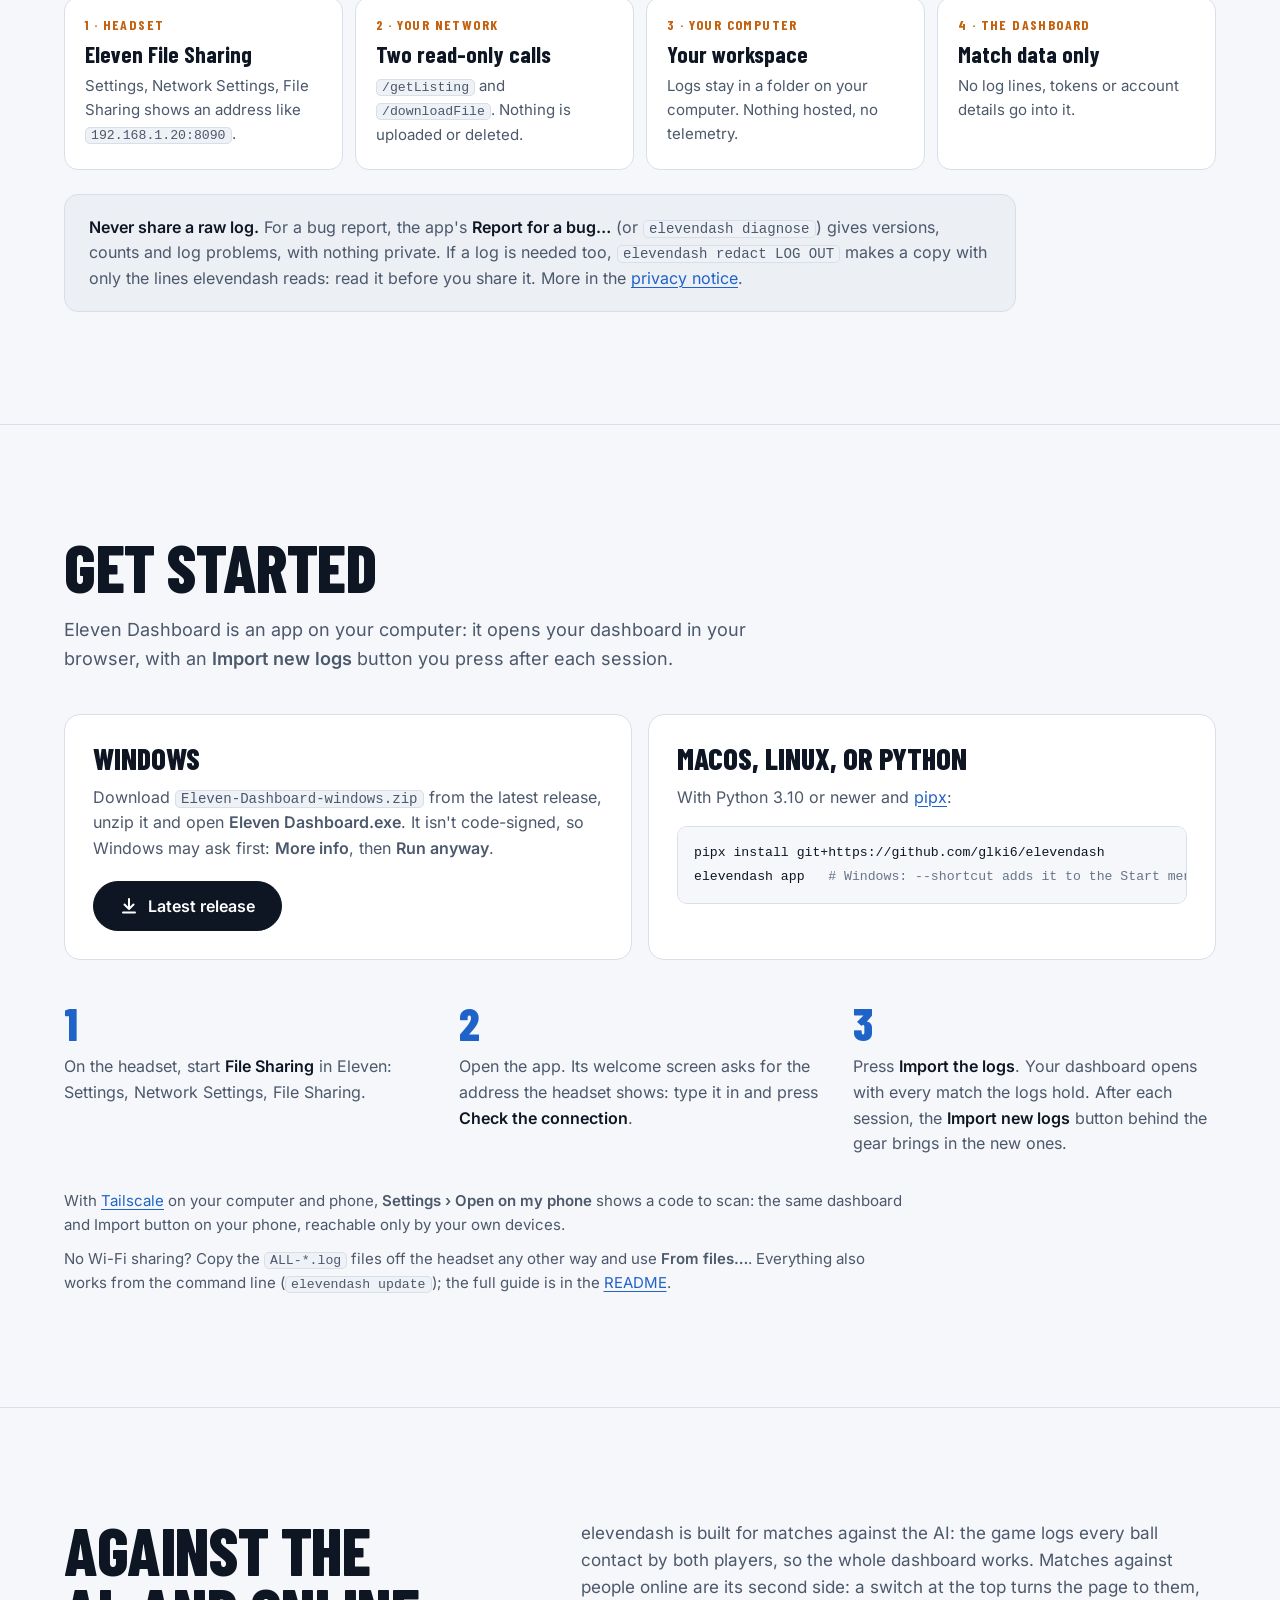
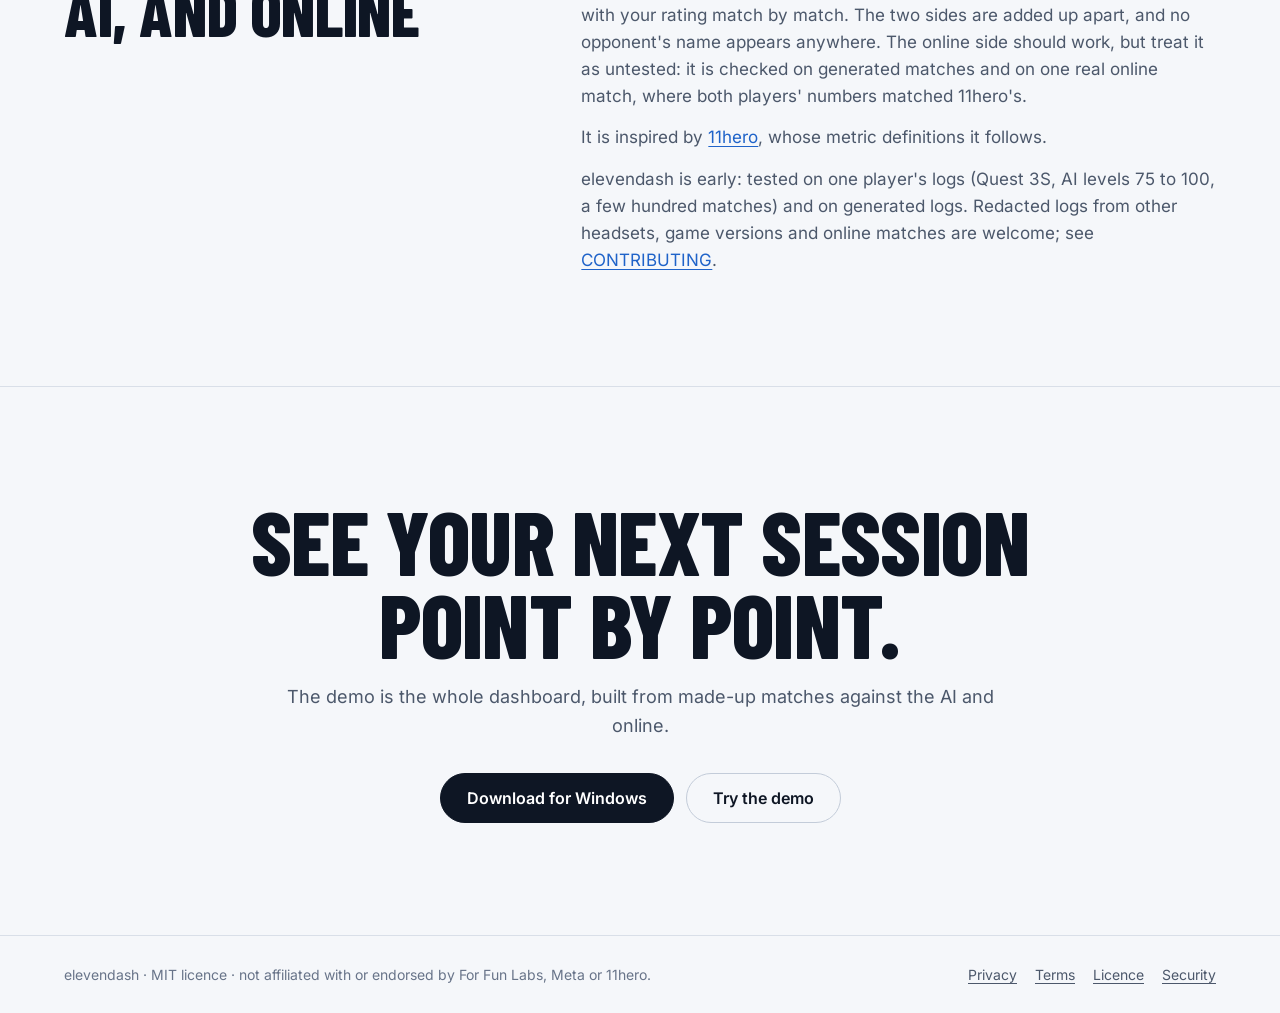
==== commit 62bac0a8: "Refresh landing page screenshots from the new demo The demo data changed in #1, so the six landing p" ====
--- a/pages/index.html
+++ b/pages/index.html
@@ -46,9 +46,9 @@
           <svg viewBox="0 0 470 270" role="img" aria-labelledby="rally-t">
             <title id="rally-t">A side view of the table: a ball's path over the net to a bounce on the far side.</title>
             <text class="lbl" x="30" y="22">SPEED</text>
-            <text class="val" x="30" y="56">8.5</text><text class="unit" x="72" y="56">m/s</text>
+            <text class="val" x="30" y="56">9.3</text><text class="unit" x="72" y="56">m/s</text>
             <text class="lbl" x="150" y="22">SPIN</text>
-            <text class="val" x="150" y="56">13</text><text class="unit" x="182" y="56">r/s top</text>
+            <text class="val" x="150" y="56">20</text><text class="unit" x="182" y="56">r/s top</text>
             <path class="legs" d="M78 214v46M392 214v46"/>
             <rect class="top-side" x="30" y="212" width="410" height="9" rx="1.5"/><path class="tbl" d="M30 212h410"/>
             <path class="net" d="M235 212v-26"/>
@@ -66,16 +66,16 @@
               <circle class="ball" cx="200" cy="108" r="7"/>
             </g>
           </svg>
-          <figcaption>Shot 4 of a 14-shot rally in the demo: a drive, as the replay reads it from the log.</figcaption>
+          <figcaption>Shot 5 of a 13-shot rally in the demo: a drive, as the replay reads it from the log.</figcaption>
         </figure>
       </div>
 
       <div class="stage">
         <figure class="window">
-          <img src="img/home/replay.webp" width="2200" height="845" alt="The demo dashboard's Point by point view: a 14-shot rally drawn in 3D over the table, bars for every point of three games, blue for points won and orange for points lost, and the longest points as chips.">
+          <img src="img/home/replay.webp" width="1565" height="634" alt="The demo dashboard's Point by point view: a 13-shot rally drawn in 3D over the table, bars for every point of three games, blue for points won and orange for points lost, and the longest points as chips.">
         </figure>
         <figure class="float">
-          <img src="img/home/session-card.webp" width="761" height="952" loading="lazy" alt="A session card from the demo: matches won 5 to 3, games and points won, a tile for every match and eight bars setting the session against the average before it.">
+          <img src="img/home/session-card.webp" width="762" height="952" loading="lazy" alt="A session card from the demo: matches won 5 to 3, games and points won, a tile for every match and eight bars setting the session against the average before it.">
         </figure>
         <p class="stage-note">The demo dashboard, built from made-up matches: one rally in 3D, every point of the match,
           and a session card to send or post.</p>
@@ -121,11 +121,11 @@
             <li>Any shot opens in the replay</li>
           </ul>
         </div>
-        <figure class="shot"><img src="img/home/shots.webp" width="1400" height="624" loading="lazy" alt="The shot explorer in the demo: 2,728 shots with 78.7% landed, bars for landed, into the net, long, wide and not reached, and your half of the table from above with a dot where each ball bounced."></figure>
+        <figure class="shot"><img src="img/home/shots.webp" width="1613" height="670" loading="lazy" alt="The shot explorer in the demo: 2,629 shots with 78.3% landed, bars for landed, into the net, long, wide and not reached, and your half of the table from above with a dot where each ball bounced."></figure>
       </div>
 
       <div class="feature flip">
-        <figure class="shot"><img src="img/home/plan.webp" width="1400" height="482" loading="lazy" alt="The first item of the training plan in the demo, A firmer backhand return, worth about 0.5 points a match, with a drill and a chart against its target."></figure>
+        <figure class="shot"><img src="img/home/plan.webp" width="1613" height="532" loading="lazy" alt="The first item of the training plan in the demo, Keep the slower ball on the table, worth about 0.3 points a match, with a drill and a chart against its target."></figure>
         <div class="copy">
           <p class="where">Coaching</p>
           <h3>Practise what's worth points</h3>
@@ -150,11 +150,11 @@
             <li>A match card or a session card to send or post</li>
           </ul>
         </div>
-        <figure class="shot"><img src="img/home/overview.webp" width="1400" height="716" loading="lazy" alt="The demo's Overview: the heading Last session: 5 of 8 matches won, a written summary, and 7 matches won and 8 lost at level 100 beside 14 won and 12 lost over every AI match, with games and points won."></figure>
+        <figure class="shot"><img src="img/home/overview.webp" width="1565" height="701" loading="lazy" alt="The demo's Overview: the heading Last session: 5 of 8 matches won, a written summary, and 8 matches won and 7 lost at level 100 beside 13 won and 13 lost over every AI match, with games and points won."></figure>
       </div>
 
       <div class="feature flip">
-        <figure class="shot narrow"><img src="img/home/table3d.webp" width="601" height="781" loading="lazy" alt="The replay in 3D: the table seen from behind your end, the paths of a rally's shots, and a ball in the corner turning at 16 r/s."></figure>
+        <figure class="shot narrow"><img src="img/home/table3d.webp" width="602" height="782" loading="lazy" alt="The replay in 3D: the table seen from behind your end, the paths of a rally's shots, and a ball in the corner turning at 22 r/s."></figure>
         <div class="copy">
           <p class="where">Match review</p>
           <h3>Watch it again in 3D</h3>
